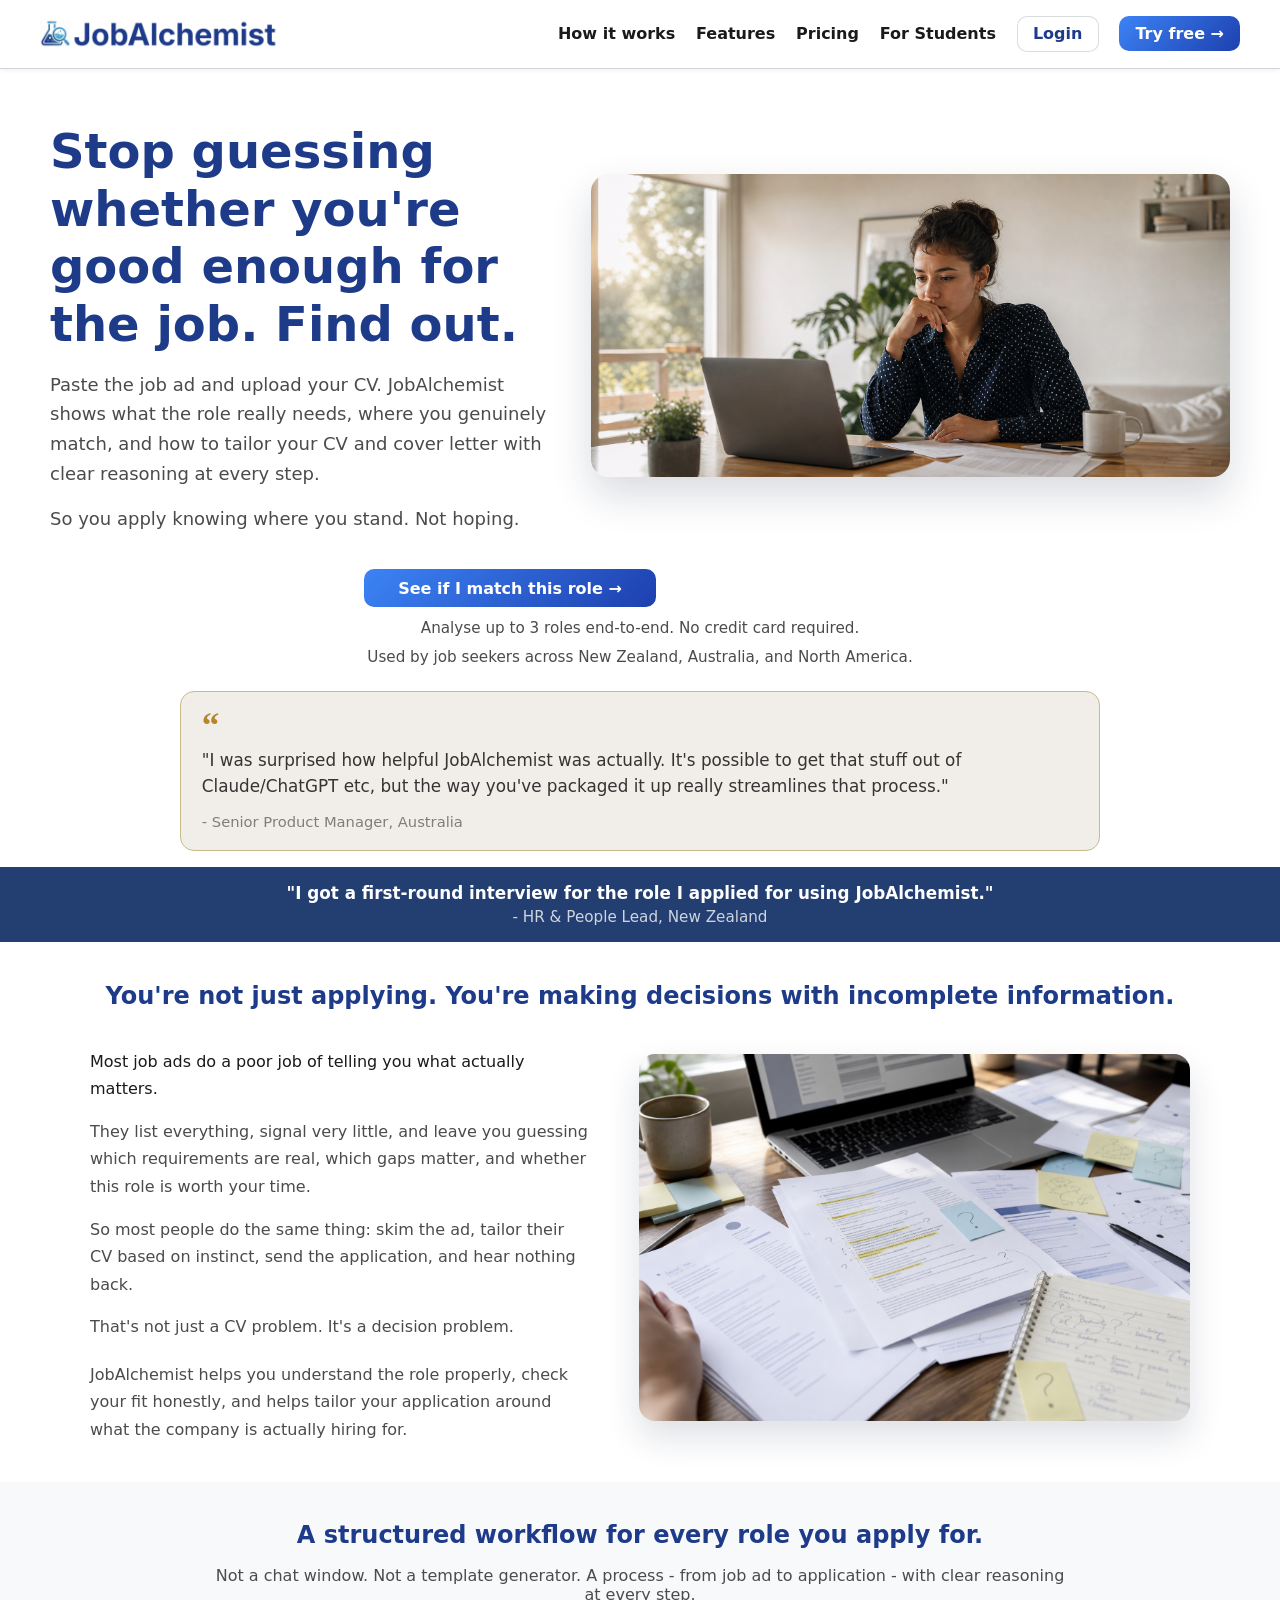
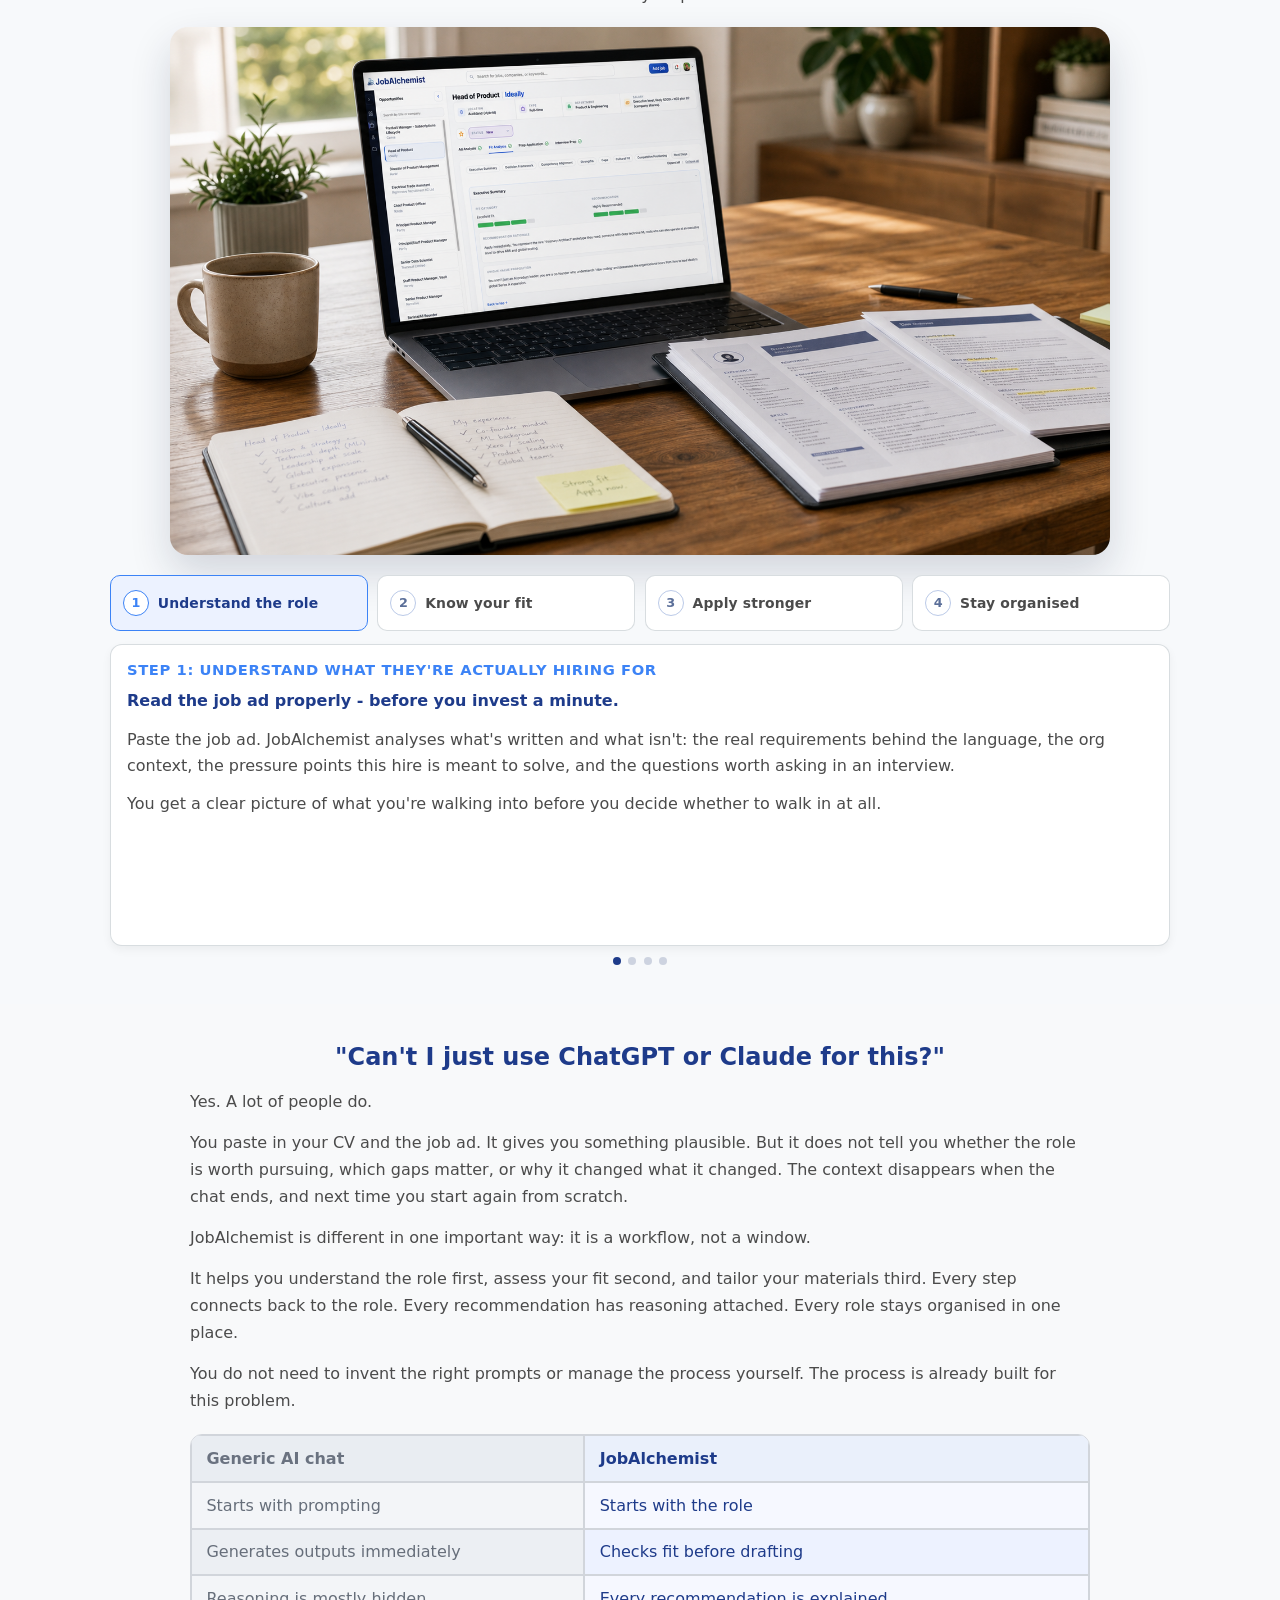
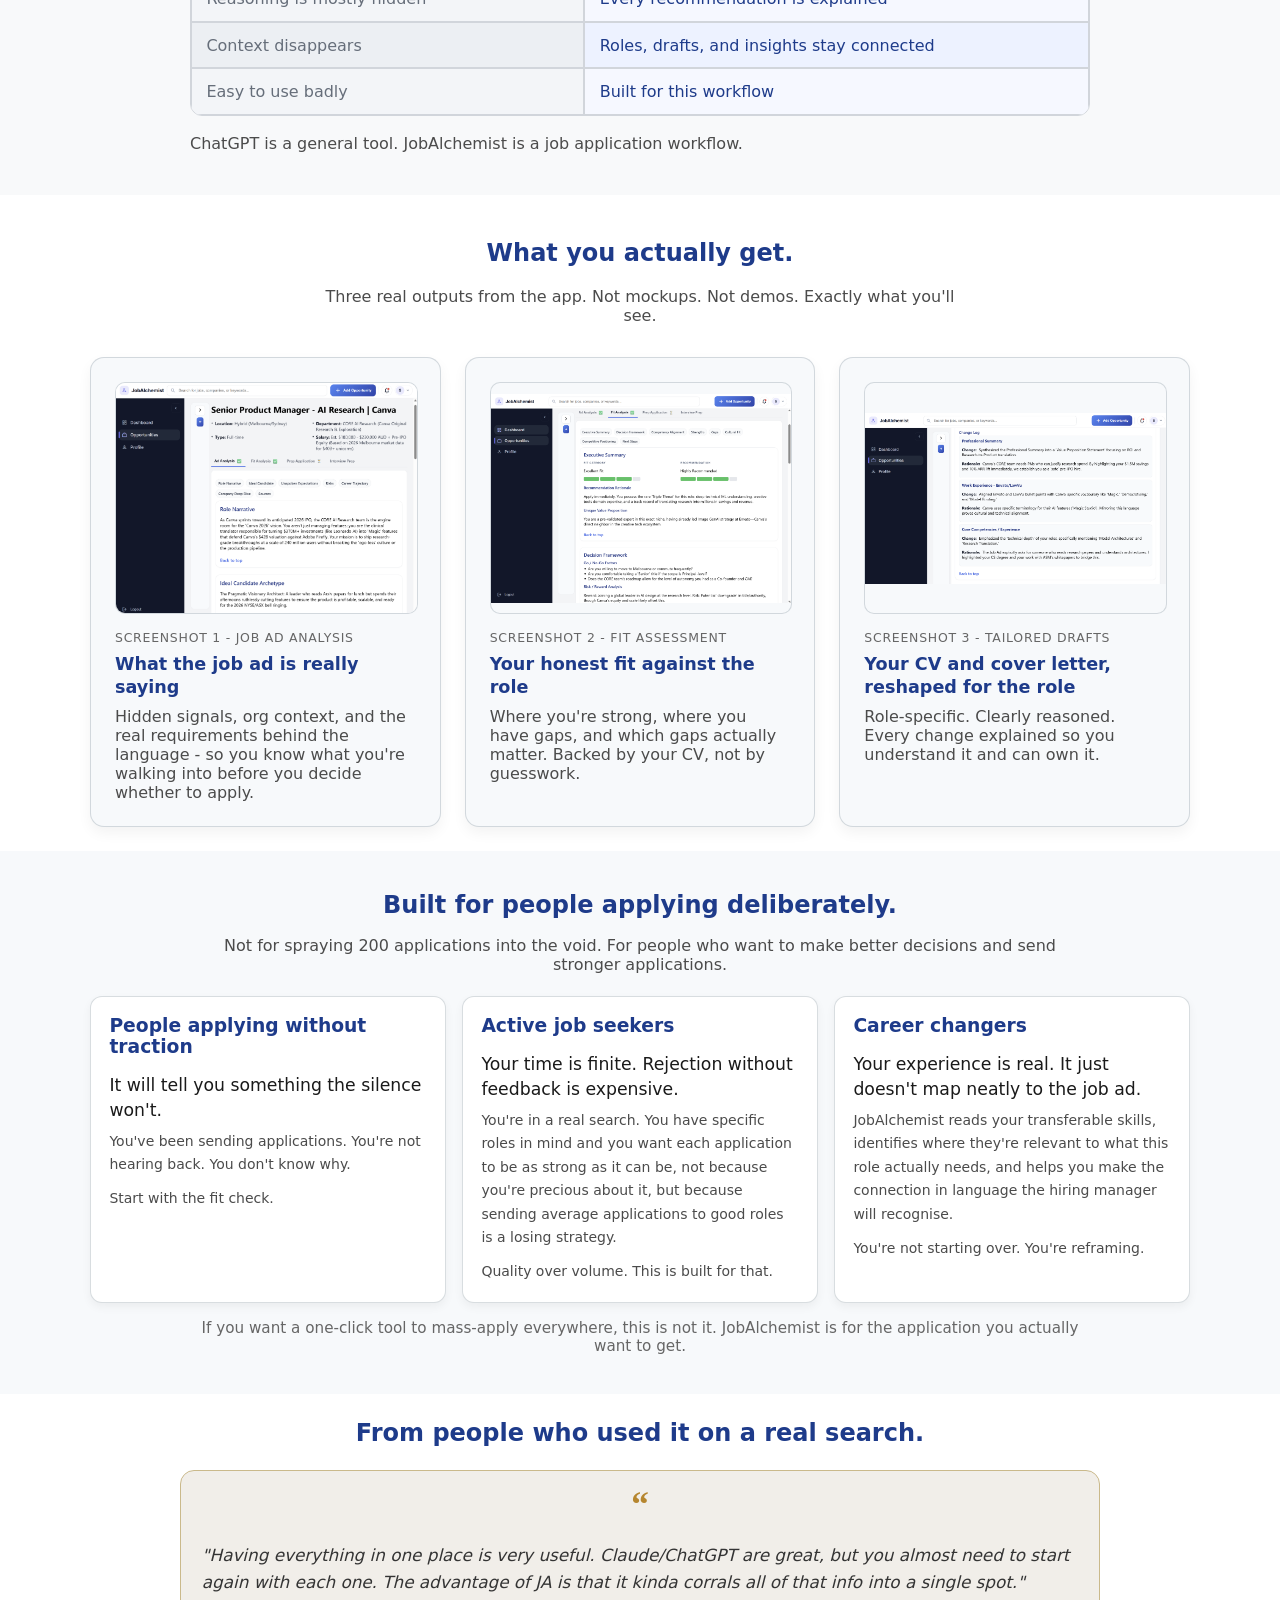
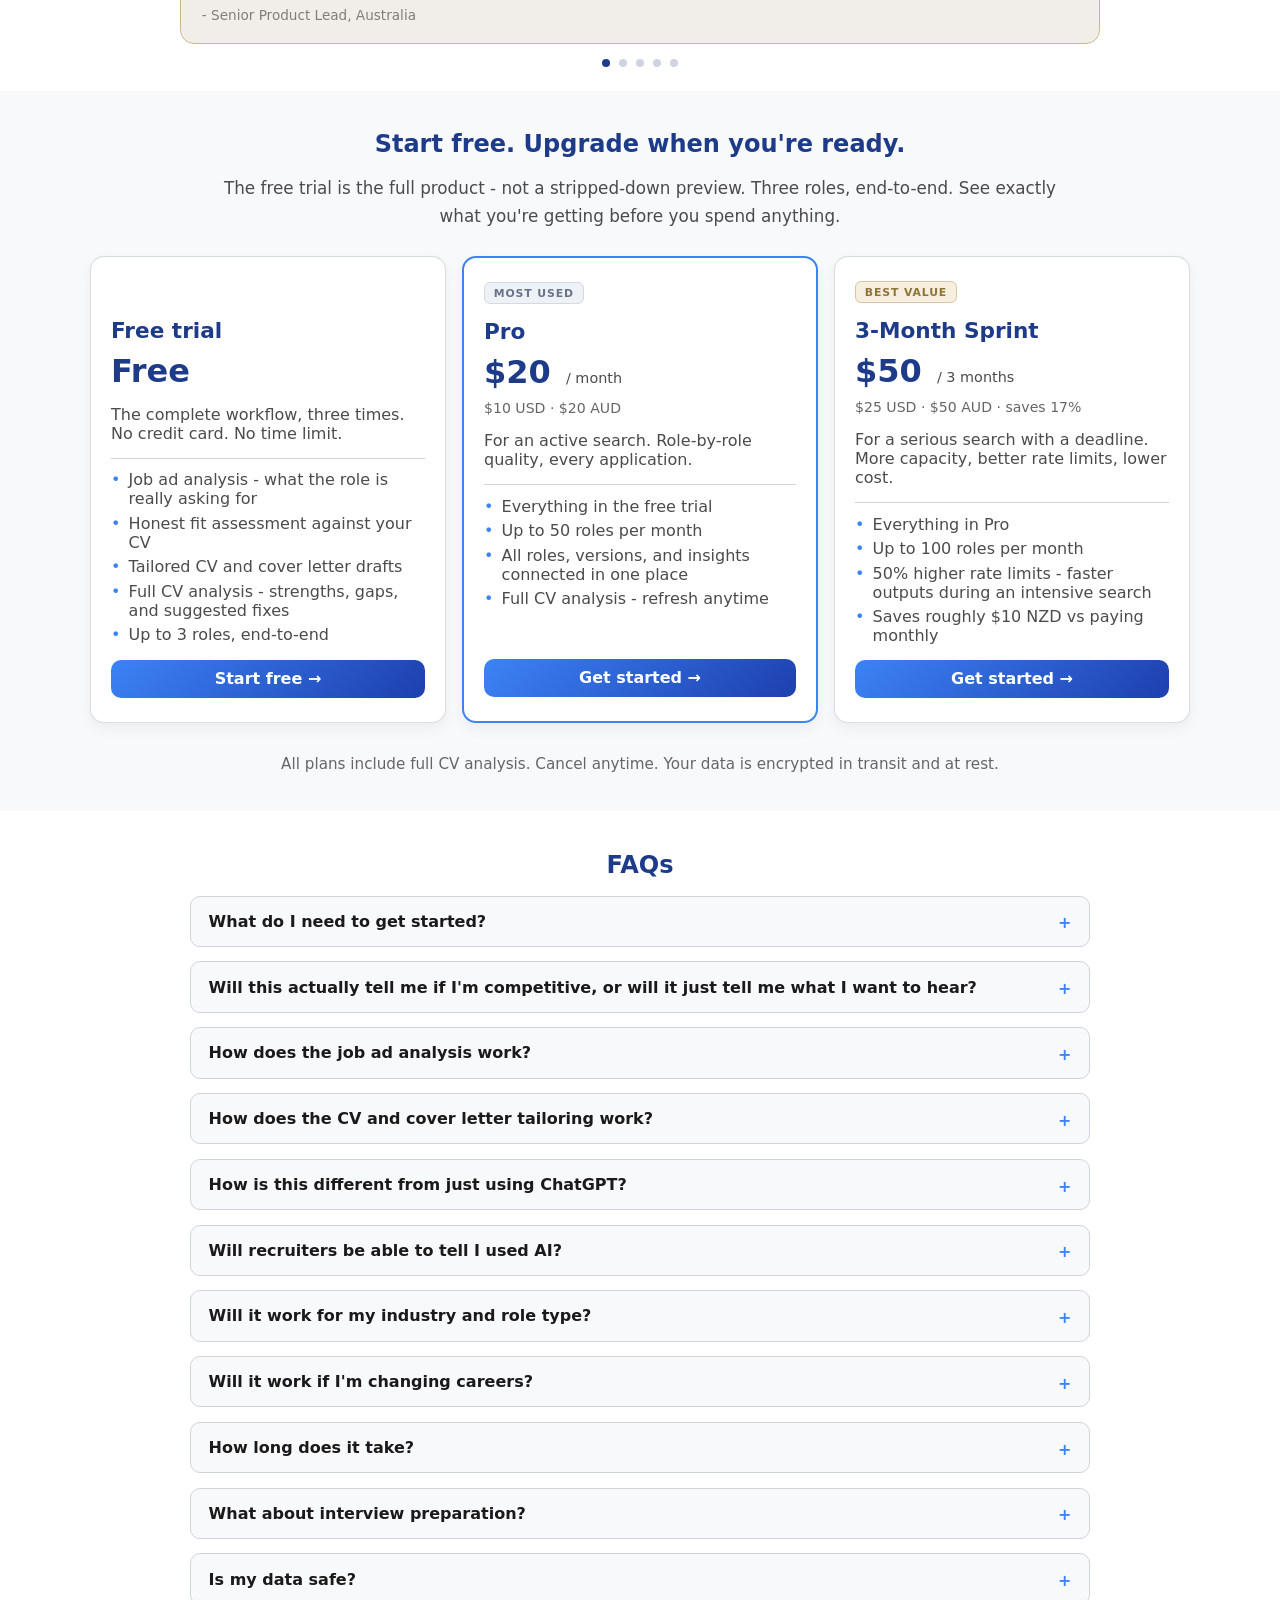
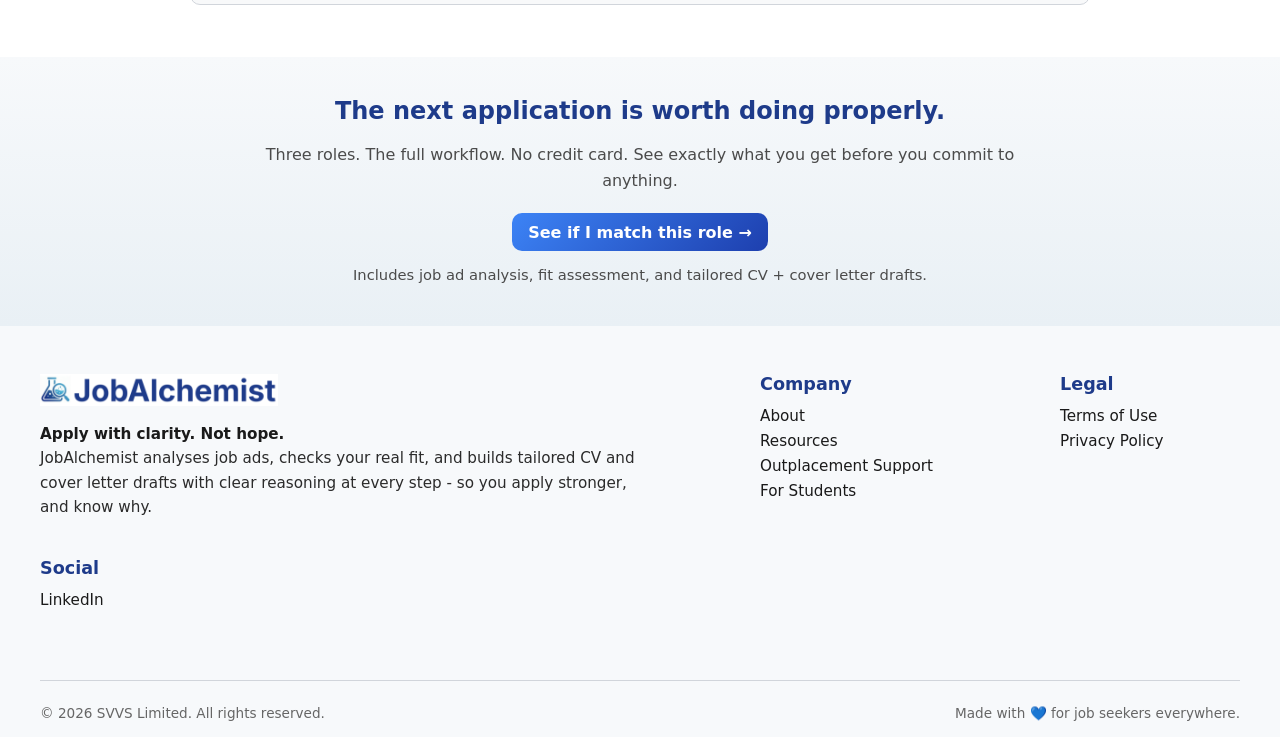
==== index.html @ abdb036c "Stack hero support text below CTA" ====
<!DOCTYPE html>
<html lang="en-NZ">
<head>
  <meta charset="UTF-8">
  <meta name="viewport" content="width=device-width, initial-scale=1.0">
  <title>JobAlchemist | Stop guessing your job fit. Find out.</title>
  <meta name="description" content="JobAlchemist reads what job ads are really asking for, checks your honest fit, and builds tailored CV and cover letter drafts with clear reasoning.">
  <meta name="author" content="Suhel Mangera">
  <meta name="robots" content="index, follow, max-image-preview:large, max-snippet:-1, max-video-preview:-1">
  <link rel="canonical" href="https://www.jobalchemist.tech/">
  <meta property="og:locale" content="en_NZ">
  <meta property="og:type" content="website">
  <meta property="og:site_name" content="JobAlchemist">
  <meta property="og:title" content="JobAlchemist | Stop guessing your job fit. Find out.">
  <meta property="og:description" content="Read job ads properly, get an honest fit assessment, and generate tailored CV and cover letter drafts with reasoning you can trust.">
  <meta property="og:url" content="https://www.jobalchemist.tech/">
  <meta property="og:updated_time" content="2026-03-24T00:00:00+13:00">
  <meta property="og:image" content="https://www.jobalchemist.tech/site-assests/JobAlchemist-unfurl-main-image.png">
  <meta property="og:image:alt" content="JobAlchemist landing page preview">
  <meta name="twitter:card" content="summary_large_image">
  <meta name="twitter:title" content="JobAlchemist | Stop guessing your job fit. Find out.">
  <meta name="twitter:description" content="Read job ads properly, check your honest fit, and apply with tailored drafts and clear rationale.">
  <meta name="twitter:image" content="https://www.jobalchemist.tech/site-assests/JobAlchemist-unfurl-main-image.png">
  <link rel="icon" type="image/png" href="site-assests/ja-favicon.png">
  <link rel="stylesheet" href="styles.css">
  <script type="application/ld+json">
{
  "@context": "https://schema.org",
  "@type": "Organization",
  "name": "JobAlchemist",
  "alternateName": "JobAlchemist AI",
  "url": "https://www.jobalchemist.tech",
  "logo": "https://www.jobalchemist.tech/site-assests/email_logo.svg",
  "foundingDate": "2026",
  "description": "JobAlchemist is an AI-powered job application workflow tool. It analyses job ads, checks your fit before you apply, and generates tailored CV and cover letter drafts with clear reasoning. Built by SVVS Limited, New Zealand.",
  "founder": [
    {
      "@type": "Person",
      "name": "Suhel Mangera"
    },
    {
      "@type": "Person",
      "name": "Vanessa Thornton"
    }
  ],
  "address": {
    "@type": "PostalAddress",
    "addressCountry": "NZ"
  },
  "legalName": "SVVS Limited",
  "sameAs": [
    "https://www.linkedin.com/company/jobalchemist-ai/",
    "https://app.jobalchemist.tech"
  ]
}
</script>
  <link href="https://cdn.jsdelivr.net/npm/bootstrap-icons@1.10.5/font/bootstrap-icons.css" rel="stylesheet">
  <script type="application/ld+json">
    {
      "@context": "https://schema.org",
      "@graph": [
        {
          "@type": "Organization",
          "@id": "https://www.jobalchemist.tech/#organization",
          "name": "JobAlchemist",
          "url": "https://www.jobalchemist.tech/",
          "logo": "https://www.jobalchemist.tech/site-assests/email_logo.svg",
          "sameAs": ["https://www.linkedin.com/company/jobalchemist-ai/"],
          "description": "JobAlchemist helps job seekers decode job ads, assess fit, and create role-specific application drafts."
        },
        {
          "@type": "WebSite",
          "@id": "https://www.jobalchemist.tech/#website",
          "url": "https://www.jobalchemist.tech/",
          "name": "JobAlchemist",
          "inLanguage": "en-NZ",
          "publisher": {
            "@id": "https://www.jobalchemist.tech/#organization"
          }
        },
        {
          "@type": "WebPage",
          "@id": "https://www.jobalchemist.tech/#webpage",
          "url": "https://www.jobalchemist.tech/",
          "name": "JobAlchemist",
          "headline": "Stop guessing whether you're good enough for the job. Find out.",
          "description": "A structured workflow from job ad analysis to fit assessment to tailored CV and cover letter drafts.",
          "inLanguage": "en-NZ",
          "dateModified": "2026-03-24",
          "isPartOf": {
            "@id": "https://www.jobalchemist.tech/#website"
          },
          "about": {
            "@id": "https://www.jobalchemist.tech/#software"
          },
          "mainEntity": {
            "@id": "https://www.jobalchemist.tech/#faq"
          }
        },
        {
          "@type": "SoftwareApplication",
          "@id": "https://www.jobalchemist.tech/#software",
          "name": "JobAlchemist",
          "applicationCategory": "BusinessApplication",
          "operatingSystem": "Web",
          "url": "https://app.jobalchemist.tech/signup",
          "description": "Read what a job ad is really asking for, check your honest fit, and build tailored CV and cover letter drafts with clear reasoning.",
          "offers": {
            "@type": "Offer",
            "price": "0",
            "priceCurrency": "NZD",
            "description": "Free trial for up to 3 roles with full workflow access."
          },
          "publisher": {
            "@id": "https://www.jobalchemist.tech/#organization"
          }
        },
        {
          "@type": "FAQPage",
          "@id": "https://www.jobalchemist.tech/#faq",
          "mainEntity": [
            {
              "@type": "Question",
              "name": "What do I need to get started?",
              "acceptedAnswer": {
                "@type": "Answer",
                "text": "Two things: your current CV, and a job ad you're considering applying for. Upload your CV once, then paste a job ad and run your first analysis."
              }
            },
            {
              "@type": "Question",
              "name": "Will this actually tell me if I'm competitive, or will it just tell me what I want to hear?",
              "acceptedAnswer": {
                "@type": "Answer",
                "text": "It tells you the truth. If you're a strong match, you'll see evidence from your CV mapped to role requirements. If you're not, you'll see what is missing and what is likely to matter most."
              }
            },
            {
              "@type": "Question",
              "name": "How does the job ad analysis work?",
              "acceptedAnswer": {
                "@type": "Answer",
                "text": "We analyse the full text of the job ad to surface real requirements, context, and pressure points, then add current public company signals so you can assess the role with better context."
              }
            },
            {
              "@type": "Question",
              "name": "How does the CV and cover letter tailoring work?",
              "acceptedAnswer": {
                "@type": "Answer",
                "text": "We use your structured CV profile and the job's real requirements to reshape your CV and cover letter with role-specific narrative and a clear change log explaining what changed and why."
              }
            },
            {
              "@type": "Question",
              "name": "How is this different from just using ChatGPT?",
              "acceptedAnswer": {
                "@type": "Answer",
                "text": "ChatGPT is a general-purpose tool. JobAlchemist is a structured workflow with sequence and memory: analyse role, assess fit, then build tailored materials with rationale attached."
              }
            },
            {
              "@type": "Question",
              "name": "Will recruiters be able to tell I used AI?",
              "acceptedAnswer": {
                "@type": "Answer",
                "text": "Output is grounded in your actual CV and voice. JobAlchemist reshapes and sharpens what is already there, and the change log lets you review and own every adjustment."
              }
            },
            {
              "@type": "Question",
              "name": "Will it work for my industry and role type?",
              "acceptedAnswer": {
                "@type": "Answer",
                "text": "Yes. Each role is analysed from the job ad up rather than generic templates, and outputs are adjusted for regional conventions and seniority expectations."
              }
            },
            {
              "@type": "Question",
              "name": "Will it work if I'm changing careers?",
              "acceptedAnswer": {
                "@type": "Answer",
                "text": "Yes. JobAlchemist identifies transferable skills, maps them to what the role needs, and helps you explain the connection in language hiring managers recognise."
              }
            },
            {
              "@type": "Question",
              "name": "How long does it take?",
              "acceptedAnswer": {
                "@type": "Answer",
                "text": "After CV upload, a full analysis typically takes a few minutes. Most people complete a full application pack in under 15 minutes."
              }
            },
            {
              "@type": "Question",
              "name": "What about interview preparation?",
              "acceptedAnswer": {
                "@type": "Answer",
                "text": "Role-specific interview preparation is coming. It will generate likely questions from the role and fit gaps, then suggest grounded answers from your experience."
              }
            },
            {
              "@type": "Question",
              "name": "Is my data safe?",
              "acceptedAnswer": {
                "@type": "Answer",
                "text": "Data is stored securely with Supabase row-level security, encrypted in transit and at rest, and protected with least-privilege internal access practices."
              }
            }
          ]
        }
      ]
    }
  </script>
  <script>
    !function(t,e){var o,n,p,r;e.__SV||(window.posthog=e,e._i=[],e.init=function(i,s,a){function g(t,e){var o=e.split(".");2==o.length&&(t=t[o[0]],e=o[1]),t[e]=function(){t.push([e].concat(Array.prototype.slice.call(arguments,0)))}}(p=t.createElement("script")).type="text/javascript",p.crossOrigin="anonymous",p.async=!0,p.src=s.api_host.replace(".i.posthog.com","-assets.i.posthog.com")+"/static/array.js",(r=t.getElementsByTagName("script")[0]).parentNode.insertBefore(p,r);var u=e;for(void 0!==a?u=e[a]=[]:a="posthog",u.people=u.people||[],u.toString=function(t){var e="posthog";return"posthog"!==a&&(e+="."+a),t||(e+=" (stub)"),e},u.people.toString=function(){return u.toString(1)+".people (stub)"},o="init capture register register_once register_for_session unregister unregister_for_session getFeatureFlag getFeatureFlagPayload isFeatureEnabled reloadFeatureFlags updateEarlyAccessFeatureEnrollment getEarlyAccessFeatures on onFeatureFlags onSurveysLoaded onSessionId getSurveys getActiveMatchingSurveys renderSurvey canRenderSurvey canRenderSurveyAsync identify setPersonProperties group resetGroups setPersonPropertiesForFlags resetPersonPropertiesForFlags setGroupPropertiesForFlags resetGroupPropertiesForFlags reset get_distinct_id getGroups get_session_id get_session_replay_url alias set_config startSessionRecording stopSessionRecording sessionRecordingStarted captureException loadToolbar get_property getSessionProperty createPersonProfile opt_in_capturing opt_out_capturing has_opted_in_capturing has_opted_out_capturing clear_opt_in_out_capturing debug getPageViewId captureTraceFeedback captureTraceMetric".split(" "),n=0;n<o.length;n++)g(u,o[n]);e._i.push([i,s,a])},e.__SV=1)}(document,window.posthog||[]);
    posthog.init('phc_poROHHbWICEfgz0AqBOLKpb3fTZqhYEPXeuxI07wHsb', {
        api_host: 'https://us.i.posthog.com',
        person_profiles: 'always',
    })
  </script>
</head>
<body id="top" class="landing-page">
  <nav class="navbar">
    <div class="container">
      <a href="#top" class="logo" aria-label="JobAlchemist home">
        <img src="site-assests/email_logo.svg" alt="JobAlchemist logo">
      </a>

      <button class="nav-toggle" aria-label="Toggle navigation" aria-expanded="false">
        <span></span>
        <span></span>
        <span></span>
      </button>

      <ul class="nav-menu">
        <li><a href="#how-it-works">How it works</a></li>
        <li><a href="#see-it-in-action">Features</a></li>
        <li><a href="#pricing">Pricing</a></li>
        <li><a href="students.html">For Students</a></li>
        <li><a class="login-button" href="https://app.jobalchemist.tech/login" target="_blank" rel="noopener noreferrer">Login</a></li>
        <li><a class="cta-button" href="https://app.jobalchemist.tech/signup" target="_blank" rel="noopener noreferrer">Try free &rarr;</a></li>
      </ul>
    </div>
  </nav>

  <header id="hero" class="hero-main">
    <div class="section-inner hero-inner">
      <div class="hero-copy">
        <h1>Stop guessing whether you're good enough for the job. Find out.</h1>
        <p>Paste the job ad and upload your CV. JobAlchemist shows what the role really needs, where you genuinely match, and how to tailor your CV and cover letter with clear reasoning at every step.</p>
        <p>So you apply knowing where you stand. Not hoping.</p>
      </div>
      <figure class="hero-visual">
        <img src="site-assests/landing-hero-uncertainty.png" width="1823" height="863" alt="Job seeker reviewing a role and CV at a laptop, feeling uncertain but focused" fetchpriority="high">
      </figure>
      <div class="hero-actions">
        <div class="hero-action-primary">
          <div class="signup">
            <a class="pricing-cta" href="https://app.jobalchemist.tech/signup" target="_blank" rel="noopener noreferrer">See if I match this role &rarr;</a>
          </div>
          <p class="hero-microcopy">Analyse up to 3 roles end-to-end. No credit card required.</p>
          <p class="hero-social-proof">Used by job seekers across New Zealand, Australia, and North America.</p>
        </div>
      </div>
    </div>
  </header>

  <section class="proof-pair-section" aria-label="Additional early proof">
    <div class="section-inner">
      <div class="proof-pair-grid">
        <article class="proof-pair-card">
          <p class="proof-pair-text">"I was surprised how helpful JobAlchemist was actually. It's possible to get that stuff out of Claude/ChatGPT etc, but the way you've packaged it up really streamlines that process."</p>
          <p class="proof-pair-attribution">- Senior Product Manager, Australia</p>
        </article>
      </div>
    </div>
  </section>

  <section class="proof-strip" aria-label="Early proof">
    <div class="section-inner">
      <p class="proof-strip-quote">"I got a first-round interview for the role I applied for using JobAlchemist."</p>
      <p class="proof-strip-attribution">- HR &amp; People Lead, New Zealand</p>
    </div>
  </section>

  <section id="problem" class="problem-section">
    <div class="section-inner">
      <h2>You're not just applying. You're making decisions with incomplete information.</h2>
      <div class="problem-grid">
        <div class="problem-copy">
          <p class="problem-intro">Most job ads do a poor job of telling you what actually matters.</p>
          <p>They list everything, signal very little, and leave you guessing which requirements are real, which gaps matter, and whether this role is worth your time.</p>
          <p>So most people do the same thing: skim the ad, tailor their CV based on instinct, send the application, and hear nothing back.</p>
          <p>That's not just a CV problem. It's a decision problem.</p>
          <p class="problem-close">JobAlchemist helps you understand the role properly, check your fit honestly, and helps tailor your application around what the company is actually hiring for.</p>
        </div>
        <figure class="problem-visual">
          <img src="site-assests/landing-problem-workspace.png" width="1536" height="1024" alt="Messy job application workspace with a laptop, CV pages, highlighted job ad, and scattered notes" loading="lazy">
        </figure>
      </div>
    </div>
  </section>

  <section id="how-it-works" class="workflow-section">
    <div class="section-inner">
      <h2>A structured workflow for every role you apply for.</h2>
      <p class="section-subheading">Not a chat window. Not a template generator. A process - from job ad to application - with clear reasoning at every step.</p>

      <figure class="workflow-visual">
        <img src="site-assests/landing-solution-fit-analysis.png" width="1673" height="940" alt="JobAlchemist fit analysis interface displayed on a laptop in an organised application workspace" loading="lazy">
      </figure>

      <div class="workflow-tabs-wrap" data-workflow-tabs>
        <div class="workflow-mobile-meta" aria-live="polite">
          <p class="workflow-mobile-step" data-workflow-step-counter>Step 1 of 4</p>
          <div class="workflow-dots workflow-dots-mobile" aria-hidden="true">
            <span class="workflow-dot is-active" data-workflow-dot="0"></span>
            <span class="workflow-dot" data-workflow-dot="1"></span>
            <span class="workflow-dot" data-workflow-dot="2"></span>
            <span class="workflow-dot" data-workflow-dot="3"></span>
          </div>
        </div>

        <div class="workflow-tabs" role="tablist" aria-label="Workflow steps">
          <button type="button" class="workflow-tab is-active" id="workflow-tab-1" role="tab" aria-selected="true" aria-controls="workflow-panel-1" data-workflow-tab="0">
            <span class="workflow-tab-number">1</span>
            <span class="workflow-tab-text">Understand the role</span>
          </button>
          <button type="button" class="workflow-tab" id="workflow-tab-2" role="tab" aria-selected="false" aria-controls="workflow-panel-2" data-workflow-tab="1" tabindex="-1">
            <span class="workflow-tab-number">2</span>
            <span class="workflow-tab-text">Know your fit</span>
          </button>
          <button type="button" class="workflow-tab" id="workflow-tab-3" role="tab" aria-selected="false" aria-controls="workflow-panel-3" data-workflow-tab="2" tabindex="-1">
            <span class="workflow-tab-number">3</span>
            <span class="workflow-tab-text">Apply stronger</span>
          </button>
          <button type="button" class="workflow-tab" id="workflow-tab-4" role="tab" aria-selected="false" aria-controls="workflow-panel-4" data-workflow-tab="3" tabindex="-1">
            <span class="workflow-tab-number">4</span>
            <span class="workflow-tab-text">Stay organised</span>
          </button>
        </div>

        <div class="workflow-panel-frame">
          <article class="workflow-panel is-active" id="workflow-panel-1" role="tabpanel" aria-labelledby="workflow-tab-1" data-workflow-panel="0">
            <h3 class="step-label">Step 1: Understand what they're actually hiring for</h3>
            <p class="step-heading">Read the job ad properly - before you invest a minute.</p>
            <p>Paste the job ad. JobAlchemist analyses what's written and what isn't: the real requirements behind the language, the org context, the pressure points this hire is meant to solve, and the questions worth asking in an interview.</p>
            <p>You get a clear picture of what you're walking into before you decide whether to walk in at all.</p>
          </article>

          <article class="workflow-panel" id="workflow-panel-2" role="tabpanel" aria-labelledby="workflow-tab-2" data-workflow-panel="1" hidden>
            <h3 class="step-label">Step 2: Know where you genuinely stand</h3>
            <p class="step-heading">An honest fit assessment. No flattery. No guessing.</p>
            <p>See where you're competitive, where you have gaps, and which gaps actually matter for this specific role.</p>
            <p>If you're not the right fit, you'll know - and you'll understand why, so you can decide whether to apply anyway or put your time somewhere it'll return more.</p>
            <p>If you are competitive, you'll know that too. With evidence.</p>
          </article>

          <article class="workflow-panel" id="workflow-panel-3" role="tabpanel" aria-labelledby="workflow-tab-3" data-workflow-panel="2" hidden>
            <h3 class="step-label">Step 3: Apply with something worth sending</h3>
            <p class="step-heading">Tailored drafts that sound like you - with a clear explanation of every change.</p>
            <p>Your CV and cover letter, reshaped around what this role actually needs. Not keyword-stuffed. Not generic.</p>
            <p>Every change comes with a rationale: what was adjusted, why, and how it connects to what they're hiring for. You can read every line and stand behind it in an interview because you understand it. It's your words, sharpened.</p>
          </article>

          <article class="workflow-panel" id="workflow-panel-4" role="tabpanel" aria-labelledby="workflow-tab-4" data-workflow-panel="3" hidden>
            <h3 class="step-label">Step 4: Stay organised across your whole search</h3>
            <p class="step-heading">Every role in its own workspace. Nothing lost. Nothing repeated.</p>
            <p>The job ad, the analysis, the fit assessment, and your tailored drafts - stored together, tied to the role they belong to.</p>
            <p>No spreadsheets tracking what you sent where. No going back to re-read the job ad because you forgot the details. No starting from scratch when a similar role comes up.</p>
            <p>Your search, organised around the work.</p>
          </article>
        </div>

        <div class="workflow-mobile-actions">
          <button type="button" class="workflow-mobile-nav is-prev" data-workflow-prev>Prev</button>
          <button type="button" class="workflow-mobile-nav is-next" data-workflow-next>Next</button>
        </div>

        <div class="workflow-dots" aria-hidden="true">
          <span class="workflow-dot is-active" data-workflow-dot="0"></span>
          <span class="workflow-dot" data-workflow-dot="1"></span>
          <span class="workflow-dot" data-workflow-dot="2"></span>
          <span class="workflow-dot" data-workflow-dot="3"></span>
        </div>
      </div>
    </div>
  </section>

  <section id="why-not-chatgpt" class="chatgpt-section">
    <div class="section-inner">
      <h2>"Can't I just use ChatGPT or Claude for this?"</h2>
      <p>Yes. A lot of people do.</p>
      <p>You paste in your CV and the job ad. It gives you something plausible. But it does not tell you whether the role is worth pursuing, which gaps matter, or why it changed what it changed. The context disappears when the chat ends, and next time you start again from scratch.</p>
      <p>JobAlchemist is different in one important way: it is a workflow, not a window.</p>
      <p>It helps you understand the role first, assess your fit second, and tailor your materials third. Every step connects back to the role. Every recommendation has reasoning attached. Every role stays organised in one place.</p>
      <p>You do not need to invent the right prompts or manage the process yourself. The process is already built for this problem.</p>

      <table class="comparison-table" aria-label="Generic AI chat versus JobAlchemist">
        <thead>
          <tr>
            <th scope="col">Generic AI chat</th>
            <th scope="col">JobAlchemist</th>
          </tr>
        </thead>
        <tbody>
          <tr>
            <td>Starts with prompting</td>
            <td>Starts with the role</td>
          </tr>
          <tr>
            <td>Generates outputs immediately</td>
            <td>Checks fit before drafting</td>
          </tr>
          <tr>
            <td>Reasoning is mostly hidden</td>
            <td>Every recommendation is explained</td>
          </tr>
          <tr>
            <td>Context disappears</td>
            <td>Roles, drafts, and insights stay connected</td>
          </tr>
          <tr>
            <td>Easy to use badly</td>
            <td>Built for this workflow</td>
          </tr>
        </tbody>
      </table>

      <p class="chatgpt-close">ChatGPT is a general tool. JobAlchemist is a job application workflow.</p>
    </div>
  </section>

  <section id="see-it-in-action" class="proof-section">
    <div class="proof-inner section-inner">
      <h2>What you actually get.</h2>
      <p class="proof-intro">Three real outputs from the app. Not mockups. Not demos. Exactly what you'll see.</p>

      <div class="proof-grid">
        <article class="proof-card">
          <a class="proof-image-link" href="site-assests/proof-job-ad-analysis.png" data-image-modal="site-assests/proof-job-ad-analysis.png" data-image-alt="Job ad analysis output screenshot" data-image-title="What the job ad is really saying" data-image-caption="Hidden signals, org context, and the real requirements behind the language.">
            <img src="site-assests/proof-job-ad-analysis.png" alt="Job ad analysis output screenshot">
          </a>
          <p class="proof-kicker">Screenshot 1 - Job ad analysis</p>
          <h3>What the job ad is really saying</h3>
          <p>Hidden signals, org context, and the real requirements behind the language - so you know what you're walking into before you decide whether to apply.</p>
        </article>

        <article class="proof-card">
          <a class="proof-image-link" href="site-assests/proof-fit.png" data-image-modal="site-assests/proof-fit.png" data-image-alt="Fit assessment output screenshot" data-image-title="Your honest fit against the role" data-image-caption="Where you're strong, where you have gaps, and which gaps actually matter.">
            <img src="site-assests/proof-fit.png" alt="Fit assessment output screenshot">
          </a>
          <p class="proof-kicker">Screenshot 2 - Fit assessment</p>
          <h3>Your honest fit against the role</h3>
          <p>Where you're strong, where you have gaps, and which gaps actually matter. Backed by your CV, not by guesswork.</p>
        </article>

        <article class="proof-card">
          <a class="proof-image-link" href="site-assests/proof-tailor.png" data-image-modal="site-assests/proof-tailor.png" data-image-alt="Tailored draft output screenshot" data-image-title="Your CV and cover letter, reshaped for the role" data-image-caption="Role-specific and clearly reasoned, with every change explained.">
            <img src="site-assests/proof-tailor.png" alt="Tailored draft output screenshot">
          </a>
          <p class="proof-kicker">Screenshot 3 - Tailored drafts</p>
          <h3>Your CV and cover letter, reshaped for the role</h3>
          <p>Role-specific. Clearly reasoned. Every change explained so you understand it and can own it.</p>
        </article>
      </div>
    </div>
  </section>

  <section id="who-this-is-for" class="audience-section">
    <div class="section-inner">
      <h2>Built for people applying deliberately.</h2>
      <p class="section-subheading audience-subheading">Not for spraying 200 applications into the void. For people who want to make better decisions and send stronger applications.</p>
      <div class="audience-grid">
        <article class="audience-card">
          <h3>People applying without traction</h3>
          <p class="audience-hook">It will tell you something the silence won't.</p>
          <p>You've been sending applications. You're not hearing back. You don't know why.</p>
          <p>Start with the fit check.</p>
        </article>

        <article class="audience-card">
          <h3>Active job seekers</h3>
          <p class="audience-hook">Your time is finite. Rejection without feedback is expensive.</p>
          <p>You're in a real search. You have specific roles in mind and you want each application to be as strong as it can be, not because you're precious about it, but because sending average applications to good roles is a losing strategy.</p>
          <p>Quality over volume. This is built for that.</p>
        </article>

        <article class="audience-card">
          <h3>Career changers</h3>
          <p class="audience-hook">Your experience is real. It just doesn't map neatly to the job ad.</p>
          <p>JobAlchemist reads your transferable skills, identifies where they're relevant to what this role actually needs, and helps you make the connection in language the hiring manager will recognise.</p>
          <p>You're not starting over. You're reframing.</p>
        </article>
      </div>
      <p class="disqualifier-line">If you want a one-click tool to mass-apply everywhere, this is not it. JobAlchemist is for the application you actually want to get.</p>
    </div>
  </section>

  <section id="testimonials" class="testimonials-section">
    <div class="section-inner">
      <h2>From people who used it on a real search.</h2>
      <div class="quotes testimonials-carousel" aria-live="polite">
        <article class="quote is-active" data-testimonial-index="0" aria-hidden="false">
          <i class="bi bi-quote"></i>
          <p class="quote-text">"Having everything in one place is very useful. Claude/ChatGPT are great, but you almost need to start again with each one. The advantage of JA is that it kinda corrals all of that info into a single spot."</p>
          <p class="quote-footer">- Senior Product Lead, Australia</p>
        </article>

        <article class="quote" data-testimonial-index="1" aria-hidden="true">
          <i class="bi bi-quote"></i>
          <p class="quote-text">"I got a first-round interview for the role I applied for using JobAlchemist."</p>
          <p class="quote-footer">- HR &amp; People Lead, New Zealand</p>
        </article>

        <article class="quote" data-testimonial-index="2" aria-hidden="true">
          <i class="bi bi-quote"></i>
          <p class="quote-text">"The thing I liked most was the company deep-dive. I didn't know the exec was leaving until I read it there."</p>
          <p class="quote-footer">- Operations Manager, New Zealand</p>
        </article>

        <article class="quote" data-testimonial-index="3" aria-hidden="true">
          <i class="bi bi-quote"></i>
          <p class="quote-text">"The analysis is better than anything else I've seen."</p>
          <p class="quote-footer">- Entertainment &amp; Operations Lead, New York</p>
        </article>

        <article class="quote" data-testimonial-index="4" aria-hidden="true">
          <i class="bi bi-quote"></i>
          <p class="quote-text">"Super impressed with JA, I'm finding the CV and role match feedback to be really insightful."</p>
          <p class="quote-footer">- Engineering Lead, New Zealand</p>
        </article>
      </div>
      <div class="testimonial-dots" aria-label="Testimonial navigation">
        <button type="button" class="testimonial-dot is-active" data-testimonial-dot="0" aria-label="Show testimonial 1" aria-current="true"></button>
        <button type="button" class="testimonial-dot" data-testimonial-dot="1" aria-label="Show testimonial 2" aria-current="false"></button>
        <button type="button" class="testimonial-dot" data-testimonial-dot="2" aria-label="Show testimonial 3" aria-current="false"></button>
        <button type="button" class="testimonial-dot" data-testimonial-dot="3" aria-label="Show testimonial 4" aria-current="false"></button>
        <button type="button" class="testimonial-dot" data-testimonial-dot="4" aria-label="Show testimonial 5" aria-current="false"></button>
      </div>
    </div>
  </section>

  <section id="pricing" class="pricing-section">
    <div class="pricing-inner section-inner">
      <h2>Start free. Upgrade when you're ready.</h2>
      <p class="pricing-intro">The free trial is the full product - not a stripped-down preview. Three roles, end-to-end. See exactly what you're getting before you spend anything.</p>

      <div class="pricing-grid">
        <article class="pricing-card">
          <div class="pricing-badge pricing-badge-placeholder" aria-hidden="true">&nbsp;</div>
          <h3>Free trial</h3>
          <p class="pricing-amount">Free</p>
          <p class="pricing-tagline">The complete workflow, three times. No credit card. No time limit.</p>
          <div class="pricing-features">
            <ul class="pricing-list">
              <li>Job ad analysis - what the role is really asking for</li>
              <li>Honest fit assessment against your CV</li>
              <li>Tailored CV and cover letter drafts</li>
              <li>Full CV analysis - strengths, gaps, and suggested fixes</li>
              <li>Up to 3 roles, end-to-end</li>
            </ul>
          </div>
          <a class="pricing-cta" href="https://app.jobalchemist.tech/signup" target="_blank" rel="noopener noreferrer">Start free &rarr;</a>
        </article>

        <article class="pricing-card featured">
          <div class="pricing-badge">Most used</div>
          <h3>Pro</h3>
          <p class="pricing-amount">$20 <span>/ month</span></p>
          <p class="pricing-currency-note">$10 USD &middot; $20 AUD</p>
          <!-- CONFIRM before publishing: conversion rates are current. -->
          <p class="pricing-tagline">For an active search. Role-by-role quality, every application.</p>
          <div class="pricing-features">
            <ul class="pricing-list">
              <li>Everything in the free trial</li>
              <li>Up to 50 roles per month</li>
              <li>All roles, versions, and insights connected in one place</li>
              <li>Full CV analysis - refresh anytime</li>
            </ul>
          </div>
          <a class="pricing-cta" href="https://app.jobalchemist.tech/signup" target="_blank" rel="noopener noreferrer">Get started &rarr;</a>
        </article>

        <article class="pricing-card">
          <div class="pricing-badge alt">Best Value</div>
          <h3>3-Month Sprint</h3>
          <p class="pricing-amount">$50 <span>/ 3 months</span></p>
          <p class="pricing-currency-note">$25 USD &middot; $50 AUD &middot; saves 17%</p>
          <!-- CONFIRM before publishing: conversion rates are current. -->
          <p class="pricing-tagline">For a serious search with a deadline. More capacity, better rate limits, lower cost.</p>
          <div class="pricing-features">
            <ul class="pricing-list">
              <li>Everything in Pro</li>
              <li>Up to 100 roles per month</li>
              <li>50% higher rate limits - faster outputs during an intensive search</li>
              <li>Saves roughly $10 NZD vs paying monthly</li>
            </ul>
          </div>
          <a class="pricing-cta" href="https://app.jobalchemist.tech/signup" target="_blank" rel="noopener noreferrer">Get started &rarr;</a>
        </article>
      </div>

      <p class="pricing-note">All plans include full CV analysis. Cancel anytime. Your data is encrypted in transit and at rest.</p>
    </div>
  </section>

  <section id="faq" class="faq-section">
    <div class="section-inner">
      <h2>FAQs</h2>
      <div class="faq-items">
        <details>
          <summary><h3>What do I need to get started?</h3></summary>
          <p>Two things: your current CV, and a job ad you're considering applying for.</p>
          <p>Upload your CV once - JobAlchemist builds a structured profile from it that carries through every role you analyse. Then paste a job ad and you're running. Most people have their first analysis done within ten minutes of signing up.</p>
        </details>

        <details>
          <summary><h3>Will this actually tell me if I'm competitive, or will it just tell me what I want to hear?</h3></summary>
          <p>It will tell you the truth.</p>
          <p>If you're a strong match, you'll know - with specific evidence from your CV mapped to what the role requires. If you're not, you'll know that too, along with a clear explanation of what's missing so you can decide whether to apply anyway or focus elsewhere.</p>
          <p>This isn't keyword-matching dressed up as a fit assessment. We compare your actual experience to what the role genuinely needs - including seniority alignment, transferable skills, and the gaps most likely to matter to a hiring manager.</p>
        </details>

        <details>
          <summary><h3>How does the job ad analysis work?</h3></summary>
          <p>We analyse the full text of the job ad to surface what's really being asked for - the requirements behind the language, the org context, the pressure points this hire is meant to solve, and the signals about priorities and culture that most people miss on a skim-read.</p>
          <p>We also pull in current public information about the company - recent news, leadership changes, strategic context - so you're not working from the job ad alone.</p>
          <p>You get a clear picture of what you'd be walking into.</p>
        </details>

        <details>
          <summary><h3>How does the CV and cover letter tailoring work?</h3></summary>
          <p>We use your structured CV profile and the job ad's real requirements to reshape your CV and cover letter around this specific role.</p>
          <p>Not keyword-stuffing. Not generic templates. Role-specific narrative, targeted language, and a clear change log explaining exactly what was adjusted and why - so the output sounds like you, and you can stand behind every line of it in an interview.</p>
        </details>

        <details>
          <summary><h3>How is this different from just using ChatGPT?</h3></summary>
          <p>ChatGPT is a general-purpose tool you point at a problem. JobAlchemist is a process built specifically for this one.</p>
          <p>The difference is sequence and memory. ChatGPT gives you output - one exchange, no context carried forward, no reasoning attached. JobAlchemist runs a structured workflow: analyse the role first, assess fit with evidence, then build tailored materials with a rationale for every recommendation.</p>
          <p>Your roles, drafts, and insights are stored and connected. Next role you analyse, your CV profile is already there. The context doesn't disappear.</p>
          <p>One other thing: the fit check comes before the drafting. Most AI tools will write you a cover letter for a role you're not competitive for without mentioning it. We tell you where you stand first.</p>
        </details>

        <details>
          <summary><h3>Will recruiters be able to tell I used AI?</h3></summary>
          <p>The output is built around your actual CV - your experience, your language, your achievements. JobAlchemist reshapes and sharpens what's already there. It doesn't invent qualifications or write in a voice that isn't yours.</p>
          <p>The change log means you understand every adjustment. You're not handing over your application to an AI and hoping it sounds right - you're reviewing specific, reasoned suggestions and deciding what to keep.</p>
          <p>Most recruiters are looking for relevance and clarity. JobAlchemist helps you deliver both, in your own voice.</p>
        </details>

        <details>
          <summary><h3>Will it work for my industry and role type?</h3></summary>
          <p>Yes. JobAlchemist analyses each role from the job ad up - it's not working from industry templates or generic role profiles.</p>
          <p>It also adjusts for regional expectations: CV versus resume format, local conventions, seniority norms. Whether you're applying in Auckland, Sydney, Toronto, or New York, the output is calibrated to where you're applying.</p>
          <p>If you have a specific role or industry you're unsure about, the free trial covers three full analyses. Try it on a real role and see what you get.</p>
        </details>

        <details>
          <summary><h3>Will it work if I'm changing careers?</h3></summary>
          <p>Yes - and this is one of the cases where it's most useful.</p>
          <p>Career changers often undersell themselves because the connection between what they've done and what the new role needs isn't obvious from a standard CV read. JobAlchemist identifies where your transferable skills are relevant, explains the connection in language the hiring manager will recognise, and helps you lead with the parts of your experience that matter most for this specific role.</p>
          <p>You're not starting over. You're reframing.</p>
        </details>

        <details>
          <summary><h3>How long does it take?</h3></summary>
          <p>Once your CV is uploaded, a full analysis - job ad intelligence, fit assessment, and tailored CV and cover letter drafts - typically takes a few minutes.</p>
          <p>The first time takes slightly longer as you're uploading your CV and building your profile. After that, it's paste the job ad, run the analysis, review the output. Most people complete a full application pack in under 15 minutes.</p>
        </details>

        <details>
          <summary><h3>What about interview preparation?</h3></summary>
          <p>Role-specific interview preparation is coming.</p>
          <p>It will generate likely interview questions based on the job ad and your fit gaps, and suggest answers grounded in your actual experience - so you're preparing for the specific conversation this role is likely to require, not generic interview questions from a blog post.</p>
          <p>If you want early access when it launches, let us know from inside the app.</p>
        </details>

        <details>
          <summary><h3>Is my data safe?</h3></summary>
          <p>Yes, and we're specific about what that means.</p>
          <p>Your CV and job data are stored securely using Supabase with row-level security - meaning your data is only ever accessible to your account, never shared with other users or used to train models.</p>
          <p>All data is encrypted in transit and at rest. We follow least-privilege access practices internally, which means we access only what we need to keep the product running.</p>
          <p>Your CV is yours. We're custodians of it, not owners.</p>
        </details>
      </div>
    </div>
  </section>

  <section id="cta-close" class="cta-close-section">
    <div class="section-inner">
      <h2>The next application is worth doing properly.</h2>
      <p>Three roles. The full workflow. No credit card. See exactly what you get before you commit to anything.</p>
      <a class="pricing-cta" href="https://app.jobalchemist.tech/signup" target="_blank" rel="noopener noreferrer">See if I match this role &rarr;</a>
      <p class="cta-microcopy">Includes job ad analysis, fit assessment, and tailored CV + cover letter drafts.</p>
    </div>
  </section>

  <div id="image-modal" class="modal-overlay" style="display: none;" role="dialog" aria-modal="true" aria-label="Expanded proof image">
    <div class="modal-content image-modal-content">
      <button id="image-modal-close" class="modal-close" aria-label="Close image">&times;</button>
      <img id="image-modal-img" class="image-modal-img" alt="">
      <div class="image-modal-meta">
        <h3 id="image-modal-title" class="image-modal-title"></h3>
        <p id="image-modal-caption" class="image-modal-caption"></p>
      </div>
    </div>
  </div>

  <footer>
    <div class="footer-top">
      <div class="footer-about">
        <div class="footer-logo">
          <img src="site-assests/email_logo.svg" alt="JobAlchemist logo">
        </div>
        <p><span class="footer-tagline">Apply with clarity. Not hope.</span><br>
        JobAlchemist analyses job ads, checks your real fit, and builds tailored CV and cover letter drafts with clear reasoning at every step - so you apply stronger, and know why.</p>
      </div>

      <div class="footer-links-group">
        <h4>Company</h4>
        <a href="about.html">About</a>
        <a href="resources/index.html">Resources</a>
        <a href="outplacement-support.html">Outplacement Support</a>
        <a href="students.html">For Students</a>
      </div>

      <div class="footer-links-group">
        <h4>Legal</h4>
        <a href="terms.html">Terms of Use</a>
        <a href="privacy.html">Privacy Policy</a>
      </div>

      <div class="footer-links-group">
        <h4>Social</h4>
        <a href="https://www.linkedin.com/company/jobalchemist-ai/" target="_blank" rel="noreferrer">LinkedIn</a>
      </div>
    </div>

    <div class="footer-bottom">
      <span>&copy; 2026 SVVS Limited. All rights reserved.</span>
      <span>Made with <span class="heart">&#128153;</span> for job seekers everywhere.</span>
    </div>
  </footer>

  <script src="script.js"></script>
</body>
</html>
---- styles.css ----
:root {
  --primary: hsl(217, 91%, 60%);
  --primary-light: hsl(212, 96%, 78%);
  --primary-dark: hsl(226, 71%, 40%);
  --cta-gradient: linear-gradient(135deg, var(--primary), var(--primary-dark));
  --cta-gradient-hover: linear-gradient(135deg, var(--primary-dark), var(--primary));
  --cta-radius: 10px;
  --secondary: hsl(224, 64%, 33%);
  --text: #2b2b2b;
  --text-strong: #1a1a1a;
  --text-muted: #4b4b4b;
  --text-subtle: #666;
  --text-faint: #9ca3af;
  --bg: #ffffff;
  --surface: #f7f9fb;
  --surface-alt: #e9f0f5;
  --surface-soft: #f8f9fa;
  --border: rgba(61, 84, 103, 0.2);
  --border-light: #d1d5db;
  --shadow: rgba(0, 0, 0, 0.05);
  --shadow-strong: rgba(0, 0, 0, 0.1);
  --overlay: rgba(0, 0, 0, 0.75);
  --video-bg: #000;
  --on-primary: #fff;
  --section-pad: 1.5rem;
}

html {
  scroll-behavior: smooth;
  scroll-padding-top: 80px;
  width: 100%;
  overflow-x: hidden;
}

body {
  margin: 0;
  font-family: -apple-system, BlinkMacSystemFont, 'Segoe UI', system-ui, sans-serif;
  background-color: var(--bg);
  color: var(--text);
  width: 100%;
  overflow-x: hidden;
}

h1, h2, h3, h4 {
  color: var(--secondary);
}

header {
  text-align: center;
  padding: 3.25rem 1rem 0.75rem;
  max-width: 720px;
  margin: 0 auto;
}

header h1 {
  font-size: 2.5rem; /* slightly smaller to allow wrapping */
  line-height: 1.3;
}

header p {
  font-size: 1.125rem;
  line-height: 1.6;
  max-width: 600px;
  margin-left: auto;
  margin-right: auto;
  color: var(--text-muted);
}

.hero-section {
  padding: 6rem 1rem 3rem;
  text-align: center;
}

.hero-content {
  display: flex;
  flex-direction: column;
  align-items: center;
  max-width: 800px;
  margin: 0 auto;
}

.eyebrow-pill {
  display: inline-block;
  background-color: #f0f4f8;
  color: #3b82f6;
  padding: 0.35rem 1rem;
  border-radius: 50px;
  font-size: 0.85rem;
  font-weight: 600;
  text-transform: uppercase;
  letter-spacing: 0.05em;
  margin-bottom: 1rem;
}

.students-page .eyebrow-pill {
  background-color: #e7eff8;
  color: #1e293b;
  border-radius: 9999px;
  font-weight: 600;
  text-transform: uppercase;
  letter-spacing: 0.05em;
}

.hero-content h1 {
  margin-top: 0;
  margin-bottom: 1.5rem;
}

.hero-content .subheadline {
  margin-top: 0;
  margin-bottom: 2rem;
}

.hero-section .signup {
  margin: 0;
}

.proof-section {
  padding: var(--section-pad) 1rem;
  background-color: var(--surface);
}

.proof-inner {
  max-width: 1100px;
  margin: 0 auto;
  text-align: center;
}

.proof-eyebrow {
  text-transform: uppercase;
  letter-spacing: 0.12em;
  font-size: 0.8rem;
  color: var(--text-subtle);
  margin-bottom: 0.5rem;
}

.proof-intro {
  color: var(--text-muted);
  margin: 0.75rem auto 2rem;
  max-width: 640px;
}

.proof-grid {
  display: grid;
  grid-template-columns: repeat(3, minmax(0, 1fr));
  gap: 1.5rem;
}

.proof-card {
  background: var(--surface);
  border-radius: 14px;
  padding: 1.5rem;
  text-align: left;
  border: 1px solid var(--border);
  box-shadow: 0 6px 14px var(--shadow);
}

.proof-card img {
  width: 100%;
  height: clamp(170px, 18vw, 240px);
  object-fit: contain;
  object-position: center;
  display: block;
  background: var(--surface);
  border-radius: 10px;
  border: 1px solid var(--border);
  margin-bottom: 1rem;
}

.proof-image-link {
  display: block;
  cursor: zoom-in;
}

.proof-image-link:focus-visible {
  outline: 2px solid var(--primary);
  outline-offset: 3px;
  border-radius: 10px;
}

.proof-card h3 {
  margin: 0 0 0.5rem;
  font-size: 1.1rem;
  line-height: 1.3;
  min-height: 2.6em;
  color: var(--secondary);
}

.proof-card p {
  margin: 0;
  color: var(--text-muted);
}

.image-modal-content {
  max-width: 1320px;
  width: min(96vw, 1320px);
  padding: 14px 16px 16px;
}

.image-modal-img {
  display: block;
  width: 100%;
  max-height: 85vh;
  object-fit: contain;
  border-radius: 8px;
}

.image-modal-meta {
  padding: 0.75rem 0.25rem 0.25rem;
}

.image-modal-title {
  margin: 0 0 0.35rem;
  font-size: 1.1rem;
  color: var(--secondary);
}

.image-modal-caption {
  margin: 0;
  color: var(--text-muted);
  font-size: 0.95rem;
  text-align: left;
}

.image-modal-content .modal-close {
  font-size: 1.4rem;
  font-weight: 300;
  color: var(--text-strong);
  top: 10px;
  right: 10px;
  line-height: 1;
}

.image-modal-content .modal-close:hover {
  color: var(--text-subtle);
}

.navbar {
  background-color: var(--bg);
  box-shadow: 0 2px 4px var(--shadow);
  position: fixed;
  top: 0;
  z-index: 1000;
  width: 100%;
  border-bottom: 1px solid var(--border-light);
}

.navbar .container {
  display: flex;
  justify-content: space-between;
  align-items: center;
  padding: 1rem 2rem;
  max-width: 1200px;
  margin: 0 auto;
  flex-wrap: wrap;
}

.navbar .logo {
  font-weight: 700;
  font-size: 1.25rem;
  color: var(--primary);
  margin-right: auto;
  text-decoration: none;
  display: inline-flex;
  align-items: center;
}

.navbar .logo img {
  height: 32px;
  width: auto;
  display: block;
}

.footer-logo img {
  height: 32px;
  width: auto;
  display: block;
  margin-bottom: 1rem;
}

.nav-toggle {
  display: none;
  flex-direction: column;
  gap: 4px;
  background: none;
  border: none;
  cursor: pointer;
  padding: 0.5rem;
  margin-left: 1rem;
}

.nav-toggle span {
  width: 22px;
  height: 2px;
  background-color: var(--text-strong);
  display: block;
  transition: transform 0.3s ease, opacity 0.3s ease;
}

.nav-menu {
  list-style: none;
  display: flex;
  gap: 1.5rem;
  margin: 0;
  padding: 0;
  align-items: center;
  margin-left: auto;
  flex-wrap: wrap;
}

.nav-menu li a {
  text-decoration: none;
  color: var(--text-strong);
  font-weight: 500;
  transition: color 0.3s;
}

.nav-menu li .nav-disabled {
  color: var(--text-subtle);
  font-weight: 500;
  cursor: default;
}

.nav-menu li a.nav-disabled {
  pointer-events: none;
}

.nav-menu li a.cta-button {
  color: var(--on-primary);
  transition: background 0.2s ease;
}

.nav-menu li a.login-button {
  color: var(--secondary);
}

.nav-menu li a:hover {
  color: var(--primary);
}

.nav-menu li a.cta-button:hover {
  color: var(--on-primary);
}

.nav-menu li a.login-button:hover {
  color: var(--secondary);
}

.navbar .cta-button,
.signup button,
.pricing-cta {
  background: var(--cta-gradient);
  color: var(--on-primary);
  border: none;
  border-radius: var(--cta-radius);
  font-weight: 600;
  transition: background 0.2s ease;
}

.navbar .cta-button:hover,
.signup button:hover,
.pricing-cta:hover {
  background: var(--cta-gradient-hover);
}

.navbar .cta-button:focus-visible,
.signup button:focus-visible,
.pricing-cta:focus-visible {
  outline: 2px solid var(--primary-light);
  outline-offset: 2px;
}

.navbar .cta-button {
  padding: 0.5rem 1rem;
  text-decoration: none;
  white-space: nowrap;
}

.navbar .login-button {
  display: inline-block;
  padding: 0.46rem 0.95rem;
  border: 1px solid var(--border);
  border-radius: var(--cta-radius);
  background-color: var(--bg);
  color: var(--secondary);
  font-weight: 600;
  text-decoration: none;
  white-space: nowrap;
  transition: border-color 0.2s ease, background-color 0.2s ease, color 0.2s ease;
}

.navbar .login-button:hover {
  border-color: var(--primary);
  background-color: var(--surface-alt);
}

.navbar .login-button:focus-visible {
  outline: 2px solid var(--primary-light);
  outline-offset: 2px;
}

.signup {
  display: flex;
  justify-content: center;
  flex-wrap: wrap;
  gap: 0.5rem;
  margin-bottom: 2rem;
  margin-top: 1.5rem;
}

.signup input {
  padding: 0.75rem;
  width: 280px;
  border: 1px solid var(--border-light);
  border-radius: 6px;
  font-size: 1rem;
}

.signup button {
  padding: 0.75rem 1.5rem;
  font-size: 1rem;
  cursor: pointer;
}

.sub-heading-section-bg {
  background-color: var(--surface);
  width: 100%;
}

.sub-heading-section {
  display: flex;
  align-items: center;
  justify-content: center;
  gap: 2rem;
  margin: 0 auto 1.5rem;
  max-width: 1200px;
  flex-wrap: wrap;
  padding: 1.25rem 1.5rem 1.75rem;

}
.sub-heading {
  flex: 1 1 50%;
  min-width: 300px;
}
.sub-heading p {
  font-size: 1.125rem;
  flex: 1 1 50%;
  min-width: 300px;
  line-height: 1.7;
  color: var(--text-muted);
  margin: 0.5rem 0;
}

.sub-heading-image {
  flex: 1 1 45%;
  text-align: center;
}
.sub-heading-image img {
  width: 100%;
  max-height: 450px;
  display: block;
  object-fit: contain;
}

#features {
  display: flex;
  flex-wrap: wrap;
  justify-content: center;
  gap: 1rem;
  padding: var(--section-pad) 1rem;
  background-color: var(--bg);
}

.features-heading {
  width: 100%;
  text-align: center;
  margin-bottom: 1.5rem;
}

.features-heading h2 {
  margin: 0;
}

.feature-eyebrow {
  margin: 0.25rem 0 0.5rem;
  font-size: 0.8rem;
  text-transform: uppercase;
  letter-spacing: 0.12em;
  color: var(--text-subtle);
}

.feature-box {
  background: var(--bg);
  border-radius: 12px;
  padding: 1.5rem;
  width: 220px;
  text-align: center;
  box-shadow: 0 4px 8px var(--shadow);
  border: 1px solid var(--border);
}

.feature-box i {
  font-size: 2rem;
  color: var(--primary);
}

.feature-box h3 {
  margin-top: 1rem;
  font-size: 1.15rem;
  line-height: 1.3;
  min-height: 3.9em;
  color: var(--secondary);
}

.feature-headline {
  margin: 0.5rem 0 0.75rem;
  font-weight: 700;
  line-height: 1.35;
  min-height: 2.7em;
  color: var(--primary);
}

.feature-box p {
  font-size: 0.95rem;
  color: var(--text-muted);
}

.pricing-section {
  background-color: var(--surface);
  padding: var(--section-pad) 1rem;
}

.pricing-inner {
  max-width: 1100px;
  margin: 0 auto;
  text-align: center;
}

.pricing-intro {
  font-size: 1.05rem;
  color: var(--text-muted);
  margin-bottom: 2.5rem;
}

.pricing-grid {
  display: flex;
  flex-wrap: wrap;
  gap: 1.5rem;
  justify-content: center;
  align-items: stretch;
}

.pricing-card {
  background: var(--bg);
  border-radius: 14px;
  padding: 2rem 1.5rem;
  width: 280px;
  text-align: left;
  box-shadow: 0 6px 14px var(--shadow);
  border: 1px solid var(--border);
  display: flex;
  flex-direction: column;
  gap: 0.75rem;
  position: relative;
}

.pricing-card h3 {
  margin-top: 0.5rem;
  font-size: 1.35rem;
  color: var(--secondary);
}

.pricing-card.featured {
  border: 2px solid var(--primary);
  transform: translateY(-6px);
}

.pricing-badge {
  position: absolute;
  top: -12px;
  left: 50%;
  transform: translateX(-50%);
  background: var(--primary);
  color: var(--on-primary);
  padding: 0.25rem 0.75rem;
  border-radius: 999px;
  font-size: 0.8rem;
  font-weight: 600;
}

.pricing-amount {
  font-size: 2rem;
  font-weight: 700;
  margin: 0.25rem 0 0.5rem;
  color: var(--secondary);
}

.pricing-amount span {
  font-size: 0.9rem;
  font-weight: 500;
  color: var(--text-muted);
  margin-left: 0.25rem;
}

.pricing-tagline {
  margin: 0.25rem 0 0.5rem;
  color: var(--text-muted);
}

.pricing-list {
  list-style: none;
  padding: 0;
  margin: 0.5rem 0 0;
}

.pricing-list li {
  margin-bottom: 0.5rem;
  padding-left: 1.1rem;
  position: relative;
  color: var(--text-muted);
}

.pricing-list li::before {
  content: "•";
  position: absolute;
  left: 0;
  color: var(--primary);
}

.pricing-cta {
  margin-top: 1rem;
  text-align: center;
  padding: 0.6rem 1rem;
  text-decoration: none;
  min-width: 220px;
}

.pricing-cta-row {
  margin-top: 1.75rem;
  display: flex;
  justify-content: center;
}

.pricing-note {
  margin-top: 2rem;
  color: var(--text-subtle);
  font-size: 0.95rem;
}

@media (max-width: 980px) {
  .proof-grid {
    grid-template-columns: repeat(2, minmax(0, 1fr));
  }
}

@media (max-width: 768px) {
  .pricing-card {
    width: 100%;
    max-width: 360px;
  }

  .pricing-card.featured {
    transform: none;
  }
}

@media (max-width: 640px) {
  .proof-grid {
    grid-template-columns: 1fr;
  }
}

#testimonials {
  text-align: center;
  padding: var(--section-pad) 1rem;
  background-color: var(--bg);
}

.testimonials-intro {
  margin: 0.75rem auto 0;
  max-width: 640px;
  color: var(--text-muted);
}

.quotes {
  display: flex;
  flex-wrap: wrap;
  justify-content: center;
  gap: 1.5rem;
  margin-top: 2rem;
  max-width: 1200px;
  margin-left: auto;
  margin-right: auto;
}

.quote {
  background: var(--surface-alt);
  border-radius: 12px;
  padding: 1rem;
  width: calc(25% - 1.5rem);
  min-width: 250px;
  box-shadow: 0 4px 8px var(--shadow);
  border: 1px solid var(--border);
  display: flex;
  flex-direction: column;
  justify-content: space-between;
  box-sizing: border-box;
}

.quote i {
  font-size: 1.5rem;
  color: var(--primary);
  margin-bottom: 0.5rem;
}

.quote-text {
  font-style: italic;
  color: var(--text-muted);
  margin-bottom: 1rem;
}

.quote-footer {
  display: flex;
  align-items: center;
  gap: 0.5rem;
  font-size: 0.85rem;
  color: var(--text-muted);
}

.quote-footer .avatar {
  width: 36px;
  height: 36px;
  border-radius: 50%;
  object-fit: cover;
  display: inline-block;
  margin-right: 0.5rem;
}

.quote-footer .text {
  font-style: italic;
  font-weight: bold;
}

#full-faq-bg {
  background-color: var(--surface);
  width: 100%;
}

.signup-faq-section {
  display: flex;
  flex-wrap: wrap;
  justify-content: center;
  gap: 2rem;
  padding: 1rem 1.5rem;
  max-width: 1200px;
  margin: 3rem auto;
}

.call-to-action {
  flex: 1 1 500px;
  border-radius: 12px;
  padding: 2rem;
  margin-top: 8em;
}
 .signup-faq {
  flex: 1 1 500px;
  border-radius: 12px;
  padding: 2rem;
}
.signup-message h2,
.signup-faq h2 {
  font-size: 1.75rem;
  font-weight: 700;
  margin-bottom: 1.5rem;
  color: var(--secondary);
  text-align: center;
}

.signup-faq .faq-block {
  margin-bottom: 1.75rem;
  text-align: left;
}

.signup-faq .faq-block h3 {
  font-size: 1.125rem;
  font-weight: 600;
  color: var(--secondary);
  margin-bottom: 0.5rem;
}

.signup-faq .faq-block p {
  font-size: 1rem;
  line-height: 1.7;
  color: var(--text-muted);
  margin: 0;
}

@media (max-width: 768px) {
  .signup-message, .signup-faq {
    flex: 1 1 100%;
  }
}


#expanded-faq {
  max-width: 800px;
  margin: 0 auto;
  padding: var(--section-pad) 1rem;
  text-align: center;
}

#expanded-faq h2 {
  font-size: 2rem;
  font-weight: 700;
  margin-bottom: 0.5rem;
}

#expanded-faq .faq-intro {
  font-size: 1rem;
  color: var(--text-subtle);
  margin-bottom: 2.5rem;
}

#expanded-faq details {
  background: var(--surface-soft);
  border-radius: 8px;
  padding: 1rem 1.25rem;
  margin-bottom: 1rem;
  border: 1px solid var(--border-light);
  transition: all 0.3s ease;
  cursor: pointer;
  text-align: left;
}

#expanded-faq summary {
  font-weight: 600;
  font-size: 1.05rem;
  list-style: none;
  position: relative;
  padding-right: 20px;
}

#expanded-faq summary::-webkit-details-marker {
  display: none;
}

#expanded-faq summary::after {
  content: '▾';
  position: absolute;
  right: 0;
  transition: transform 0.3s ease;
}

#expanded-faq details[open] summary::after {
  transform: rotate(180deg);
}

#expanded-faq details p {
  margin-top: 0.75rem;
  font-size: 0.95rem;
  line-height: 1.6;
  color: var(--text-muted);
}

footer {
  background-color: var(--surface);
  padding: 3rem 1.5rem 1rem;
  font-size: 0.95rem;
  color: var(--text);
}

.footer-top {
  display: flex;
  flex-wrap: wrap;
  justify-content: space-between;
  gap: 2rem;
  max-width: 1200px;
  margin: 0 auto 2rem;
  align-items: flex-start;
  padding-bottom: 2rem;
}

.footer-top .footer-about {
  flex: 1 1 55%;
  max-width: 600px;
}

.footer-top .footer-links {
  flex: 0 1 180px;
  min-width: 160px;
  text-align: left;
}

.footer-top h4 {
  font-size: 1.1rem;
  margin: 0 0 1rem;
}

.footer-top p, .footer-links a {
  color: var(--text);
  line-height: 1.6;
  text-decoration: none;
}

.footer-tagline {
  font-weight: 700;
  color: var(--text-strong);
}

.footer-links a {
  display: block;
  margin-bottom: 0.5rem;
  color: var(--text-strong);
  transition: color 0.3s ease;
}

.footer-bottom {
  border-top: 1px solid var(--border-light);
  display: flex;
  justify-content: space-between;
  flex-wrap: wrap;
  align-items: center;
  padding-top: 1rem;
  max-width: 1200px;
  margin: 0 auto;
  font-size: 0.85rem;
  color: var(--text-subtle);
  padding-top: 1.5rem;
}

.footer-bottom span.heart {
  color: inherit;
}

/* Responsive tweak for footer */
@media (max-width: 768px) {
  .navbar .container {
    flex-direction: row;
    align-items: center;
    text-align: left;
    gap: 0.5rem;
  }
  .nav-toggle {
    display: inline-flex;
    margin-left: auto;
  }
  .nav-menu {
    position: absolute;
    top: 100%;
    left: 0;
    width: 100%;
    background: var(--bg);
    box-shadow: 0 4px 10px var(--shadow-strong);
    padding: 1rem 0;
    flex-direction: column;
    align-items: center;
    gap: 1rem;
    text-align: center;
    margin-left: 0;
    display: none;
  }
  .nav-menu.active {
    display: flex;
  }
  .navbar .cta-button {
    display: inline-block;
    margin-top: 0.5rem;
  }

  .navbar .login-button {
    display: inline-block;
  }

  .footer-top,
  .footer-bottom {
    text-align: left;
    align-items: flex-start;
  }
  .footer-links {
    text-align: left;
  }
}

/* Basic Modal Styles */
.modal-overlay {
  position: fixed; /* Stay in place */
  left: 0;
  top: 0;
  width: 100%;
  height: 100%;
  background-color: var(--overlay); /* Slightly darker overlay */
  z-index: 1000; /* Sit on top */
  display: flex; /* Use flexbox for centering */
  justify-content: center;
  align-items: center;
  opacity: 0; /* Start hidden */
  visibility: hidden;
  transition: opacity 0.3s ease, visibility 0.3s ease;
}

.modal-overlay.active {
    opacity: 1;
    visibility: visible;
}

.modal-content {
  background-color: var(--bg);
  padding: 20px; /* Add some padding */
  border-radius: 8px; /* Slightly more rounded corners */
  position: relative;
  width: 90%; /* Responsive width */
  max-width: 800px; /* Max width for the video container */
  box-shadow: 0 5px 15px var(--shadow-strong);
  /* Optional: Add animation */
  transform: scale(0.9);
  transition: transform 0.3s ease;
}

.modal-content.image-modal-content {
  width: min(96vw, 1320px);
  max-width: 1320px;
  padding: 14px 16px 16px;
}

.modal-overlay.active .modal-content {
    transform: scale(1); /* Scale up when active */
}

.modal-close {
  position: absolute;
  top: 10px;
  right: 15px;
  font-size: 2.2em; /* Make close button slightly larger */
  font-weight: bold;
  color: var(--text-faint);
  background: none;
  border: none;
  cursor: pointer;
  line-height: 1;
  padding: 0; /* Remove default padding */
  transition: color 0.2s ease;
}
.modal-close:hover {
    color: var(--text-strong); /* Darker on hover */
}

/* Target the signup container specifically within the header */
header .signup {
  /* display: flex; */ /* Already set by general .signup, but explicit is fine */
  /* flex-wrap: wrap; */ /* Already set by general .signup, but explicit is fine */
  justify-content: center; /* Already set, can omit if desired */
  align-items: center; /* New: Good for vertical alignment */
  gap: 10px; /* Adjusts gap, overrides 0.5rem */
  max-width: 500px; /* New: Constrains width */
  margin-left: auto; /* New: Helps center if max-width is set */
  margin-right: auto; /* New: Helps center if max-width is set */
  /* margin-bottom/top are inherited from .signup */
}

/* Optional: Style input and button if needed within flex */
header .signup input[type="email"] {
 flex-grow: 1; /* New: Allows input to stretch */
}

header .signup button {
  flex-shrink: 0; /* New: Prevents button shrinking */
}

/* Ensure the message paragraph also takes full width and comes last */
header .signup p#signup-message1 {
  flex-basis: 100%; /* Make it take full width */
  order: 4; /* Ensure it's the last item */
  text-align: center; /* Center the message */
  margin-top: 5px; /* Adjust spacing */
  /* display: block; is default for <p>, but explicit doesn't hurt */
}

/* Legal pages */
.legal-page {
  padding-top: 84px;
  background-color: var(--bg);
}

.legal-page .nav-toggle {
  display: none !important;
}

.legal-content {
  max-width: 920px;
  margin: 0 auto;
  padding: 2rem 1rem 3.5rem;
  color: var(--text);
}

.legal-content article {
  background: var(--bg);
}

.legal-header {
  background: transparent;
  border: 0;
  border-radius: 0;
  padding: 0;
  margin: 0 0 1.75rem;
  width: 100%;
  max-width: none;
  text-align: left;
}

.legal-header h1 {
  margin: 0 0 0.75rem;
  font-size: clamp(1.45rem, 2.6vw, 2rem);
  line-height: 1.3;
  font-weight: 650;
  color: var(--secondary);
}

.legal-header p {
  max-width: none;
  margin: 0.35rem 0;
  font-size: 1rem;
  line-height: 1.7;
  color: var(--text-muted);
}

.legal-content section {
  margin-bottom: 1.5rem;
}

.legal-content h2 {
  margin: 0 0 0.6rem;
  font-size: 1.35rem;
  line-height: 1.35;
  color: var(--secondary);
}

.legal-content h3 {
  margin: 1rem 0 0.45rem;
  font-size: 1.05rem;
  color: var(--secondary);
}

.legal-content p {
  margin: 0.5rem 0;
  line-height: 1.7;
  color: var(--text-muted);
}

.legal-content ul {
  margin: 0.5rem 0 0.8rem 1.2rem;
  padding: 0;
}

.legal-content li {
  margin-bottom: 0.45rem;
  color: var(--text-muted);
}

.legal-content a {
  color: var(--primary-dark);
  text-decoration: underline;
  text-underline-offset: 2px;
}

.legal-content a:hover {
  color: var(--primary);
}

/* Resource pages */
.resource-page .legal-header h1 {
  color: #0f172a;
}

.resource-page .legal-header p,
.resource-page .legal-content p {
  color: #475569;
  line-height: 1.75;
}

.resource-page .legal-content li {
  color: #475569;
  line-height: 1.75;
}

.resource-page .legal-content h2.numbered-subheader {
  color: #1e3a8a;
  font-weight: 700;
}

.resource-page .resource-nav-button {
  display: inline-block;
  padding: 0.5rem 1rem;
  border: 1px solid #1e3a8a;
  border-radius: var(--cta-radius);
  background: transparent;
  color: #1e3a8a;
  font-weight: 600;
  text-decoration: none;
  transition: background-color 0.2s ease, color 0.2s ease;
}

.resource-page .resource-nav-button:hover,
.resource-page .resource-nav-button:focus-visible {
  background-color: #1e3a8a;
  color: #fff;
}

.resource-page .related-resources-wrap {
  background: #f8fafc;
  padding: 1.5rem;
  border-radius: 0.75rem;
}

.resource-page .related-resources-wrap h2 {
  color: #334155;
}

.resource-page .related-resources-wrap li {
  color: #64748b;
}

.resource-page .related-resources-wrap a {
  color: #1e3a8a;
}

@media (max-width: 768px) {
  .legal-page {
    padding-top: 76px;
  }

  .legal-page .navbar .container {
    padding: 0.75rem 1rem;
  }

  .legal-page .nav-menu {
    position: static;
    display: flex;
    flex-direction: row;
    width: auto;
    box-shadow: none;
    padding: 0;
    margin-left: auto;
    gap: 0.75rem;
  }

  .legal-page .nav-menu li a {
    font-size: 0.92rem;
  }

  .legal-content {
    padding: 1.5rem 1rem 2.5rem;
  }

  .legal-header {
    padding: 0;
  }
}

/* Outplacement support page */
.outplacement-page {
  padding-top: 0;
  background-color: var(--bg);
}

.outplacement-content {
  max-width: 1100px;
  margin: 0 auto;
  padding: 0.25rem 1.5rem 3.5rem;
}

.outplacement-hero {
  border-bottom: 1px solid var(--border-light);
  padding-bottom: 1.75rem;
  margin-bottom: 2rem;
}

.outplacement-hero h1 {
  margin: 0.6rem 0 0.6rem;
  font-size: clamp(1.9rem, 3vw, 2.6rem);
  line-height: 1.25;
  color: var(--secondary);
}

.outplacement-hero .subtitle {
  margin: 0;
  font-size: 1.05rem;
  line-height: 1.7;
  color: var(--text-muted);
  max-width: 720px;
}

.outplacement-hero-solution {
  max-width: 800px;
  margin-left: auto;
  margin-right: auto;
  text-align: center;
  padding-bottom: 0;
}

.outplacement-hero-solution .eyebrow-pill {
  background-color: #e7eff8;
  color: #1e293b;
  border-radius: 9999px;
  font-weight: 600;
  text-transform: uppercase;
  letter-spacing: 0.05em;
  margin-bottom: 1rem;
}

.outplacement-hero-solution h1 {
  margin: 0 0 1.5rem;
}

.outplacement-hero-solution .subtitle {
  margin: 0 0 2rem;
  max-width: 800px;
  margin-left: auto;
  margin-right: auto;
}

.outplacement-grid {
  display: grid;
  grid-template-columns: repeat(2, minmax(0, 1fr));
  gap: 2rem;
  align-items: start;
}

.outplacement-panel h2 {
  margin: 0 0 1rem;
  font-size: 1.35rem;
  color: var(--secondary);
}

.employee-block {
  border: 1px solid var(--border);
  border-radius: 12px;
  padding: 1rem 1.15rem;
  background: var(--bg);
}

.employee-block + .employee-block {
  margin-top: 1rem;
}

.block-header {
  display: flex;
  align-items: center;
  gap: 0.75rem;
  margin-bottom: 0.75rem;
}

.block-number {
  width: 28px;
  height: 28px;
  border-radius: 50%;
  background: var(--primary);
  color: var(--on-primary);
  display: inline-flex;
  align-items: center;
  justify-content: center;
  font-weight: 700;
  font-size: 0.95rem;
  flex-shrink: 0;
}

.block-title {
  margin: 0;
  font-size: 1.05rem;
  font-weight: 700;
  color: var(--text-strong);
}

.block-icon {
  margin-left: auto;
  width: 24px;
  height: 24px;
  color: var(--primary);
}

.employee-block ul {
  margin: 0;
  padding-left: 1.1rem;
  color: var(--text-muted);
}

.employee-block li {
  margin-bottom: 0.35rem;
}

.hr-bullet {
  border: 1px solid var(--border-light);
  border-radius: 10px;
  padding: 0.9rem 1rem;
  background: var(--bg);
}

.outplacement-panel + .hr-bullet {
  margin-top: 1rem;
}

.hr-bullet + .hr-bullet {
  margin-top: 0.75rem;
}

.hr-bullet h3 {
  margin: 0 0 0.35rem;
  font-size: 1.05rem;
  font-weight: 700;
  color: var(--text-strong);
}

.hr-bullet p {
  margin: 0;
  color: var(--text-muted);
  line-height: 1.6;
}

.privacy-callout {
  margin-top: 1.5rem;
  padding: 1.1rem 1.25rem;
  border: 1px solid var(--primary-light);
  border-left: 5px solid var(--primary);
  background: var(--surface-alt);
  border-radius: 12px;
  box-shadow: 0 10px 18px var(--shadow);
}

.privacy-callout h3 {
  margin: 0 0 0.5rem;
  color: var(--secondary);
}

.privacy-callout p {
  margin: 0;
  color: var(--text-muted);
  line-height: 1.6;
}

.call-cta {
  margin-top: 1.5rem;
  padding-top: 1rem;
  border-top: 1px solid var(--border-light);
}

.call-cta p {
  margin: 0 0 0.75rem;
  color: var(--text-muted);
}

.call-cta-centered {
  text-align: center;
}

.call-cta .footer-note {
  margin-top: 0.75rem;
  font-size: 0.85rem;
  color: var(--text-subtle);
}

.call-cta .pricing-cta {
  display: inline-flex;
  align-items: center;
  justify-content: center;
  margin: 0.75rem 0 1rem;
}

.outplacement-cta,
.print-cta {
  display: inline-flex;
  align-items: center;
  justify-content: center;
  padding: 0.65rem 1.2rem;
  border-radius: var(--cta-radius);
  background: var(--cta-gradient);
  color: var(--on-primary);
  font-weight: 600;
  border: none;
  cursor: pointer;
  box-shadow: 0 8px 16px var(--shadow);
}

.outplacement-cta:focus-visible {
  outline: 2px solid var(--primary-light);
  outline-offset: 2px;
}

.outplacement-cta[aria-disabled="true"] {
  cursor: default;
}

.outplacement-footer {
  border-top: 1px solid var(--border-light);
  margin-top: 2.5rem;
  padding-top: 1.2rem;
  display: flex;
  flex-direction: column;
  gap: 0.35rem;
  font-size: 0.95rem;
  color: var(--text-muted);
}

.outplacement-footer a {
  color: var(--primary-dark);
  text-decoration: underline;
  text-underline-offset: 2px;
}

.outplacement-footer .footer-note {
  font-size: 0.85rem;
  color: var(--text-subtle);
}

.outplacement-print {
  padding-top: 0;
  background: var(--surface);
}

.outplacement-print .outplacement-content {
  max-width: none;
  padding: 0;
}

.outplacement-print .a4-sheet {
  width: 210mm;
  min-height: 297mm;
  margin: 1rem auto 2rem;
  background: var(--bg);
  box-shadow: 0 12px 28px var(--shadow-strong);
  padding: 1mm 14mm 20mm;
  box-sizing: border-box;
  position: relative;
}

.print-logo {
  position: static;
}

.print-logo img {
  height: 26px;
  width: auto;
  display: block;
}

.outplacement-print-content .outplacement-hero {
  display: flex;
  flex-direction: column;
  gap: 0.25rem;
  margin-top: 0;
}

.outplacement-print .outplacement-hero {
  padding-right: 0;
  position: static;
}


.print-contact {
  margin-top: 1.25rem;
}

.print-contact-link {
  margin-top: 0.35rem;
  font-weight: 600;
  color: var(--secondary);
  text-decoration: none;
}

.print-contact-link[href] {
  text-decoration: underline;
  text-underline-offset: 2px;
}

.print-contact-line {
  margin-top: 0.35rem;
  font-weight: 600;
  color: var(--secondary);
}

.print-contact-line a {
  color: var(--secondary);
  text-decoration: underline;
  text-underline-offset: 2px;
}

.outplacement-print .outplacement-hero {
  margin-bottom: 1.5rem;
}

.outplacement-print .outplacement-hero h1 {
  font-size: 1.8rem;
  margin-top: 0;
}

.outplacement-print .outplacement-panel h2 {
  font-size: 1.15rem;
}

.outplacement-print .block-title {
  font-size: 1rem;
}

@media (max-width: 900px) {
  .outplacement-grid {
    grid-template-columns: 1fr;
  }
}

@media (max-width: 640px) {
  .outplacement-hero {
    text-align: center;
  }

  .outplacement-hero .subtitle {
    margin-left: auto;
    margin-right: auto;
  }

  .outplacement-hero h1 {
    font-size: 1.9rem;
  }
}

@media print {
  body.outplacement-print {
    background: #fff;
    font-size: 0.95rem;
  }

  body.outplacement-print .a4-sheet {
    margin: 0;
    box-shadow: none;
    width: auto;
    min-height: auto;
    padding: 2mm 12mm 14mm;
  }

  body.outplacement-print .print-cta {
    box-shadow: none;
  }

  body.outplacement-print .outplacement-grid {
    grid-template-columns: repeat(2, minmax(0, 1fr));
    gap: 1.25rem;
  }

  body.outplacement-print .outplacement-hero {
    padding-right: 0;
    margin-bottom: 1rem;
  }

  body.outplacement-print .outplacement-hero h1 {
    font-size: 1.65rem;
  }

  body.outplacement-print .outplacement-panel h2 {
    margin-bottom: 0.6rem;
    font-size: 1.05rem;
  }

  body.outplacement-print .employee-block {
    padding: 0.75rem 0.9rem;
  }

  body.outplacement-print .employee-block + .employee-block {
    margin-top: 0.75rem;
  }

  body.outplacement-print .hr-bullet {
    padding: 0.75rem 0.9rem;
  }

  body.outplacement-print .hr-bullet + .hr-bullet {
    margin-top: 0.6rem;
  }

  body.outplacement-print .privacy-callout {
    margin-top: 1rem;
    padding: 0.9rem 1rem;
  }

  body.outplacement-print .difference-section {
    margin-top: 0.9rem;
  }

  body.outplacement-print .call-cta {
    margin-top: 0.9rem;
    padding-top: 0.6rem;
  }

  body.outplacement-print .print-contact-link {
    font-size: 0.95rem;
  }

  @page {
    size: A4;
    margin: 12mm;
  }
}

.outplacement-page .nav-menu {
  flex-wrap: wrap;
}

@media (max-width: 768px) {
  .outplacement-page .nav-menu {
    position: static;
    display: flex;
    flex-direction: row;
    width: auto;
    box-shadow: none;
    padding: 0;
    margin-left: auto;
    gap: 0.75rem;
  }
}
.cta-name {
  margin-top: 0.75rem;
  font-weight: 600;
  color: var(--text-strong);
}

.cta-name span {
  display: block;
  font-weight: 500;
  color: var(--text-muted);
}

.cta-contact {
  margin-top: 0.35rem;
  font-weight: 600;
  color: var(--secondary);
}

.cta-contact a {
  color: var(--secondary);
  text-decoration: underline;
  text-underline-offset: 2px;
}
.difference-section {
  margin-top: 1.25rem;
}

.difference-section h3 {
  margin: 0 0 0.5rem;
  color: var(--secondary);
}

.difference-section p {
  margin: 0;
  color: var(--text-muted);
  line-height: 1.6;
}
.outplacement-hero-print {
  text-align: left;
}

.outplacement-hero-print .eyebrow-pill {
  background-color: #e7eff8;
  color: #1e293b;
  border-radius: 9999px;
  font-weight: 600;
  text-transform: uppercase;
  letter-spacing: 0.05em;
  margin-bottom: 1rem;
}

.print-hero-row {
  display: grid;
  grid-template-columns: minmax(0, 1fr) auto;
  align-items: start;
  column-gap: 1.25rem;
  width: 100%;
}

.print-hero-title {
  margin: 0;
  text-align: left;
}

.print-hero-subtitle {
  margin-top: 0.4rem;
  max-width: none;
  width: 100%;
  text-align: left;
}

.print-logo {
  justify-self: end;
}
.outplacement-page:not(.outplacement-print) .outplacement-content {
  padding-top: 0;
}

.outplacement-page:not(.outplacement-print) .outplacement-hero {
  padding-top: 6rem;
}

/* Outplacement print flyer (v2) */
.outplacement-print .a4-sheet.print-flyer {
  width: 210mm;
  min-height: 297mm;
  padding: 2mm 12mm 12mm;
  box-sizing: border-box;
  background: #ffffff;
  display: flex;
  flex-direction: column;
  gap: 3mm;
  color: var(--text-muted);
  font-family: -apple-system, BlinkMacSystemFont, "Segoe UI", system-ui, sans-serif;
  margin: 0.25rem auto 1rem;
}

.print-flyer-header {
  display: flex;
  justify-content: space-between;
  align-items: center;
  gap: 1rem;
  border-bottom: 1px solid #E5E7EB;
  padding-bottom: 1rem;
}

.print-flyer-pill {
  display: inline-flex;
  align-items: center;
  padding: 0.35rem 0.9rem;
  border-radius: 9999px;
  background: #dbeafe;
  color: var(--secondary);
  font-size: 0.68rem;
  font-weight: 700;
  letter-spacing: 0.08em;
  text-transform: uppercase;
  line-height: 1.2;
}

.print-flyer-logo {
  height: 2rem;
  width: auto;
  object-fit: contain;
  display: block;
}

.print-flyer-hero {
  margin-top: 0.2rem;
}

.print-flyer-hero h1 {
  margin: 0;
  color: var(--secondary);
  font-size: 2rem;
  line-height: 1.18;
  font-weight: 700;
}

.print-flyer-hero p {
  margin: 2rem 0 0;
  color: var(--text-muted);
  font-size: 1.08rem;
  line-height: 1.55;
}

.print-flyer-grid {
  display: grid;
  grid-template-columns: repeat(2, minmax(0, 1fr));
  gap: 1.4rem;
  margin-top: 1.2rem;
}

.print-flyer-column h2 {
  margin: 0;
  color: var(--secondary);
  font-size: 1.25rem;
  font-weight: 800;
  border-bottom: 2px solid #EFF6FF;
  padding-bottom: 0.45rem;
}

.print-flyer-kicker {
  margin: 0.9rem 0 2.3rem;
  color: #64748b;
  text-transform: uppercase;
  letter-spacing: 0.08em;
  font-weight: 600;
  font-size: 0.72rem;
}

.print-flyer-card {
  background: #f8fafc;
  border: 1px solid #e2e8f0;
  border-radius: 12px;
  padding: 1.25rem;
  box-shadow: 0 1px 2px rgba(15, 23, 42, 0.08);
}

.print-flyer-card + .print-flyer-card {
  margin-top: 1.7rem;
}

.print-flyer-card-head {
  display: flex;
  align-items: center;
  gap: 0.5rem;
}

.print-flyer-card-icon svg {
  width: 19px;
  height: 19px;
  flex-shrink: 0;
  stroke: var(--primary);
  fill: none;
  stroke-width: 1.8;
  stroke-linecap: round;
  stroke-linejoin: round;
}

.print-flyer-card h3 {
  margin: 0;
  color: var(--text-strong);
  font-size: 0.98rem;
  font-weight: 700;
  line-height: 1.3;
}

.print-flyer-card p {
  margin: 0.42rem 0 0;
  color: var(--text-muted);
  font-size: 0.9rem;
  line-height: 1.45;
}

.print-flyer-footer {
  margin-top: 0.7rem;
  padding-top: 0.2rem;
}

.print-flyer-trust {
  background: #f8fafc;
  border: 1px solid #e2e8f0;
  border-left: 4px solid var(--secondary);
  border-radius: 10px;
  padding: 0.95rem 1rem;
}

.print-flyer-trust h3 {
  margin: 0 0 0.45rem;
  color: var(--secondary);
  font-weight: 700;
  font-size: 1.02rem;
}

.print-flyer-trust p {
  margin: 0;
  color: var(--text-muted);
  font-size: 0.9rem;
  line-height: 1.45;
}

.print-flyer-contact {
  margin-top: 0.8rem;
  text-align: center;
}

.print-flyer-contact p {
  margin: 0.35rem 0 0;
  color: var(--text-muted);
  font-size: 0.92rem;
  line-height: 1.4;
}

.print-flyer-contact p:first-child {
  margin-top: 0;
  color: var(--secondary);
  font-weight: 600;
}

.print-flyer-contact .print-flyer-signoff {
  margin-top: 0.65rem;
}

.print-flyer-contact .print-flyer-signoff-role {
  display: block;
  margin-top: 0.14rem;
}

.print-flyer-contact a {
  color: var(--secondary);
  text-decoration: none;
}

.print-flyer-note {
  margin: 0.6rem 0 0;
  text-align: center;
  color: #64748b;
  font-size: 0.78rem;
  line-height: 1.4;
  font-style: italic;
}

@media (max-width: 900px) {
  .print-flyer-grid {
    grid-template-columns: 1fr;
  }
}

@media print {
  body.outplacement-print .a4-sheet.print-flyer {
    margin: 0;
    box-shadow: none;
    width: 210mm;
    min-height: 297mm;
    padding: 1mm 10mm 10mm;
    gap: 2.8mm;
  }

  body.outplacement-print .print-flyer-pill {
    font-size: 0.62rem;
    padding: 0.27rem 0.72rem;
  }

  body.outplacement-print .print-flyer-logo {
    height: 1.65rem;
  }

  body.outplacement-print .print-flyer-hero h1 {
    font-size: 1.6rem;
    line-height: 1.2;
  }

  body.outplacement-print .print-flyer-hero p {
    font-size: 0.94rem;
    margin-top: 1.16rem;
    line-height: 1.4;
  }

  body.outplacement-print .print-flyer-grid {
    grid-template-columns: repeat(2, minmax(0, 1fr));
    gap: 0.85rem;
    margin-top: 0.9rem;
  }

  body.outplacement-print .print-flyer-kicker {
    margin-bottom: 1.2rem;
    font-size: 0.66rem;
  }

  body.outplacement-print .print-flyer-column h2 {
    font-size: 1.02rem;
  }

  body.outplacement-print .print-flyer-card {
    padding: 0.64rem 0.74rem;
    border-radius: 9px;
  }

  body.outplacement-print .print-flyer-card + .print-flyer-card {
    margin-top: 1.1rem;
  }

  body.outplacement-print .print-flyer-card h3 {
    font-size: 0.83rem;
    line-height: 1.25;
  }

  body.outplacement-print .print-flyer-card p {
    margin-top: 0.28rem;
    font-size: 0.73rem;
    line-height: 1.3;
  }

  body.outplacement-print .print-flyer-card-icon svg {
    width: 14px;
    height: 14px;
  }

  body.outplacement-print .print-flyer-trust {
    padding: 0.6rem 0.72rem;
  }

  body.outplacement-print .print-flyer-trust h3 {
    font-size: 0.84rem;
    margin-bottom: 0.24rem;
  }

  body.outplacement-print .print-flyer-trust p {
    font-size: 0.71rem;
    line-height: 1.28;
  }

  body.outplacement-print .print-flyer-contact {
    margin-top: 0.52rem;
  }

  body.outplacement-print .print-flyer-contact p {
    margin-top: 0.2rem;
    font-size: 0.71rem;
    line-height: 1.25;
  }

  body.outplacement-print .print-flyer-contact .print-flyer-signoff {
    margin-top: 0.42rem;
  }

  body.outplacement-print .print-flyer-contact .print-flyer-signoff-role {
    margin-top: 0.1rem;
  }

  body.outplacement-print .print-flyer-note {
    margin-top: 0.34rem;
    font-size: 0.62rem;
    line-height: 1.24;
  }

  body.outplacement-print .print-flyer-footer {
    margin-top: 0.5rem;
    padding-top: 0.12rem;
  }
}

/* -----------------------------------------------------------
   March 2026 Landing Page Refresh (scoped to index.html only)
   ----------------------------------------------------------- */
.landing-page {
  padding-top: 80px;
}

.landing-page .section-inner {
  width: min(1100px, calc(100% - 2rem));
  margin: 0 auto;
}

.landing-page .navbar .container {
  max-width: 1200px;
  display: flex;
  align-items: center;
  gap: 1rem;
  flex-wrap: nowrap;
}

.landing-page .nav-menu {
  justify-content: flex-end;
  margin: 0;
  margin-left: auto;
  padding: 0;
  display: flex;
  align-items: center;
  gap: 1.3rem;
  list-style: none;
  position: static;
  width: auto;
  background: transparent;
  box-shadow: none;
  text-align: left;
  flex-wrap: wrap;
}

.landing-page .nav-menu li a {
  font-weight: 600;
}

.landing-page .hero-main {
  background: var(--bg);
  width: 100%;
  max-width: none;
  margin: 0;
  padding: 2.7rem 0 1.2rem;
}

.landing-page .hero-main .hero-inner {
  width: min(1180px, calc(100% - 2rem));
  margin: 0 auto;
  display: grid;
  grid-template-columns: minmax(0, 0.88fr) minmax(360px, 1.12fr);
  grid-template-areas:
    "copy visual"
    "actions actions";
  align-items: start;
  column-gap: clamp(1.4rem, 3vw, 3rem);
  row-gap: 1.2rem;
}

.landing-page .hero-copy {
  grid-area: copy;
  min-width: 0;
  text-align: left;
}

.landing-page .hero-main h1 {
  margin: 0;
  font-size: clamp(2rem, 4.4vw, 3rem);
  line-height: 1.2;
  color: var(--secondary);
}

.landing-page .hero-main p {
  margin: 1rem 0 0;
  max-width: 760px;
  line-height: 1.65;
  color: var(--text-muted);
}

.landing-page .hero-main .signup {
  margin: 0;
  text-align: center;
}

.landing-page .hero-main .pricing-cta {
  min-width: 260px;
}

.landing-page .hero-main .hero-microcopy {
  margin: 0.6rem 0 0;
  font-size: 0.95rem;
  line-height: 1.45;
  text-align: center;
}

.landing-page .hero-main .hero-social-proof {
  margin: 0.45rem 0 0;
  font-size: 0.95rem;
  line-height: 1.45;
  font-weight: 400;
  color: var(--text-muted);
  text-align: center;
}

.landing-page .hero-actions {
  grid-area: actions;
  display: block;
  width: min(980px, 100%);
  margin: 0 auto;
}

.landing-page .hero-action-primary {
  width: min(760px, 100%);
  margin: 0 auto;
}

.landing-page .hero-visual,
.landing-page .problem-visual,
.landing-page .workflow-visual {
  margin: 0;
}

.landing-page .hero-visual {
  grid-area: visual;
  position: relative;
  overflow: hidden;
  border-radius: 18px;
  box-shadow: 0 18px 40px rgba(20, 34, 61, 0.16);
  margin-top: clamp(1.7rem, 4vw, 4rem);
}

.landing-page .hero-visual img,
.landing-page .problem-visual img,
.landing-page .workflow-visual img {
  display: block;
  width: 100%;
  height: auto;
}

.landing-page .hero-visual img {
  aspect-ratio: 1823 / 863;
  object-fit: cover;
}

.landing-page .proof-strip {
  background: #233f71;
  border-top: 0;
  border-bottom: 0;
  padding: 1rem 0;
}

.landing-page .proof-pair-section {
  background: var(--bg);
  padding: 0.25rem 0 1rem;
}

.landing-page .proof-pair-grid {
  display: grid;
  grid-template-columns: 1fr;
  gap: 1rem;
  max-width: 920px;
  margin: 0 auto;
  width: 100%;
}

.landing-page .proof-pair-card {
  background: #f1eee9;
  border: 1px solid #cab98b;
  border-radius: 14px;
  padding: 1.25rem 1.3rem;
  position: relative;
}

.landing-page .proof-pair-card::before {
  content: "\201C";
  display: block;
  margin-bottom: 0.4rem;
  color: #b6862f;
  font-size: 2.2rem;
  line-height: 0.8;
  font-weight: 700;
  font-family: Georgia, "Times New Roman", serif;
}

.landing-page .proof-pair-text {
  margin: 0;
  color: #343434;
  line-height: 1.58;
  font-size: 1.05rem;
}

.landing-page .proof-pair-attribution {
  margin: 0.8rem 0 0;
  color: #7f7e79;
  font-size: 0.92rem;
  font-weight: 500;
}

.landing-page .proof-strip-quote {
  margin: 0;
  text-align: center;
  font-size: 1.05rem;
  font-weight: 650;
  color: #ffffff;
}

.landing-page .proof-strip-attribution {
  margin: 0.35rem 0 0;
  text-align: center;
  color: rgba(255, 255, 255, 0.78);
  font-size: 0.95rem;
}

.landing-page .problem-section,
.landing-page .workflow-section,
.landing-page .chatgpt-section,
.landing-page .audience-section,
.landing-page .testimonials-section,
.landing-page .faq-section,
.landing-page .cta-close-section {
  padding: 2.4rem 0;
  scroll-margin-top: 92px;
}

.landing-page .problem-section h2,
.landing-page .workflow-section h2,
.landing-page .chatgpt-section h2,
.landing-page .audience-section h2,
.landing-page .testimonials-section h2,
.landing-page .pricing-section h2,
.landing-page .faq-section h2,
.landing-page .cta-close-section h2 {
  margin-top: 0;
  margin-bottom: 1rem;
  text-align: center;
  line-height: 1.25;
}

.landing-page .problem-section p {
  max-width: 860px;
  margin: 0.8rem auto 0;
  line-height: 1.72;
  color: var(--text-muted);
}

.landing-page .problem-section .section-inner {
  max-width: 1100px;
}

.landing-page .problem-grid {
  display: grid;
  grid-template-columns: minmax(0, 0.95fr) minmax(340px, 1.05fr);
  align-items: center;
  gap: clamp(1.4rem, 4vw, 3.2rem);
  margin-top: 1.35rem;
}

.landing-page .problem-copy {
  min-width: 0;
}

.landing-page .problem-section p {
  max-width: none;
  margin: 0.95rem 0 0;
  text-align: left;
}

.landing-page .problem-section .problem-intro {
  font-weight: 400;
  color: var(--text-strong);
}

.landing-page .problem-section .problem-pivot {
  margin: 1.35rem 0 0;
  padding: 0.65rem 0 0.65rem 1rem;
  border-left: 4px solid var(--primary-dark);
  font-size: 1rem;
  line-height: 1.72;
  font-weight: 400;
  color: var(--text-muted);
}

.landing-page .problem-section .problem-close {
  margin-top: 1.25rem;
  font-size: 1rem;
  font-weight: 400;
  color: var(--text-muted);
}

.landing-page .problem-visual {
  overflow: hidden;
  border-radius: 16px;
  box-shadow: 0 16px 34px rgba(20, 34, 61, 0.14);
}

.landing-page .problem-visual img {
  aspect-ratio: 3 / 2;
  object-fit: cover;
}

/* About page */
.about-page .about-content {
  background: var(--bg);
  padding: 2.4rem 0 3.4rem;
}

.about-page .about-header {
  margin-bottom: 0.6rem;
}

.about-page .about-header h1 {
  margin: 0;
  font-size: clamp(2rem, 4vw, 2.8rem);
  line-height: 1.2;
  color: var(--secondary);
}

.about-page .about-block h2 {
  margin: 0;
  font-size: clamp(1.35rem, 2.3vw, 1.8rem);
  line-height: 1.3;
  color: var(--secondary);
}

.about-page .about-block p,
.about-page .about-signoff p {
  margin: 0.95rem 0 0;
  line-height: 1.75;
  color: var(--text-muted);
}

.about-page .about-divider {
  border: 0;
  border-top: 1px solid var(--border-light);
  margin: 2rem 0;
}

.about-page .about-signoff p:last-child {
  color: var(--secondary);
}

.landing-page .workflow-section {
  background: var(--surface);
}

.landing-page .workflow-section .section-inner {
  max-width: 1060px;
}

.landing-page .section-subheading {
  text-align: center;
  color: var(--text-muted);
  max-width: 850px;
  margin: 0 auto 1.4rem;
}

.landing-page .workflow-tabs-wrap {
  margin-top: 1.25rem;
  width: 100%;
  max-width: 100%;
}

.landing-page .workflow-visual {
  width: min(940px, 100%);
  margin: 1.45rem auto 0;
  overflow: hidden;
  border-radius: 18px;
  box-shadow: 0 18px 40px rgba(20, 34, 61, 0.16);
}

.landing-page .workflow-visual img {
  aspect-ratio: 1673 / 940;
  object-fit: cover;
}

.landing-page .workflow-mobile-meta,
.landing-page .workflow-mobile-actions,
.landing-page .workflow-dots-mobile {
  display: none;
}

.landing-page .workflow-tabs {
  display: grid;
  grid-template-columns: repeat(4, minmax(0, 1fr));
  gap: 0.6rem;
}

.landing-page .workflow-tab {
  border: 1px solid var(--border);
  background: var(--bg);
  color: var(--text-muted);
  border-radius: 10px;
  padding: 0.65rem 0.75rem;
  text-align: left;
  display: flex;
  align-items: center;
  gap: 0.55rem;
  font: inherit;
  font-weight: 600;
  cursor: pointer;
  min-height: 56px;
  transition: border-color 0.2s ease, background-color 0.2s ease, color 0.2s ease;
}

.landing-page .workflow-tab:hover {
  border-color: #9bb2e4;
}

.landing-page .workflow-tab:focus-visible {
  outline: 2px solid var(--primary);
  outline-offset: 2px;
}

.landing-page .workflow-tab.is-active {
  border-color: var(--primary);
  background: #ecf2ff;
  color: var(--secondary);
}

.landing-page .workflow-tab-number {
  width: 1.5rem;
  height: 1.5rem;
  border-radius: 999px;
  border: 1px solid #bbcae8;
  color: #5b6f99;
  display: inline-flex;
  align-items: center;
  justify-content: center;
  font-size: 0.8rem;
  font-weight: 700;
  line-height: 1;
  flex-shrink: 0;
}

.landing-page .workflow-tab.is-active .workflow-tab-number {
  border-color: var(--primary);
  color: var(--primary);
  background: #ffffff;
}

.landing-page .workflow-tab-text {
  font-size: 0.87rem;
  letter-spacing: 0.01em;
  line-height: 1.25;
}

.landing-page .workflow-panel-frame {
  margin-top: 0.8rem;
  background: var(--bg);
  border: 1px solid var(--border);
  border-radius: 12px;
  box-shadow: 0 4px 10px var(--shadow);
  height: 300px;
  overflow: hidden;
}

.landing-page .workflow-panel {
  display: none;
  height: 100%;
  overflow-y: auto;
  padding: 1rem;
}

.landing-page .workflow-panel.is-active {
  display: block;
}

.landing-page .workflow-panel .step-label {
  margin: 0;
  color: var(--primary);
  font-size: 0.92rem;
  text-transform: uppercase;
  letter-spacing: 0.04em;
}

.landing-page .workflow-panel .step-heading {
  margin: 0.6rem 0 0.8rem;
  color: var(--secondary);
  font-weight: 700;
}

.landing-page .workflow-panel p {
  margin: 0.72rem 0 0;
  line-height: 1.65;
  color: var(--text-muted);
}

.landing-page .workflow-dots {
  margin-top: 0.7rem;
  display: flex;
  justify-content: center;
  gap: 0.45rem;
}

.landing-page .workflow-dot,
.landing-page .testimonial-dot {
  width: 8px;
  height: 8px;
  border-radius: 999px;
  background: #c5ccda;
  opacity: 0.85;
}

.landing-page .workflow-dot {
  display: inline-block;
}

.landing-page .workflow-dot.is-active,
.landing-page .testimonial-dot.is-active {
  background: var(--secondary);
  opacity: 1;
}

.landing-page .chatgpt-section {
  background: var(--surface-soft);
}

.landing-page .chatgpt-section > .section-inner > p {
  max-width: 900px;
  margin: 0.85rem auto 0;
  line-height: 1.7;
  color: var(--text-muted);
  text-align: left;
}

.landing-page .comparison-table {
  width: 100%;
  max-width: 900px;
  border-collapse: separate;
  border-spacing: 0;
  margin: 1.25rem auto 0;
  border: 1px solid var(--border-light);
  border-radius: 12px;
  overflow: hidden;
}

.landing-page .comparison-table th,
.landing-page .comparison-table td {
  border: 1px solid var(--border-light);
  padding: 0.8rem 0.9rem;
  text-align: left;
  vertical-align: top;
}

.landing-page .comparison-table th:first-child {
  background: #e9edf2;
  color: #6a7280;
  font-weight: 600;
}

.landing-page .comparison-table th:last-child {
  background: #eaf0fb;
  color: var(--secondary);
  font-weight: 700;
}

.landing-page .comparison-table td:first-child {
  color: #666e7a;
}

.landing-page .comparison-table td:last-child {
  color: var(--secondary);
}

.landing-page .comparison-table tbody tr:nth-child(odd) td:first-child {
  background: #f3f5f8;
}

.landing-page .comparison-table tbody tr:nth-child(even) td:first-child {
  background: #eceff3;
}

.landing-page .comparison-table tbody tr:nth-child(odd) td:last-child {
  background: #f6f8ff;
}

.landing-page .comparison-table tbody tr:nth-child(even) td:last-child {
  background: #edf2ff;
}

.landing-page .chatgpt-close {
  margin-top: 1rem;
  font-weight: 500;
  color: var(--text-muted);
  text-align: left;
}

.landing-page .chatgpt-close .chatgpt-close-emphasis {
  color: var(--secondary);
}

.landing-page #see-it-in-action {
  background: var(--bg);
}

.landing-page .proof-kicker {
  margin: 0 0 0.5rem;
  text-transform: uppercase;
  font-size: 0.78rem;
  letter-spacing: 0.06em;
  color: var(--text-subtle);
}

.landing-page .audience-section {
  background: var(--surface);
}

.landing-page .audience-grid {
  display: grid;
  grid-template-columns: repeat(3, minmax(0, 1fr));
  gap: 1rem;
  margin-top: 1.4rem;
}

.landing-page .audience-card {
  background: var(--bg);
  border: 1px solid var(--border);
  border-radius: 12px;
  padding: 1.15rem;
  box-shadow: 0 4px 10px var(--shadow);
}

.landing-page .audience-card h3 {
  margin: 0;
  color: var(--secondary);
}

.landing-page .audience-card p {
  margin: 0.65rem 0 0;
  color: var(--text-muted);
  line-height: 1.68;
  font-size: 0.875rem;
}

.landing-page .audience-card .audience-hook {
  margin: 0.95rem 0 0.45rem;
  font-size: 1.08rem;
  line-height: 1.45;
  font-weight: 450;
  color: var(--text-strong);
}

.landing-page .audience-card .audience-hook + p {
  margin-top: 0;
}

.landing-page .disqualifier-line {
  margin: 1rem auto 0;
  color: var(--text-subtle);
  max-width: 880px;
  text-align: center;
  font-size: 0.95rem;
}

.landing-page .testimonials-section {
  background: var(--bg);
}

.landing-page .quotes.testimonials-carousel {
  position: relative;
  margin-top: 1.4rem;
  max-width: 920px;
  min-height: 160px;
  margin-left: auto;
  margin-right: auto;
}

.landing-page .quotes.testimonials-carousel .quote {
  display: none;
  width: 100%;
  min-width: 0;
  background: #f1eee9;
  border: 1px solid #cab98b;
  border-radius: 14px;
  box-shadow: none;
  padding: 1.25rem 1.3rem;
  position: relative;
}

.landing-page .quotes.testimonials-carousel .quote::before {
  content: "\201C";
  display: block;
  margin-bottom: 0.4rem;
  color: #b6862f;
  font-size: 2.2rem;
  line-height: 0.8;
  font-weight: 700;
  font-family: Georgia, "Times New Roman", serif;
}

.landing-page .quotes.testimonials-carousel .quote.is-active {
  display: flex;
  flex-direction: column;
  animation: testimonial-fade 260ms ease;
}

.landing-page .quotes.testimonials-carousel .quote i {
  display: none;
}

.landing-page .quotes.testimonials-carousel .quote .quote-text {
  margin-bottom: 0.75rem;
  text-align: left;
  line-height: 1.58;
  color: #343434;
  font-size: 1.05rem;
}

.landing-page .quote-footer {
  margin: 0;
  display: block;
  width: 100%;
  font-style: normal;
  font-weight: 500;
  color: #7f7e79;
  text-align: left;
}

.landing-page .testimonial-dots {
  display: flex;
  justify-content: center;
  gap: 0.55rem;
  margin-top: 0.9rem;
}

.landing-page .testimonial-dot {
  border: 0;
  cursor: pointer;
  transition: background-color 0.2s ease, opacity 0.2s ease;
  padding: 0;
}

.landing-page .testimonial-dot:hover {
  opacity: 1;
}

.landing-page .testimonial-dot.is-active {
  background: var(--secondary);
}

@keyframes testimonial-fade {
  from {
    opacity: 0;
    transform: translateY(6px);
  }
  to {
    opacity: 1;
    transform: translateY(0);
  }
}

.landing-page .pricing-section {
  background: var(--surface);
  padding: 2.4rem 0;
}

.landing-page .pricing-intro {
  max-width: 860px;
  margin: 0 auto 1.6rem;
  line-height: 1.65;
}

.landing-page .pricing-grid {
  display: grid;
  grid-template-columns: repeat(3, minmax(0, 1fr));
  gap: 1rem;
  align-items: stretch;
}

.landing-page .pricing-card {
  width: auto;
  min-width: 0;
  padding: 1.5rem 1.25rem;
  gap: 0.55rem;
}

.landing-page .pricing-card.featured {
  transform: none;
}

.landing-page .pricing-currency-note {
  margin: -0.2rem 0 0.25rem;
  color: var(--text-subtle);
  font-size: 0.88rem;
}

.landing-page .pricing-card .pricing-cta {
  margin-top: auto;
}

.landing-page .pricing-card h3 {
  margin: 0.2rem 0 0;
}

.landing-page .pricing-card .pricing-amount {
  margin: 0 0 0.2rem;
}

.landing-page .pricing-card .pricing-tagline {
  margin: 0.15rem 0 0.2rem;
}

.landing-page .pricing-card .pricing-badge {
  position: static;
  top: auto;
  left: auto;
  transform: none;
  align-self: flex-start;
  margin: 0 0 0.2rem;
  padding: 0.22rem 0.55rem;
  border-radius: 6px;
  border: 1px solid #d2d9e3;
  background: #eef2f7;
  color: #687487;
  font-size: 0.68rem;
  font-weight: 650;
  letter-spacing: 0.08em;
  line-height: 1.2;
  text-transform: uppercase;
  max-width: 100%;
  white-space: nowrap;
}

.landing-page .pricing-card .pricing-features {
  margin-top: 0.2rem;
  padding-top: 0.7rem;
  border-top: 1px solid var(--border-light);
}

.landing-page .pricing-card .pricing-features .pricing-list {
  margin: 0;
}

.landing-page .pricing-card .pricing-list li {
  margin-bottom: 0.35rem;
}

.landing-page .pricing-badge.alt {
  background: #f6efe0;
  color: #8f7338;
  border-color: #d8c6a1;
}

.landing-page .pricing-badge-placeholder {
  visibility: hidden;
}

.landing-page .pricing-note {
  text-align: center;
  max-width: 780px;
  margin: 2rem auto 0;
}

.landing-page .faq-section {
  background: var(--bg);
}

.landing-page #faq .faq-items {
  max-width: 900px;
  margin: 0 auto;
}

.landing-page #faq details {
  background: var(--surface-soft);
  border-radius: 10px;
  border: 1px solid var(--border-light);
  padding: 0.95rem 1.1rem;
  margin-bottom: 0.9rem;
}

.landing-page #faq summary {
  list-style: none;
  cursor: pointer;
  position: relative;
  padding-right: 1.25rem;
  font-weight: 600;
  color: var(--text-strong);
}

.landing-page #faq summary::-webkit-details-marker {
  display: none;
}

.landing-page #faq summary::after {
  content: '+';
  position: absolute;
  right: 0;
  top: 0.1rem;
  font-weight: 700;
  color: var(--primary);
}

.landing-page #faq details[open] summary::after {
  content: '-';
}

.landing-page #faq summary h3 {
  margin: 0;
  display: inline;
  font-size: 1rem;
  color: inherit;
  font-weight: inherit;
}

.landing-page #faq details p {
  margin: 0.72rem 0 0;
  color: var(--text-muted);
  line-height: 1.65;
}

.landing-page .cta-close-section {
  background: linear-gradient(180deg, var(--surface), var(--surface-alt));
  text-align: center;
}

.landing-page .cta-close-section p {
  color: var(--text-muted);
  max-width: 760px;
  margin: 0.85rem auto 0;
  line-height: 1.65;
}

.landing-page .cta-close-section .pricing-cta {
  display: inline-block;
  margin-top: 1.15rem;
}

.landing-page .cta-close-section .cta-microcopy {
  margin-top: 0.75rem;
  font-size: 0.92rem;
}

.landing-page .footer-top {
  gap: 1.5rem;
}

.landing-page .footer-links-group {
  flex: 0 1 180px;
  min-width: 150px;
}

.landing-page .footer-links-group h4 {
  margin: 0 0 0.8rem;
}

.landing-page .footer-links-group a {
  display: block;
  margin-bottom: 0.45rem;
  color: var(--text-strong);
  text-decoration: none;
}

@media (max-width: 1024px) {
  .landing-page .hero-main .hero-inner {
    grid-template-columns: 1fr;
    grid-template-areas:
      "copy"
      "actions"
      "visual";
  }

  .landing-page .problem-grid {
    grid-template-columns: 1fr;
  }

  .landing-page .hero-copy {
    text-align: center;
  }

  .landing-page .hero-main p {
    margin-left: auto;
    margin-right: auto;
  }

  .landing-page .hero-visual {
    width: min(780px, 100%);
    margin: 0 auto;
  }

  .landing-page .hero-actions {
    grid-template-columns: 1fr;
    width: min(760px, 100%);
    margin-top: 0.15rem;
  }

  .landing-page .problem-visual {
    width: min(760px, 100%);
    margin: 0 auto;
  }

  .landing-page .audience-grid {
    grid-template-columns: 1fr;
  }

  .landing-page .workflow-tabs {
    display: flex;
    gap: 0.55rem;
    overflow-x: auto;
    padding-bottom: 0.2rem;
    scrollbar-width: thin;
  }

  .landing-page .workflow-tab {
    flex: 0 0 220px;
  }

  .landing-page .quotes {
    grid-template-columns: 1fr;
  }

  .landing-page .pricing-grid {
    grid-template-columns: repeat(2, minmax(0, 1fr));
  }

  .landing-page .proof-pair-grid {
    grid-template-columns: 1fr;
  }
}

@media (max-width: 768px) {
  .landing-page {
    padding-top: 72px;
  }

  .landing-page .navbar .container {
    flex-direction: row;
    align-items: center;
    text-align: left;
    gap: 0.5rem;
  }

  .landing-page .nav-toggle {
    display: inline-flex;
    margin-left: auto;
  }

  .landing-page .nav-menu {
    display: none;
    position: absolute;
    top: 100%;
    left: 0;
    width: 100%;
    background: var(--bg);
    box-shadow: 0 4px 10px var(--shadow-strong);
    padding: 1rem 0;
    flex-direction: column;
    align-items: center;
    gap: 1rem;
    text-align: center;
    margin-left: 0;
    z-index: 1001;
  }

  .landing-page .nav-menu.active {
    display: flex;
  }

  .landing-page .hero-main {
    padding-top: 2rem;
  }

  .landing-page .hero-main .hero-inner {
    gap: 1.25rem;
  }

  .landing-page .hero-visual,
  .landing-page .problem-visual,
  .landing-page .workflow-visual {
    border-radius: 14px;
    box-shadow: 0 10px 24px rgba(20, 34, 61, 0.13);
  }

  .landing-page .hero-visual img {
    aspect-ratio: 4 / 3;
    object-position: 58% center;
  }

  .landing-page .problem-grid {
    margin-top: 1rem;
    gap: 1.1rem;
  }

  .landing-page .workflow-tab {
    flex: 0 0 190px;
    min-height: 52px;
  }

  .landing-page .workflow-tab-text {
    font-size: 0.84rem;
  }

  .landing-page .comparison-table {
    min-width: 0;
    border: 0;
    border-radius: 0;
    background: transparent;
  }

  .landing-page .comparison-table thead {
    display: none;
  }

  .landing-page .comparison-table,
  .landing-page .comparison-table tbody,
  .landing-page .comparison-table tr,
  .landing-page .comparison-table td {
    display: block;
    width: 100%;
    box-sizing: border-box;
  }

  .landing-page .comparison-table tbody tr {
    margin-bottom: 0.8rem;
    border: 1px solid var(--border-light);
    border-radius: 12px;
    overflow: hidden;
    background: #ffffff;
  }

  .landing-page .comparison-table tbody tr:last-child {
    margin-bottom: 0;
  }

  .landing-page .comparison-table td {
    border: 0;
    padding: 0.85rem 1rem;
  }

  .landing-page .comparison-table td:first-child,
  .landing-page .comparison-table td:last-child {
    position: relative;
    padding-top: 2.1rem;
  }

  .landing-page .comparison-table td:first-child::before,
  .landing-page .comparison-table td:last-child::before {
    position: absolute;
    top: 0.65rem;
    left: 1rem;
    font-size: 0.75rem;
    font-weight: 700;
    letter-spacing: 0.08em;
    text-transform: uppercase;
  }

  .landing-page .comparison-table td:first-child::before {
    content: "Generic AI chat";
    color: #5f708a;
  }

  .landing-page .comparison-table td:last-child::before {
    content: "JobAlchemist";
    color: var(--secondary);
  }

  .landing-page .comparison-table td:first-child {
    background: #f6f7fa;
    color: var(--text);
  }

  .landing-page .comparison-table td:last-child {
    background: #f6f8ff;
    color: var(--secondary);
    border-top: 1px solid var(--border-light);
    font-weight: 700;
  }

  .landing-page .pricing-card {
    width: 100%;
    max-width: 380px;
  }

  .landing-page .pricing-grid {
    grid-template-columns: 1fr;
    justify-items: center;
  }

  .landing-page .footer-top,
  .landing-page .footer-bottom {
    text-align: left;
    align-items: flex-start;
  }
}

@media (max-width: 600px) {
  .landing-page .workflow-tabs-wrap {
    border: 1px solid var(--border);
    border-radius: 18px;
    padding: 0.8rem;
    background: var(--bg);
    box-sizing: border-box;
    overflow: hidden;
  }

  .landing-page .workflow-mobile-meta {
    display: flex;
    align-items: center;
    justify-content: space-between;
    margin-bottom: 0.6rem;
    padding: 0 0.1rem;
    box-sizing: border-box;
  }

  .landing-page .workflow-mobile-step {
    margin: 0;
    font-size: 0.94rem;
    color: var(--text-subtle);
    font-weight: 600;
  }

  .landing-page .workflow-dots-mobile {
    display: flex;
    margin-top: 0;
  }

  .landing-page .workflow-tabs {
    display: none;
  }

  .landing-page .workflow-panel-frame {
    margin-top: 0;
    border: 0;
    box-shadow: none;
    background: transparent;
    height: auto;
    overflow: visible;
  }

  .landing-page .workflow-panel {
    border: 1px solid var(--border);
    border-radius: 14px;
    padding: 1rem;
    background: var(--bg);
    overflow: visible;
    height: auto;
    box-sizing: border-box;
  }

  .landing-page .workflow-mobile-actions {
    display: grid;
    grid-template-columns: repeat(2, minmax(0, 1fr));
    gap: 0.7rem;
    margin-top: 0.7rem;
    padding: 0 0.1rem;
    box-sizing: border-box;
  }

  .landing-page .workflow-mobile-nav {
    border: 1px solid var(--border);
    border-radius: 10px;
    background: var(--bg);
    color: var(--secondary);
    font: inherit;
    font-weight: 600;
    padding: 0.58rem 0.8rem;
    text-align: center;
    cursor: pointer;
  }

  .landing-page .workflow-mobile-nav[disabled] {
    opacity: 0.45;
    cursor: not-allowed;
  }

  .landing-page .workflow-mobile-nav.is-prev::before {
    content: "\2190\00A0";
  }

  .landing-page .workflow-mobile-nav.is-next::after {
    content: "\00A0\2192";
  }

  .landing-page .workflow-tabs-wrap > .workflow-dots:not(.workflow-dots-mobile) {
    display: none;
  }
}

/* -----------------------------------------------------------
   Outplacement Support Page Refresh (March 2026, web-only)
   Scoped to outplacement-support.html via .outplacement-page-v2
   ----------------------------------------------------------- */
.outplacement-page-v2 {
  --op-navy: var(--secondary);
  --op-navy-light: var(--primary-dark);
  --op-proof-bg: #233f71;
  --op-amber-bg: #fffbf5;
  --op-amber-border: #e8d9b8;
  --op-text: var(--text-strong);
  --op-text-muted: var(--text-muted);
  --op-border: var(--border-light);
  --op-surface: var(--surface);
  --op-max-width: 1100px;
  --op-prose-width: 700px;
  padding-top: 0;
  background: var(--bg);
}

.outplacement-page-v2 .outplacement-content {
  max-width: none;
  margin: 0;
  padding: 0;
}

.outplacement-page-v2 .op-shell {
  width: min(var(--op-max-width), calc(100% - 3rem));
  margin: 0 auto;
}

.outplacement-page-v2 .op-prose {
  max-width: var(--op-prose-width);
}

.outplacement-page-v2 .op-section {
  padding: 2.4rem 0;
}

.outplacement-page-v2 .op-section-white {
  background: #ffffff;
}

.outplacement-page-v2 .op-section-surface {
  background: var(--op-surface);
}

.outplacement-page-v2 .op-nav {
  position: sticky;
  top: 0;
  z-index: 1200;
  background: var(--bg);
  border-bottom: 1px solid var(--op-border);
  box-shadow: none;
}

.outplacement-page-v2 .op-nav .container {
  max-width: var(--op-max-width);
  height: 64px;
  margin: 0 auto;
  padding: 0 1.5rem;
  display: flex;
  align-items: center;
  justify-content: space-between;
  gap: 1rem;
  flex-wrap: nowrap;
}

.outplacement-page-v2 .op-nav .logo {
  margin-right: 0;
}

.outplacement-page-v2 .op-nav .logo img {
  height: 32px;
  width: auto;
}

.outplacement-page-v2 .label {
  display: inline-block;
  font-size: 0.75rem;
  font-weight: 700;
  letter-spacing: 0.12em;
  text-transform: uppercase;
  color: var(--op-navy);
  margin-bottom: 1rem;
}

.outplacement-page-v2 .op-hero {
  padding: 3rem 0 2.75rem;
  text-align: center;
}

.outplacement-page-v2 .op-hero h1 {
  margin: 0;
  max-width: 760px;
  font-size: clamp(2rem, 4vw, 3rem);
  line-height: 1.2;
  color: var(--op-navy);
  margin-left: auto;
  margin-right: auto;
}

.outplacement-page-v2 .op-hero .op-prose {
  max-width: var(--op-prose-width);
  margin-top: 1.3rem;
  margin-left: auto;
  margin-right: auto;
}

.outplacement-page-v2 .op-hero .op-hero-trust-wrap {
  margin-top: 1rem;
}

.outplacement-page-v2 .op-hero p {
  margin: 0;
  color: var(--op-text-muted);
  font-size: 1.1rem;
  line-height: 1.7;
}

.outplacement-page-v2 .op-hero p + p {
  margin-top: 1rem;
}

.outplacement-page-v2 .op-hero .pricing-cta {
  margin: 1.35rem auto 0;
  display: flex;
  width: max-content;
  align-items: center;
  justify-content: center;
}

.outplacement-page-v2 .op-trust-line {
  margin: 0;
  width: 100%;
  box-sizing: border-box;
  display: flex;
  align-items: flex-start;
  justify-content: flex-start;
  gap: 0.75rem;
  padding: 0.95rem 1rem;
  border: 1px solid var(--op-amber-border);
  border-radius: 12px;
  background: var(--op-amber-bg);
  color: var(--op-text-muted);
  font-size: 0.96rem;
  line-height: 1.55;
  text-align: left;
}

.outplacement-page-v2 .op-trust-line span[aria-hidden="true"] {
  flex-shrink: 0;
  line-height: 1;
  margin-top: 0.1rem;
}

.outplacement-page-v2 .op-trust-copy {
  flex: 1;
  min-width: 0;
}

.outplacement-page-v2 h2 {
  margin: 0;
  color: var(--op-navy);
  line-height: 1.3;
}

.outplacement-page-v2 .op-prose p {
  margin: 1rem 0 0;
  line-height: 1.7;
  color: var(--op-text-muted);
}

.outplacement-page-v2 .op-section .op-prose {
  margin-left: auto;
  margin-right: auto;
}

.outplacement-page-v2 .op-section .label {
  display: block;
  text-align: center;
}

.outplacement-page-v2 .op-section h2 {
  text-align: center;
  margin-left: auto;
  margin-right: auto;
}

.outplacement-page-v2 .op-steps-grid {
  margin-top: 1.5rem;
  display: grid;
  grid-template-columns: repeat(auto-fit, minmax(200px, 1fr));
  gap: 1.5rem;
}

.outplacement-page-v2 .op-step-card {
  background: var(--op-surface);
  border: 1px solid var(--op-border);
  border-radius: 10px;
  padding: 1.5rem;
}

.outplacement-page-v2 .op-step-header {
  display: flex;
  align-items: center;
  gap: 0.7rem;
  margin-bottom: 0.7rem;
}

.outplacement-page-v2 .op-step-number {
  width: 1.75rem;
  height: 1.75rem;
  border-radius: 999px;
  background: var(--op-navy);
  color: #ffffff;
  display: inline-flex;
  align-items: center;
  justify-content: center;
  font-size: 0.9rem;
  font-weight: 700;
  flex-shrink: 0;
}

.outplacement-page-v2 .op-step-card h3 {
  margin: 0;
  color: var(--op-text);
  font-size: 1.05rem;
  line-height: 1.35;
}

.outplacement-page-v2 .op-step-card p {
  margin: 0;
  color: var(--op-text-muted);
  line-height: 1.65;
}

.outplacement-page-v2 .privacy-callout {
  background: var(--op-amber-bg);
  border: 1px solid var(--op-amber-border);
  border-radius: 10px;
  padding: 1.25rem 1.5rem;
  max-width: none;
  width: 100%;
  box-sizing: border-box;
  margin-top: 2rem;
  font-size: 0.92rem;
  line-height: 1.6;
  box-shadow: none;
}

.outplacement-page-v2 .privacy-callout p {
  margin: 0;
  color: var(--op-text-muted);
}

.outplacement-page-v2 .op-benefit-list {
  max-width: 900px;
  margin: 1.75rem auto 0;
  padding-left: 1.3rem;
  color: var(--op-text-muted);
}

.outplacement-page-v2 .op-benefit-list li {
  line-height: 1.85;
}

.outplacement-page-v2 .op-benefit-list li + li {
  margin-top: 1rem;
}

.outplacement-page-v2 .op-benefit-list strong {
  color: var(--op-text);
}

.outplacement-page-v2 .op-comparison-wrap {
  max-width: var(--op-prose-width);
  margin-left: auto;
  margin-right: auto;
  margin-top: 1.4rem;
  overflow-x: auto;
}

.outplacement-page-v2 .proof-grid {
  margin-top: 1.8rem;
}

.outplacement-page-v2 .proof-kicker {
  margin: 0;
  font-size: 0.82rem;
  font-weight: 700;
  letter-spacing: 0.08em;
  text-transform: uppercase;
  color: var(--op-navy);
}

.outplacement-page-v2 .op-package-card {
  width: 100%;
  max-width: var(--op-prose-width);
  box-sizing: border-box;
  margin: 1.6rem auto 0;
  background: #ffffff;
  border: 1px solid var(--op-border);
  border-radius: 16px;
  padding: 1.5rem;
}

.outplacement-page-v2 .op-package-list {
  margin: 0;
  padding-left: 1.2rem;
  color: var(--op-text);
}

.outplacement-page-v2 .op-package-list li {
  line-height: 1.7;
}

.outplacement-page-v2 .op-package-list li + li {
  margin-top: 0.65rem;
}

.outplacement-page-v2 .op-package-close {
  margin: 1.1rem 0 0;
  color: var(--op-text-muted);
  line-height: 1.7;
}

.outplacement-page-v2 .op-privacy-panel {
  max-width: 960px;
  margin: 1.7rem auto 0;
  padding: 1.25rem;
  border: 1px solid var(--op-border);
  border-radius: 16px;
  background: linear-gradient(180deg, #ffffff 0%, #f8fbff 100%);
  display: grid;
  grid-template-columns: repeat(3, minmax(0, 1fr));
  gap: 1rem;
}

.outplacement-page-v2 .op-privacy-item {
  padding: 0.35rem;
}

.outplacement-page-v2 .op-privacy-item h3 {
  margin: 0;
  color: var(--op-text);
  font-size: 1rem;
  line-height: 1.35;
}

.outplacement-page-v2 .op-privacy-item p {
  margin: 0.55rem 0 0;
  color: var(--op-text-muted);
  line-height: 1.7;
}

.outplacement-page-v2 .op-privacy-item a {
  color: var(--op-navy);
  text-decoration: underline;
  text-underline-offset: 2px;
}

.outplacement-page-v2 .op-comparison-table {
  width: 100%;
  min-width: 640px;
  table-layout: fixed;
  border-collapse: separate;
  border-spacing: 0;
  border: 1px solid var(--op-border);
  border-radius: 12px;
  overflow: hidden;
}

.outplacement-page-v2 .op-comparison-table th,
.outplacement-page-v2 .op-comparison-table td {
  border: 1px solid var(--op-border);
  padding: 0.8rem 0.9rem;
  text-align: left;
  vertical-align: top;
}

.outplacement-page-v2 .op-comparison-table th:first-child,
.outplacement-page-v2 .op-comparison-table td:first-child {
  width: 22%;
}

.outplacement-page-v2 .op-comparison-table th:nth-child(2),
.outplacement-page-v2 .op-comparison-table td:nth-child(2),
.outplacement-page-v2 .op-comparison-table th:nth-child(3),
.outplacement-page-v2 .op-comparison-table td:nth-child(3) {
  width: 39%;
}

.outplacement-page-v2 .op-comparison-table th:first-child {
  background: #e9edf2;
  color: #6a7280;
  font-weight: 600;
}

.outplacement-page-v2 .op-comparison-table th:nth-child(2) {
  background: #edf1f6;
  color: #5f708a;
  font-weight: 600;
}

.outplacement-page-v2 .op-comparison-table th:last-child {
  background: #eaf0fb;
  color: var(--op-navy);
  font-weight: 700;
}

.outplacement-page-v2 .op-comparison-table td:first-child {
  color: #606b78;
  font-weight: 600;
}

.outplacement-page-v2 .op-comparison-table tbody tr:nth-child(odd) td:first-child,
.outplacement-page-v2 .op-comparison-table tbody tr:nth-child(odd) td:nth-child(2) {
  background: #f3f5f8;
}

.outplacement-page-v2 .op-comparison-table tbody tr:nth-child(even) td:first-child,
.outplacement-page-v2 .op-comparison-table tbody tr:nth-child(even) td:nth-child(2) {
  background: #eceff3;
}

.outplacement-page-v2 .op-comparison-table tbody tr:nth-child(odd) td:last-child {
  background: #f6f8ff;
  color: var(--op-navy);
}

.outplacement-page-v2 .op-comparison-table tbody tr:nth-child(even) td:last-child {
  background: #edf2ff;
  color: var(--op-navy);
}

.outplacement-page-v2 .op-founder-note {
  max-width: var(--op-prose-width);
  margin-left: auto;
  margin-right: auto;
  border-top: 1px solid var(--op-border);
  padding-top: 1.25rem;
  font-family: Georgia, "Times New Roman", serif;
}

.outplacement-page-v2 .op-founder-note p {
  margin: 0;
  line-height: 1.78;
  color: var(--op-text-muted);
  font-size: 1.02rem;
}

.outplacement-page-v2 .op-founder-note p + p {
  margin-top: 1.2rem;
}

.outplacement-page-v2 .op-founder-note .op-founder-attribution {
  margin-top: 1.4rem;
  font-size: 0.9rem;
  color: var(--text-subtle);
}

.outplacement-page-v2 .op-founder-note a {
  color: var(--op-navy);
  text-decoration: underline;
  text-underline-offset: 2px;
}

.outplacement-page-v2 .op-consultant-card {
  width: 100%;
  max-width: var(--op-prose-width);
  box-sizing: border-box;
  margin: 0 auto;
  padding: 1.5rem;
  border: 1px solid rgba(20, 33, 61, 0.12);
  border-radius: 16px;
  background: #f7f4ec;
  text-align: left;
}

.outplacement-page-v2 .op-consultant-card .label {
  display: inline-block;
  margin-bottom: 0.8rem;
  text-align: left;
}

.outplacement-page-v2 .op-consultant-card h2 {
  text-align: left;
  margin: 0;
}

.outplacement-page-v2 .op-consultant-card p {
  margin: 1rem 0 0;
  color: var(--op-text-muted);
  line-height: 1.7;
}

.outplacement-page-v2 .op-consultant-card .pricing-cta {
  display: inline-flex;
  align-items: center;
  justify-content: center;
  position: static;
  clear: both;
  margin-top: 1.2rem;
}

.outplacement-page-v2 .op-final-cta {
  background: #14213d;
  color: #dfe8ff;
  padding: 3rem 0;
}

.outplacement-page-v2 .op-final-cta-wrap {
  max-width: var(--op-prose-width);
}

.outplacement-page-v2 .op-final-cta-card {
  border-radius: 14px;
  border: 1px solid rgba(255, 255, 255, 0.2);
  background: rgba(255, 255, 255, 0.08);
  padding: 1.25rem;
}

.outplacement-page-v2 .op-final-cta h2 {
  margin: 0.6rem 0;
  color: #ffffff;
  font-size: clamp(1.45rem, 2.4vw, 2rem);
  line-height: 1.35;
}

.outplacement-page-v2 .op-final-cta .op-final-cta-body {
  margin: 0;
  color: rgba(255, 255, 255, 0.88);
  line-height: 1.7;
}

.outplacement-page-v2 .op-final-cta .op-final-cta-link {
  display: inline-block;
  margin-top: 1rem;
  text-decoration: none;
  font-weight: 600;
  border-radius: var(--cta-radius);
  padding: 0.62rem 1rem;
  background: transparent;
  color: #ffffff;
  border: 1px solid rgba(255, 255, 255, 0.75);
}

.outplacement-page-v2 .op-final-cta .op-final-cta-link:hover {
  background: rgba(255, 255, 255, 0.1);
  color: #ffffff;
}

.outplacement-page-v2 .op-final-cta .op-final-cta-link:focus-visible {
  outline: 2px solid rgba(255, 255, 255, 0.75);
  outline-offset: 2px;
}

.outplacement-page-v2 .op-final-cta-contact {
  margin: 1rem 0 0;
}

.outplacement-page-v2 .op-final-cta-contact a {
  color: #ffffff;
  text-decoration: underline;
  text-underline-offset: 2px;
}

.outplacement-page-v2 .op-prose .pricing-cta {
  display: inline-flex;
  align-items: center;
  justify-content: center;
  margin-top: 1.25rem;
}

.outplacement-page-v2 .op-prose .pricing-cta.op-centered-cta {
  display: flex;
  width: max-content;
  margin-left: auto;
  margin-right: auto;
}

.outplacement-page-v2 footer {
  background-color: var(--surface);
}

@media (max-width: 900px) {
  .outplacement-page-v2 .op-steps-grid {
    grid-template-columns: 1fr;
  }

  .outplacement-page-v2 .op-privacy-panel {
    grid-template-columns: 1fr;
  }
}

@media (max-width: 768px) {
  .outplacement-page-v2 .op-shell {
    width: calc(100% - 2rem);
  }

  .outplacement-page-v2 .op-nav .container {
    padding: 0 1rem;
  }

  .outplacement-page-v2 .op-hero {
    padding-top: 2.35rem;
  }

  .outplacement-page-v2 .op-section {
    padding: 2rem 0;
  }

  .outplacement-page-v2 .op-comparison-wrap {
    margin-top: 1rem;
    overflow: visible;
  }

  .outplacement-page-v2 .op-comparison-table {
    min-width: 0;
    border: 0;
    border-radius: 0;
    background: transparent;
  }

  .outplacement-page-v2 .op-comparison-table thead {
    display: none;
  }

  .outplacement-page-v2 .op-comparison-table,
  .outplacement-page-v2 .op-comparison-table tbody,
  .outplacement-page-v2 .op-comparison-table tr,
  .outplacement-page-v2 .op-comparison-table td {
    display: block;
    width: 100%;
    box-sizing: border-box;
  }

  .outplacement-page-v2 .op-comparison-table tbody tr {
    margin-bottom: 0.85rem;
    border: 1px solid var(--op-border);
    border-radius: 12px;
    overflow: hidden;
    background: #ffffff;
  }

  .outplacement-page-v2 .op-comparison-table tbody tr:last-child {
    margin-bottom: 0;
  }

  .outplacement-page-v2 .op-comparison-table td {
    border: 0;
    padding: 0.85rem 1rem;
  }

  .outplacement-page-v2 .op-comparison-table td:first-child,
  .outplacement-page-v2 .op-comparison-table td:nth-child(2),
  .outplacement-page-v2 .op-comparison-table td:nth-child(3) {
    width: 100%;
  }

  .outplacement-page-v2 .op-comparison-table td:first-child {
    background: #eceff3;
    color: #5f708a;
    font-weight: 700;
  }

  .outplacement-page-v2 .op-comparison-table td:nth-child(2),
  .outplacement-page-v2 .op-comparison-table td:nth-child(3) {
    position: relative;
    padding-top: 2.1rem;
  }

  .outplacement-page-v2 .op-comparison-table td:nth-child(2)::before,
  .outplacement-page-v2 .op-comparison-table td:nth-child(3)::before {
    position: absolute;
    top: 0.65rem;
    left: 1rem;
    font-size: 0.75rem;
    font-weight: 700;
    letter-spacing: 0.08em;
    text-transform: uppercase;
  }

  .outplacement-page-v2 .op-comparison-table td:nth-child(2)::before {
    content: "Traditional Outplacement";
    color: #5f708a;
  }

  .outplacement-page-v2 .op-comparison-table td:nth-child(3)::before {
    content: "JobAlchemist";
    color: var(--op-navy);
  }

  .outplacement-page-v2 .op-comparison-table td:nth-child(2) {
    background: #f6f7fa;
    color: var(--op-text);
    border-top: 1px solid var(--op-border);
  }

  .outplacement-page-v2 .op-comparison-table td:nth-child(3) {
    background: #f6f8ff;
    color: var(--op-navy);
    border-top: 1px solid var(--op-border);
    font-weight: 600;
  }

  .outplacement-page-v2 .op-trust-line {
    padding: 0.85rem 0.9rem;
    gap: 0.65rem;
  }

  .outplacement-page-v2 .op-package-card,
  .outplacement-page-v2 .op-consultant-card,
  .outplacement-page-v2 .op-privacy-panel {
    padding: 1rem;
  }
}

@media (max-width: 768px) {
  .outplacement-page-v2 .op-benefit-list {
    padding-left: 1.1rem;
  }
}
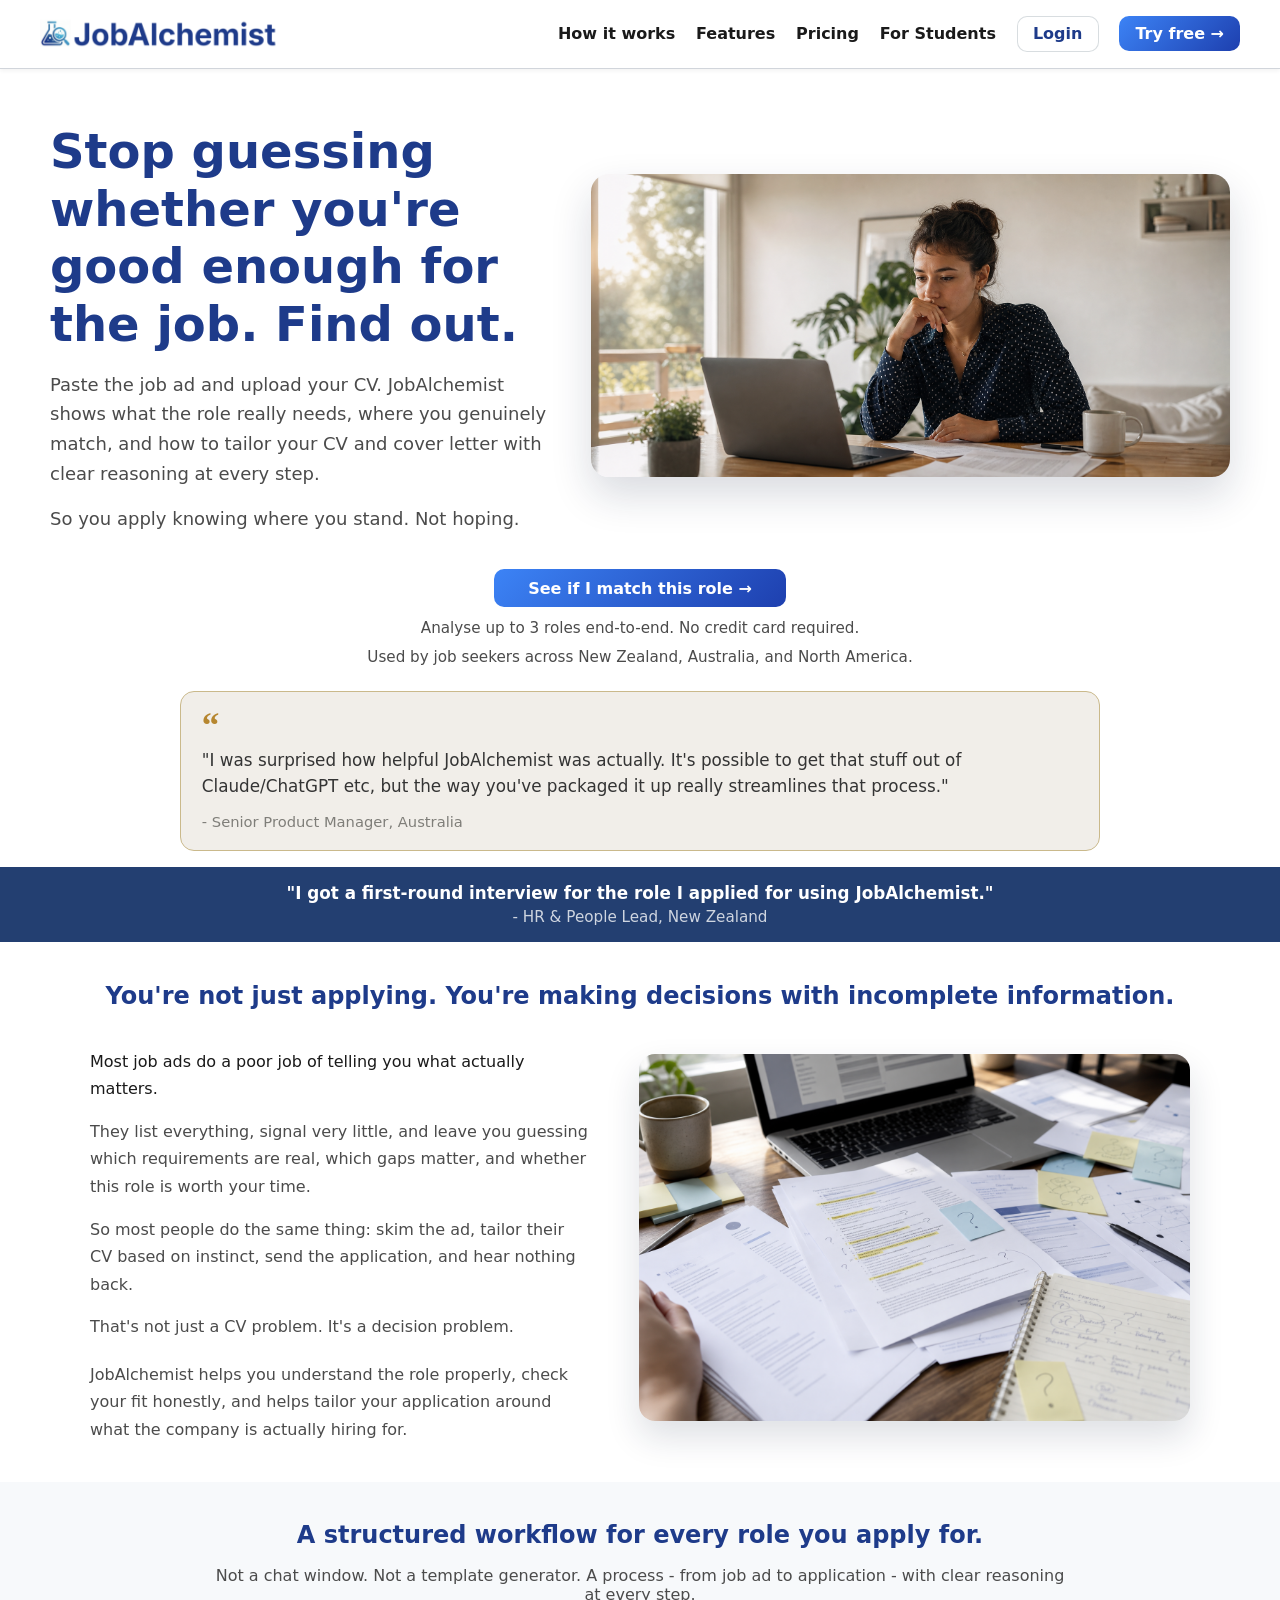
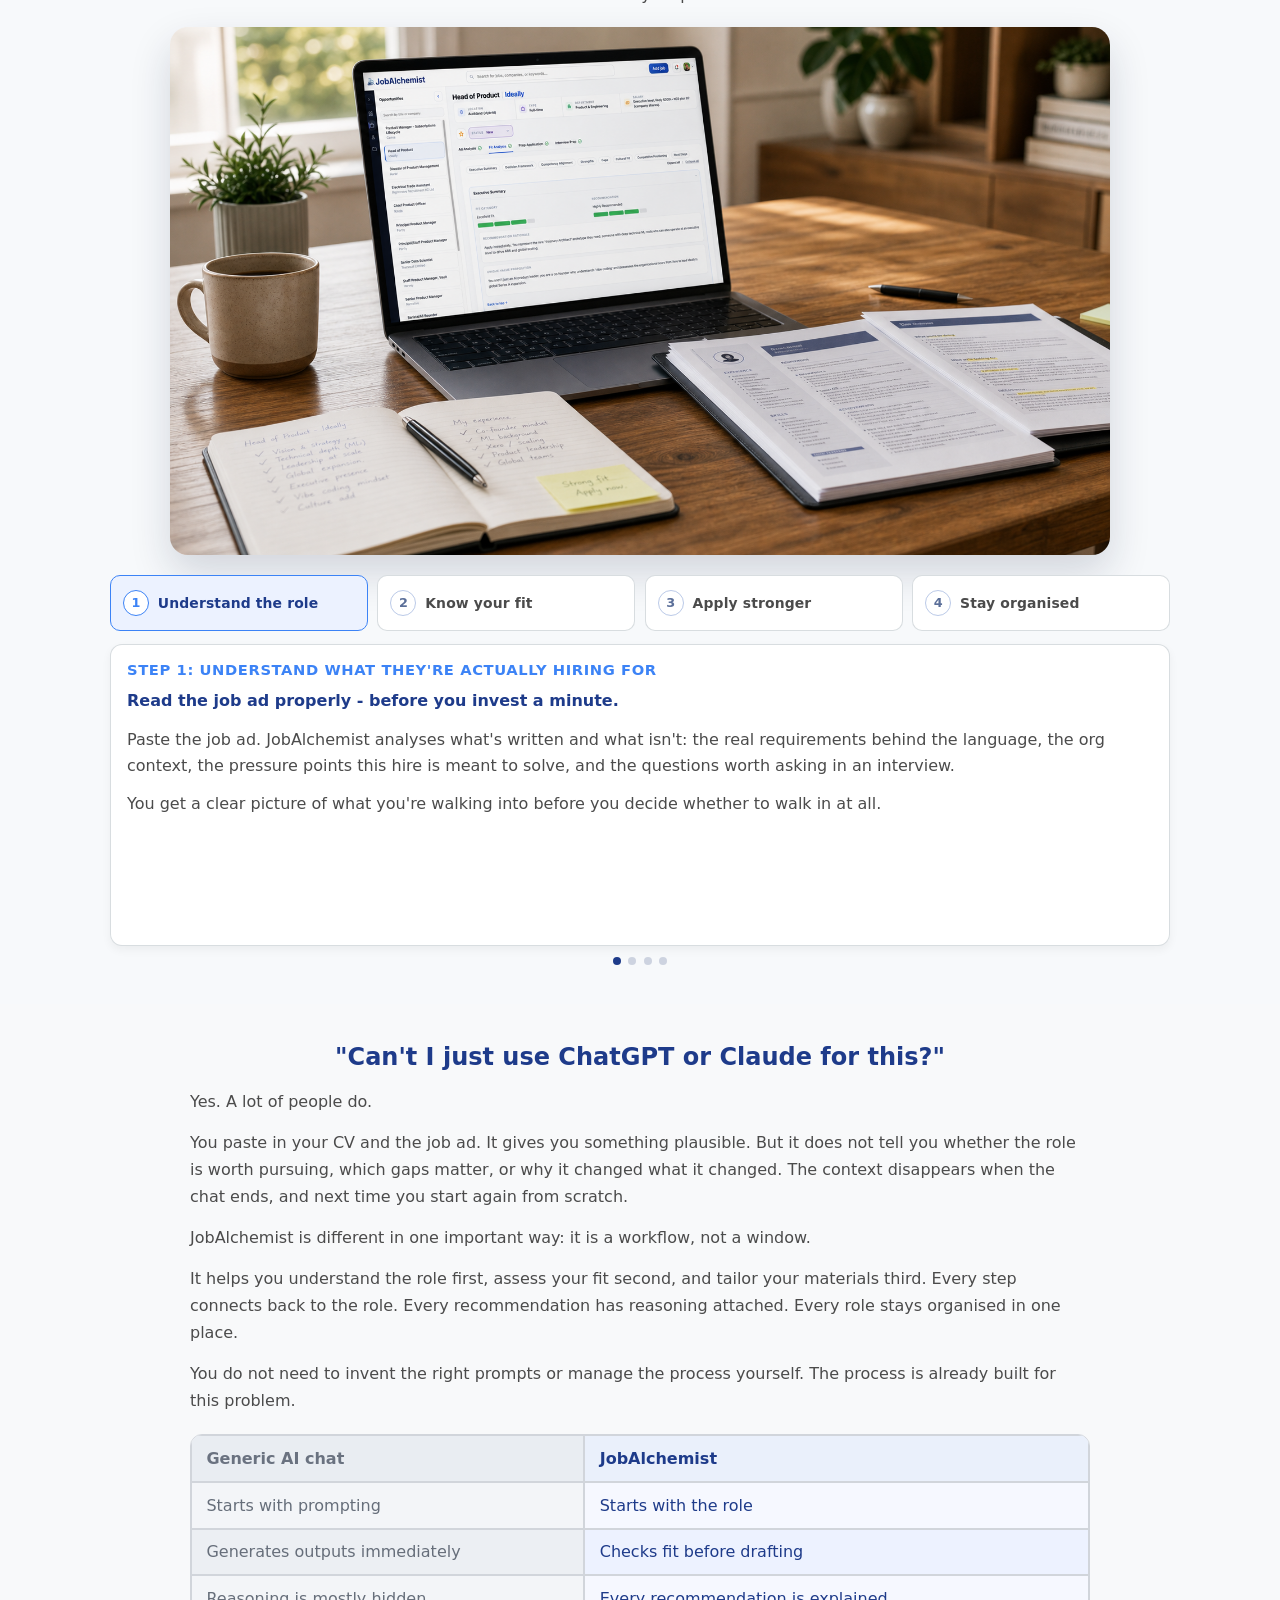
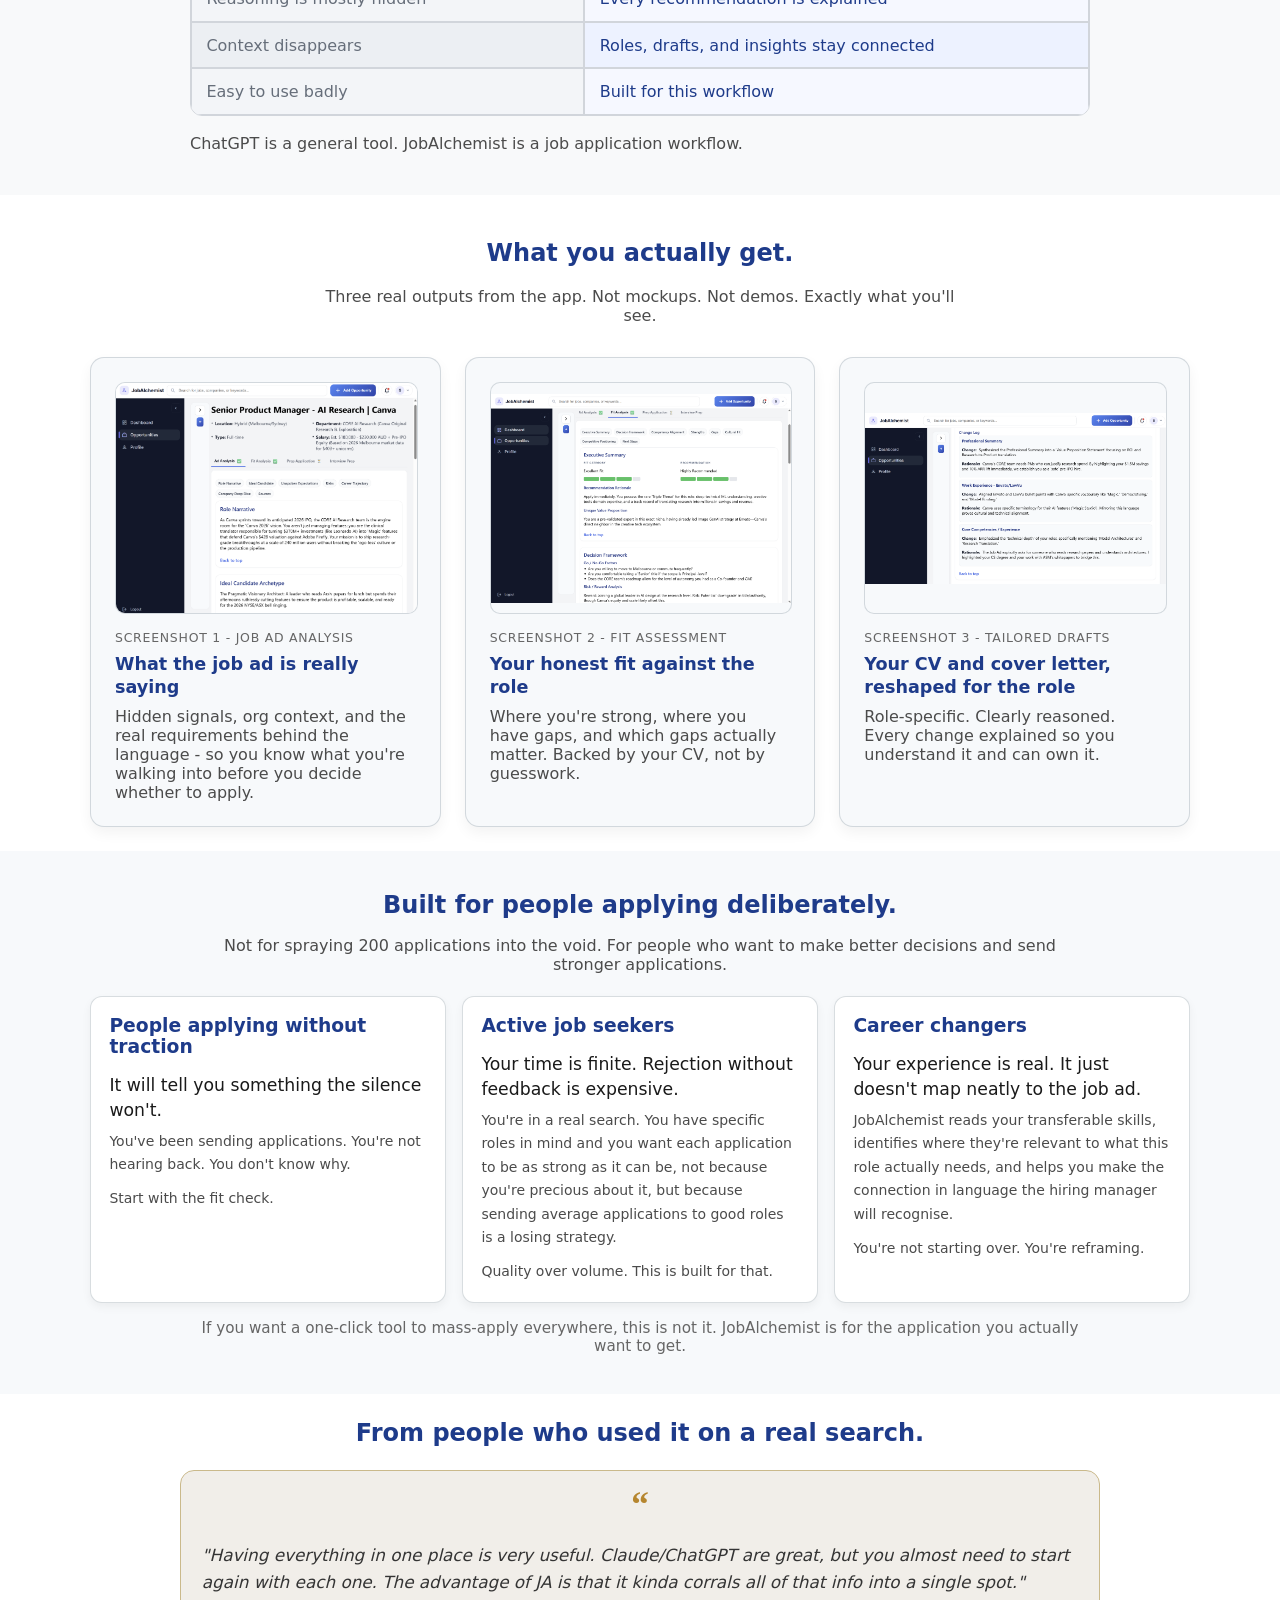
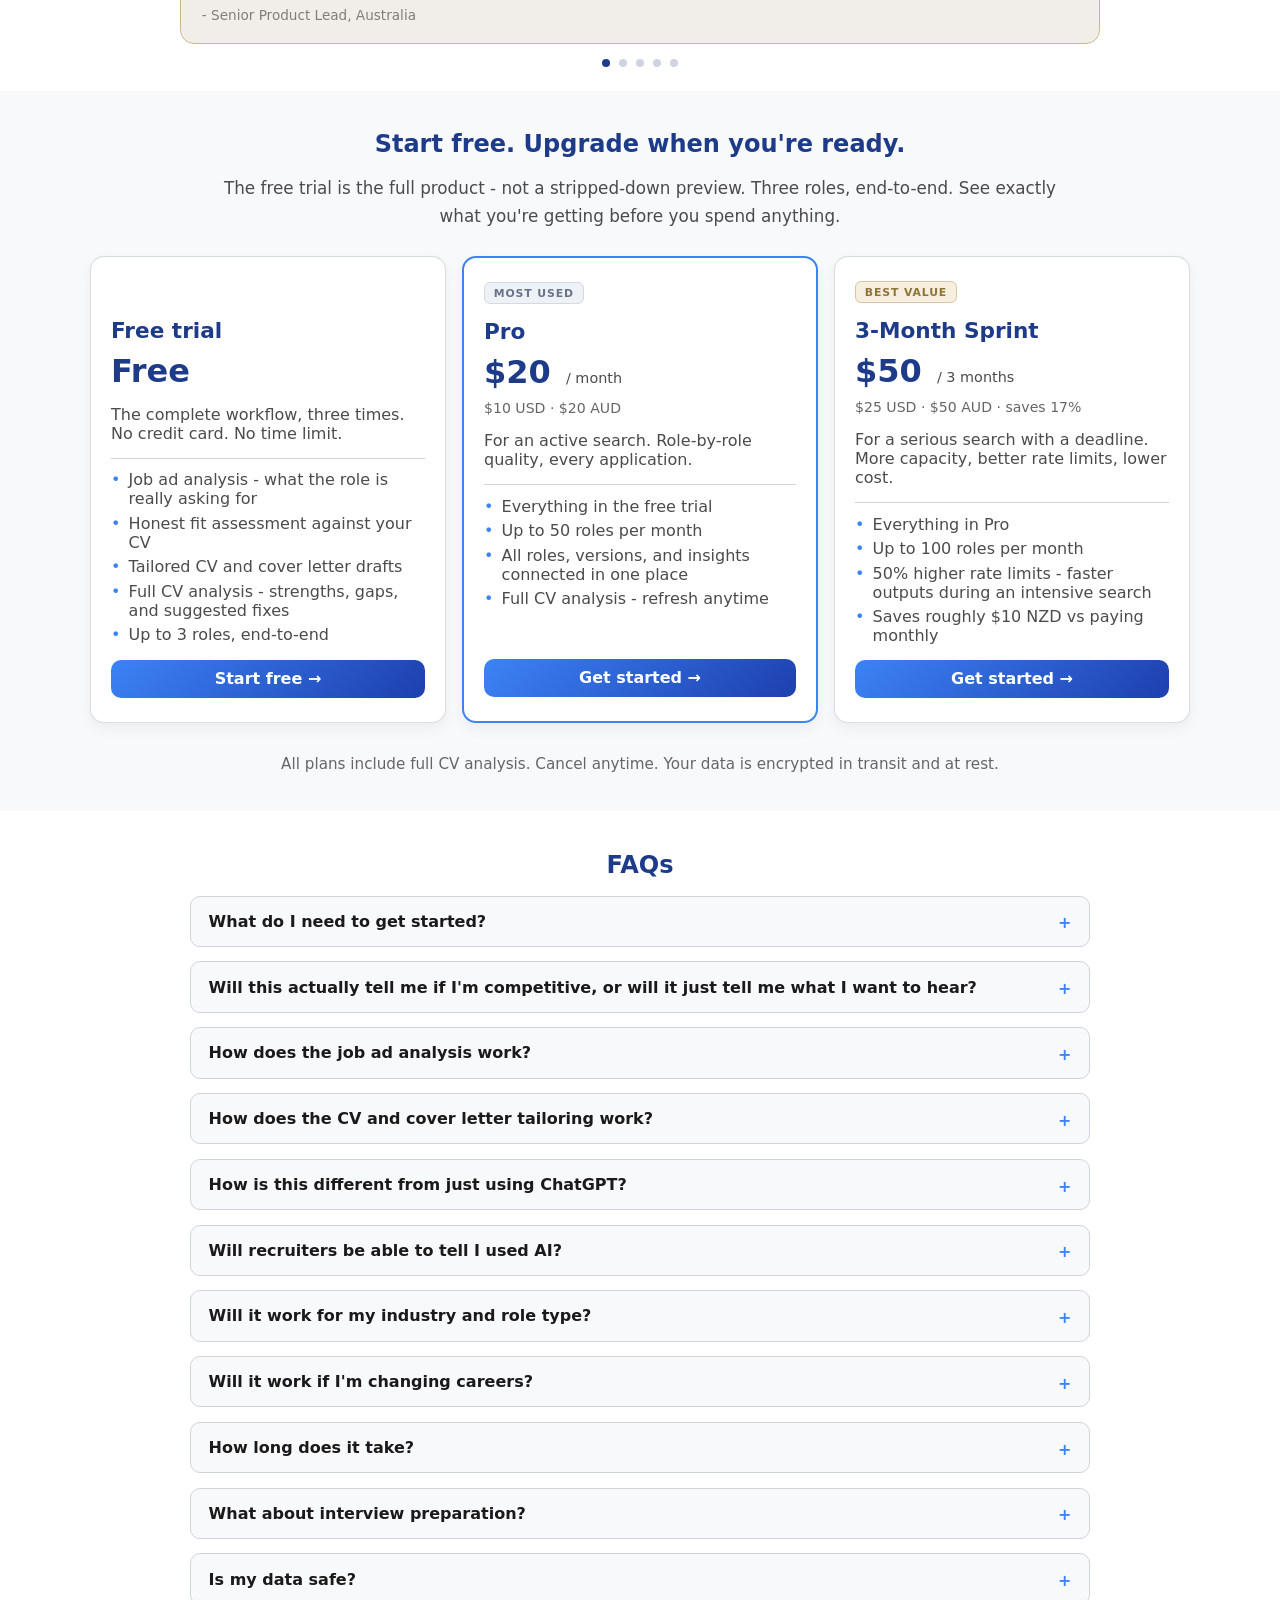
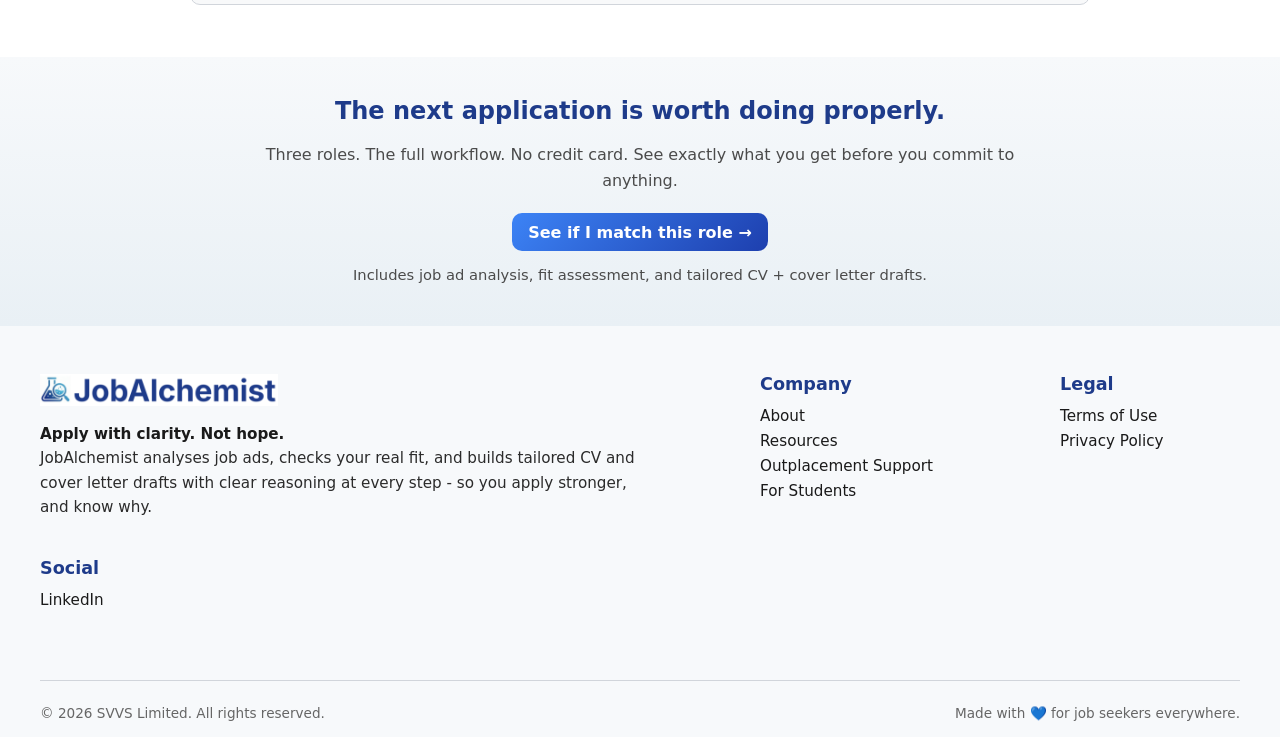
==== commit 72c49aa8: "Sync homepage publish metadata" ====
--- a/index.html
+++ b/index.html
@@ -14,7 +14,7 @@
   <meta property="og:title" content="JobAlchemist | Stop guessing your job fit. Find out.">
   <meta property="og:description" content="Read job ads properly, get an honest fit assessment, and generate tailored CV and cover letter drafts with reasoning you can trust.">
   <meta property="og:url" content="https://www.jobalchemist.tech/">
-  <meta property="og:updated_time" content="2026-03-24T00:00:00+13:00">
+  <meta property="og:updated_time" content="2026-06-30T00:00:00+12:00">
   <meta property="og:image" content="https://www.jobalchemist.tech/site-assests/JobAlchemist-unfurl-main-image.png">
   <meta property="og:image:alt" content="JobAlchemist landing page preview">
   <meta name="twitter:card" content="summary_large_image">
@@ -86,7 +86,7 @@
           "headline": "Stop guessing whether you're good enough for the job. Find out.",
           "description": "A structured workflow from job ad analysis to fit assessment to tailored CV and cover letter drafts.",
           "inLanguage": "en-NZ",
-          "dateModified": "2026-03-24",
+          "dateModified": "2026-06-30",
           "isPartOf": {
             "@id": "https://www.jobalchemist.tech/#website"
           },
--- a/styles.css
+++ b/styles.css
@@ -2200,7 +2200,11 @@
 
 .landing-page .hero-main .signup {
   margin: 0;
+  display: flex;
+  justify-content: center;
   text-align: center;
+  width: 100%;
+  max-width: none;
 }
 
 .landing-page .hero-main .pricing-cta {
@@ -2231,8 +2235,15 @@
 }
 
 .landing-page .hero-action-primary {
-  width: min(760px, 100%);
+  width: 100%;
   margin: 0 auto;
+}
+
+.landing-page .hero-action-primary .hero-microcopy,
+.landing-page .hero-action-primary .hero-social-proof {
+  max-width: 760px;
+  margin-left: auto;
+  margin-right: auto;
 }
 
 .landing-page .hero-visual,
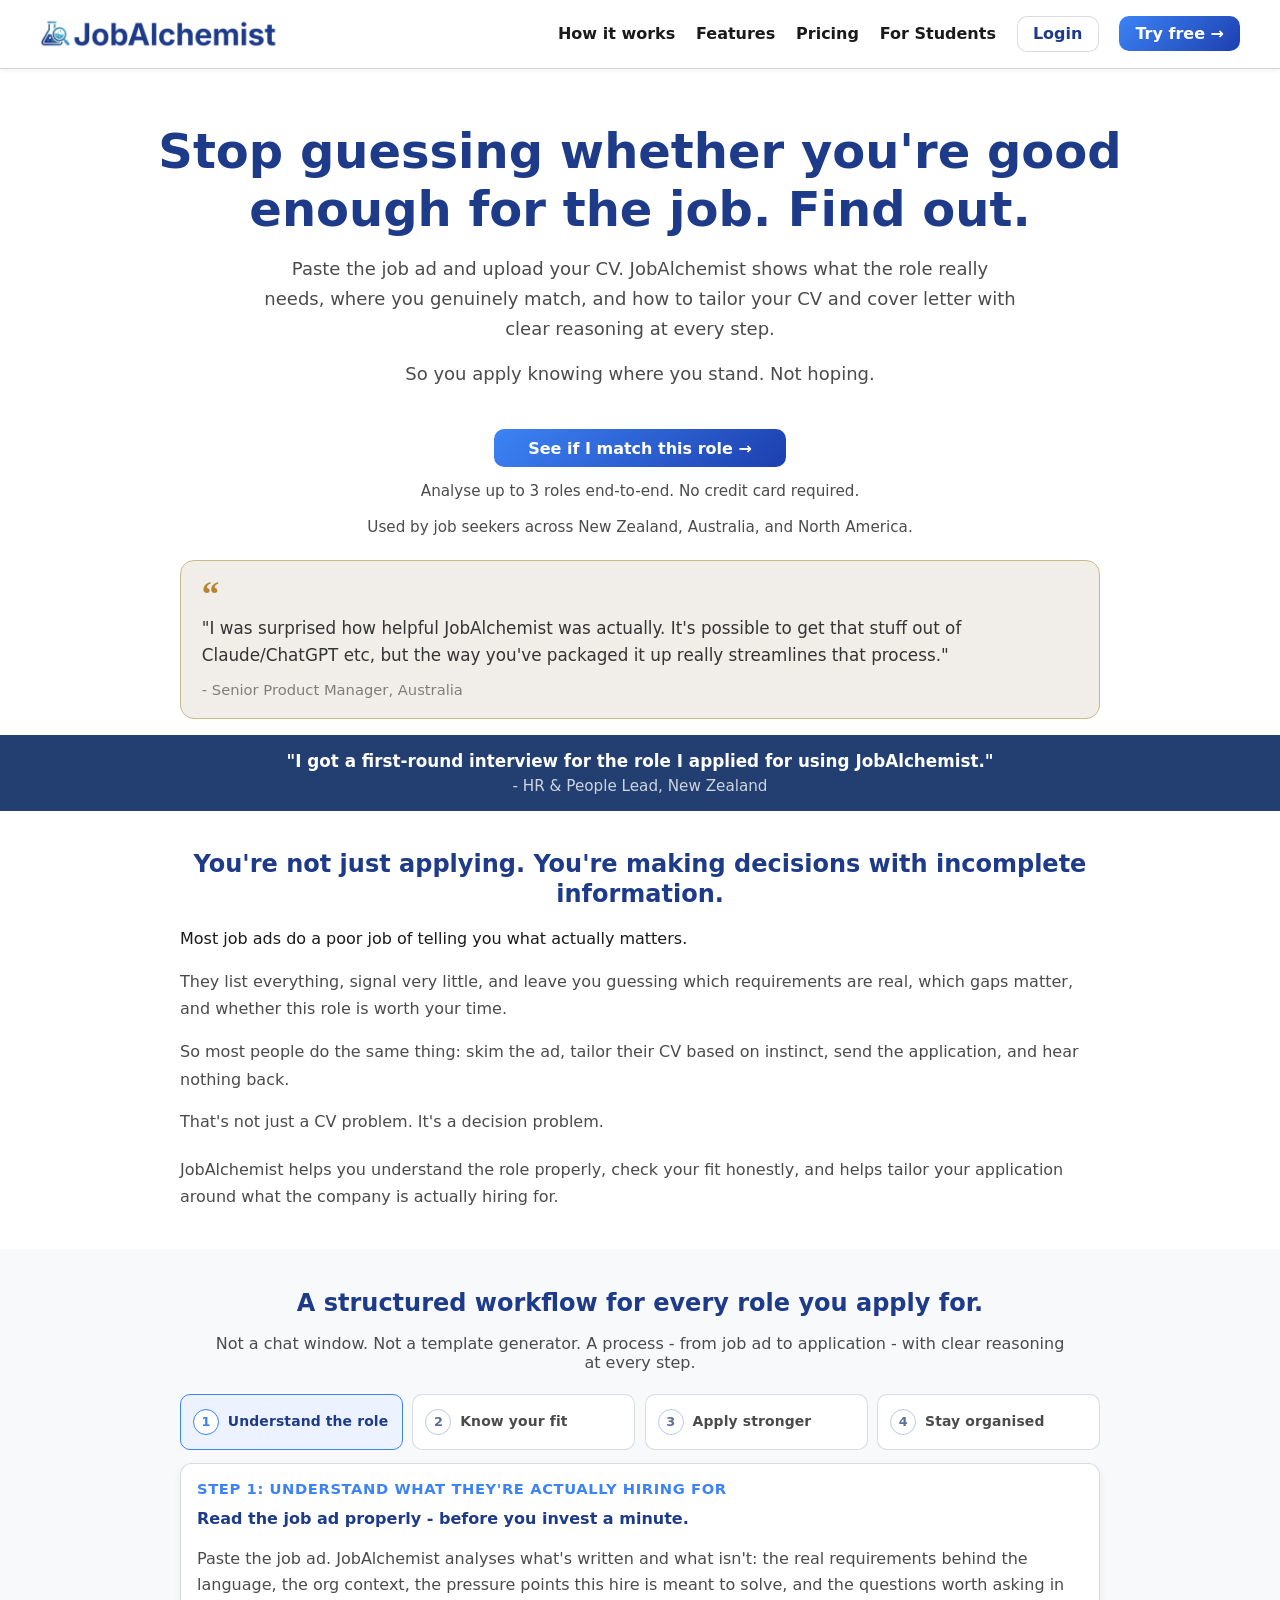
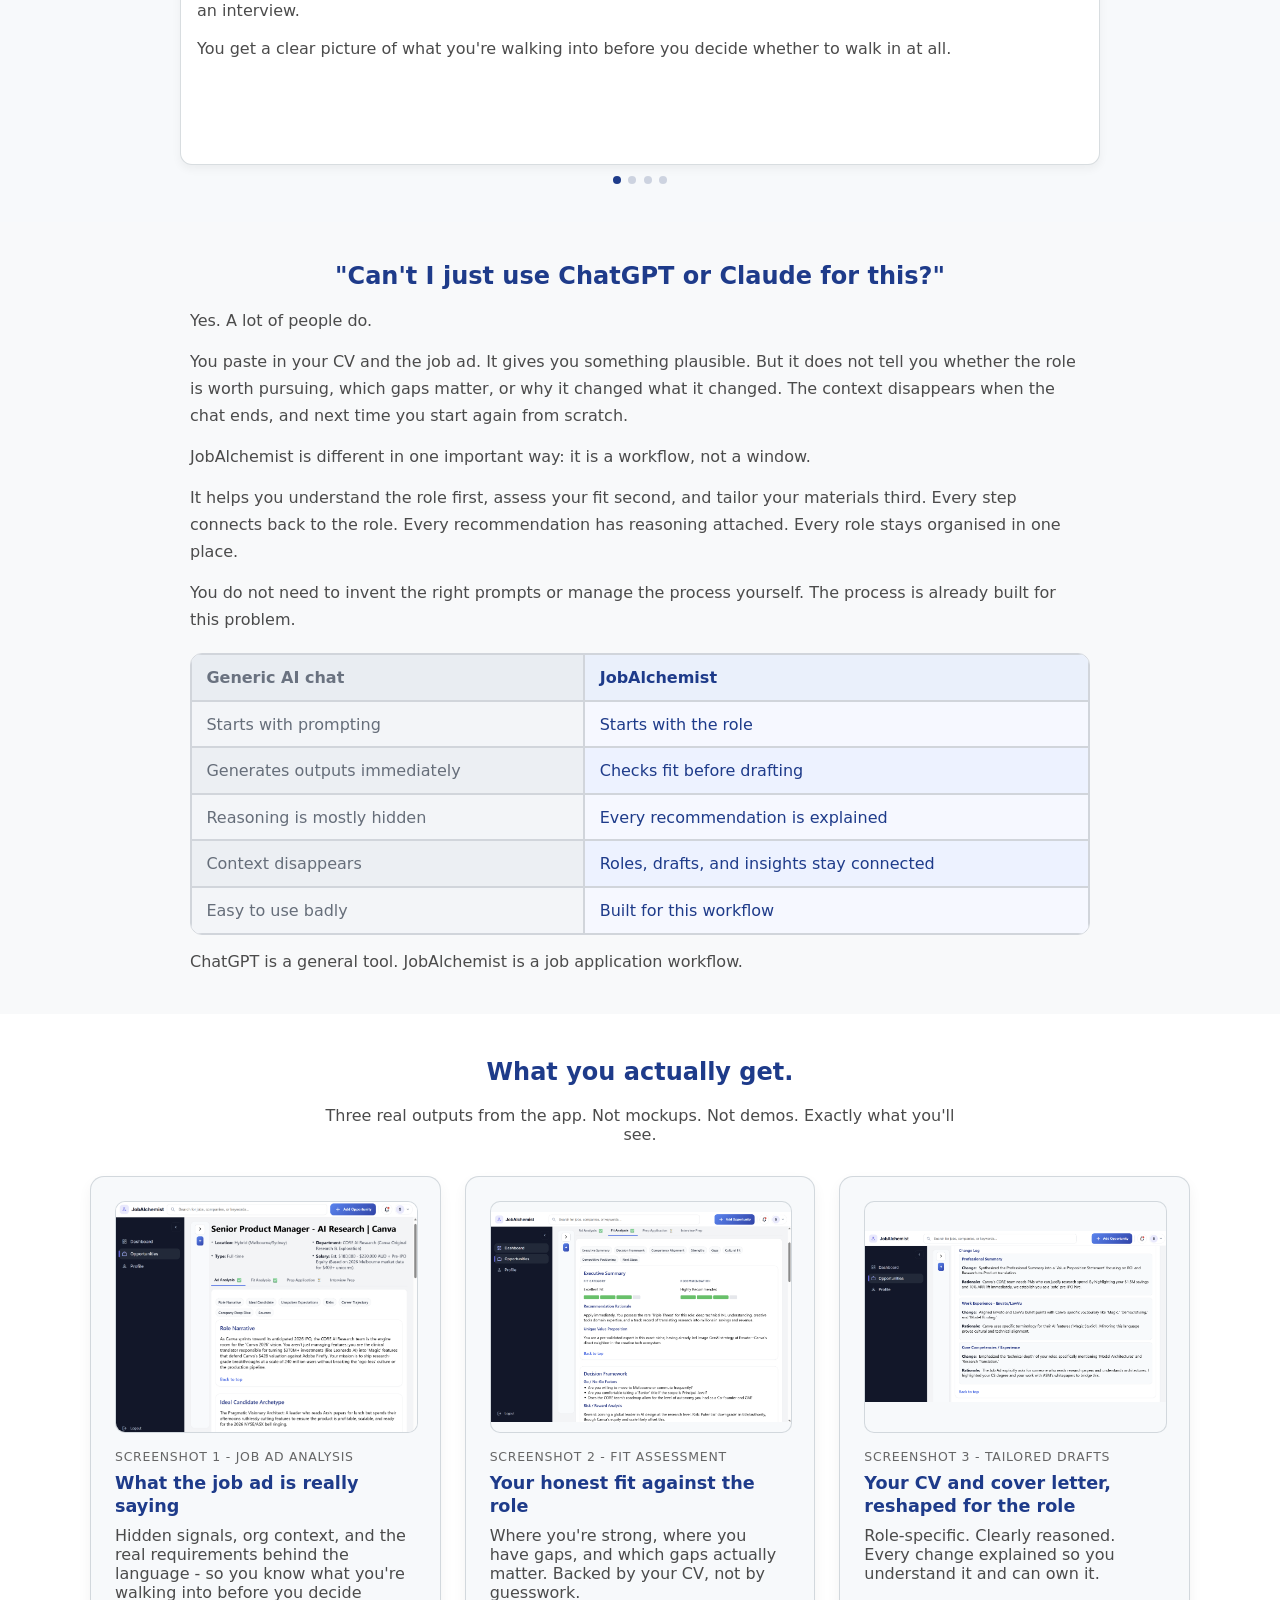
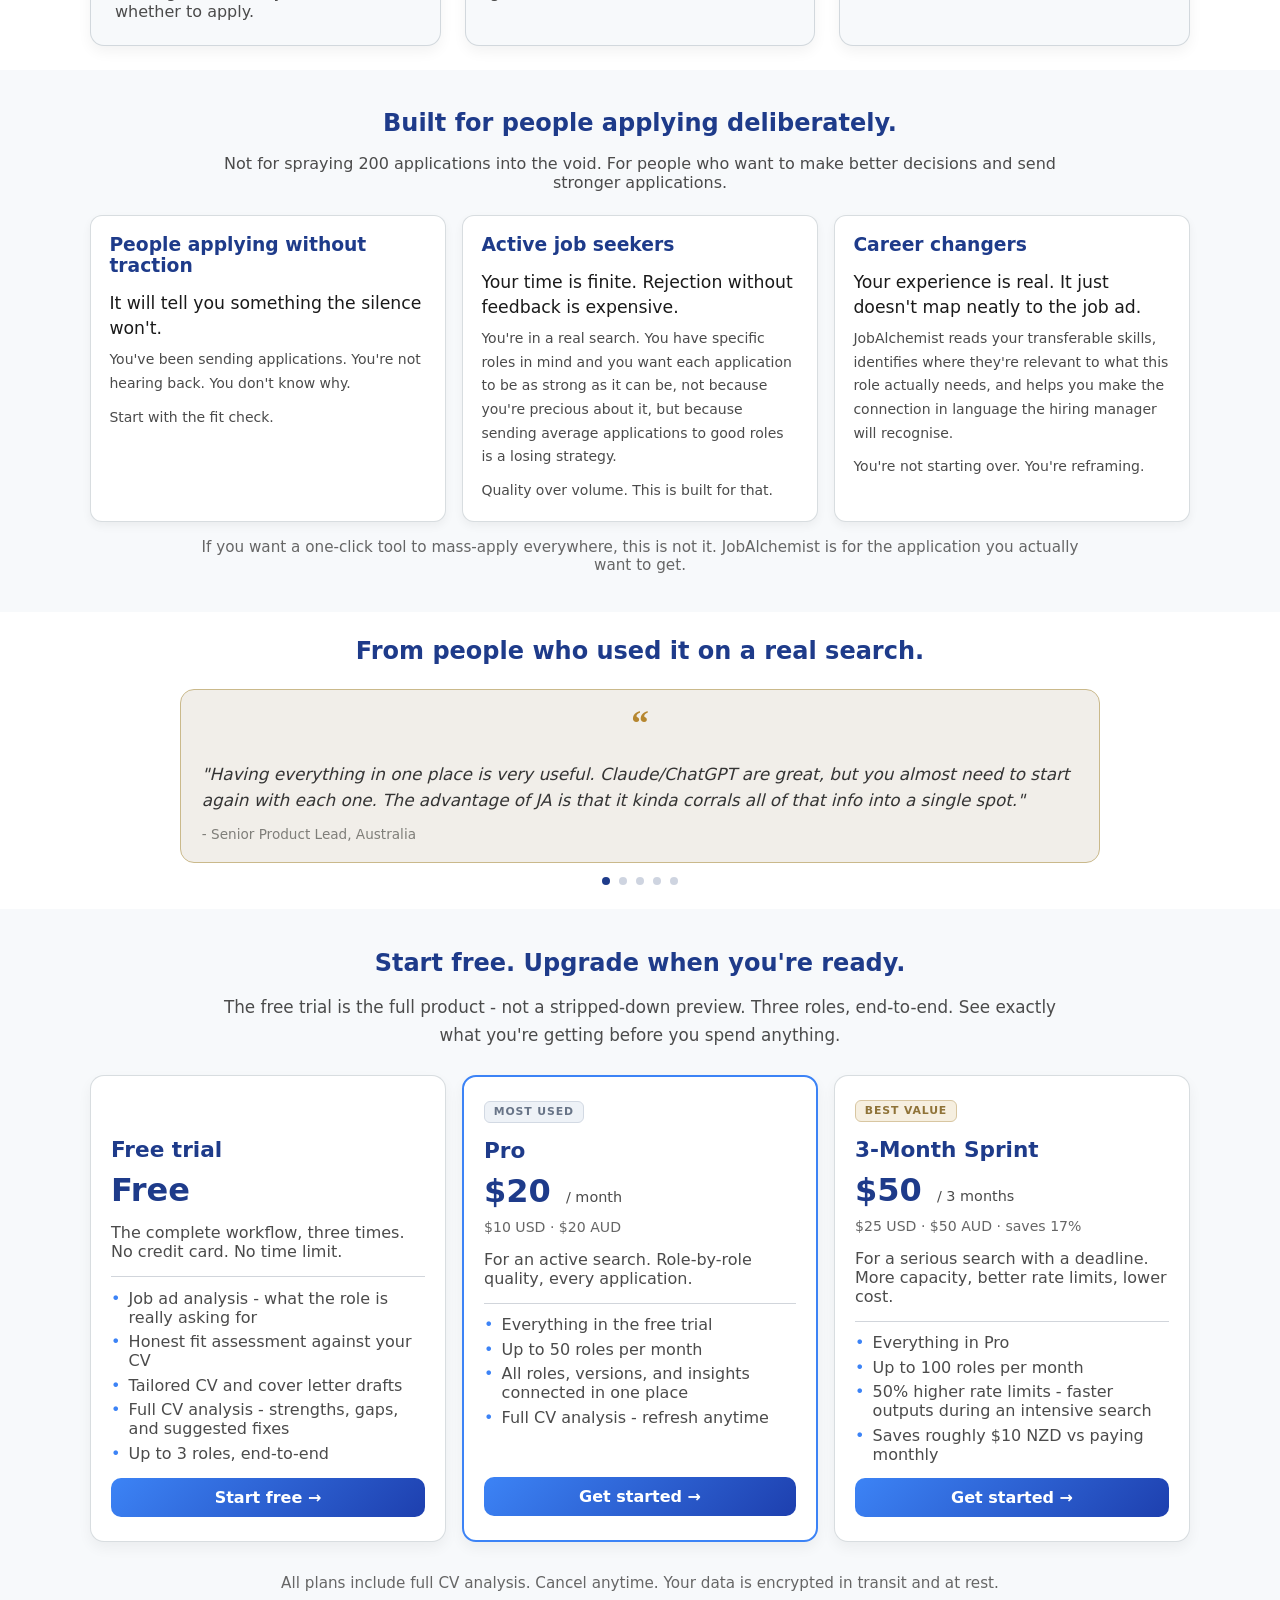
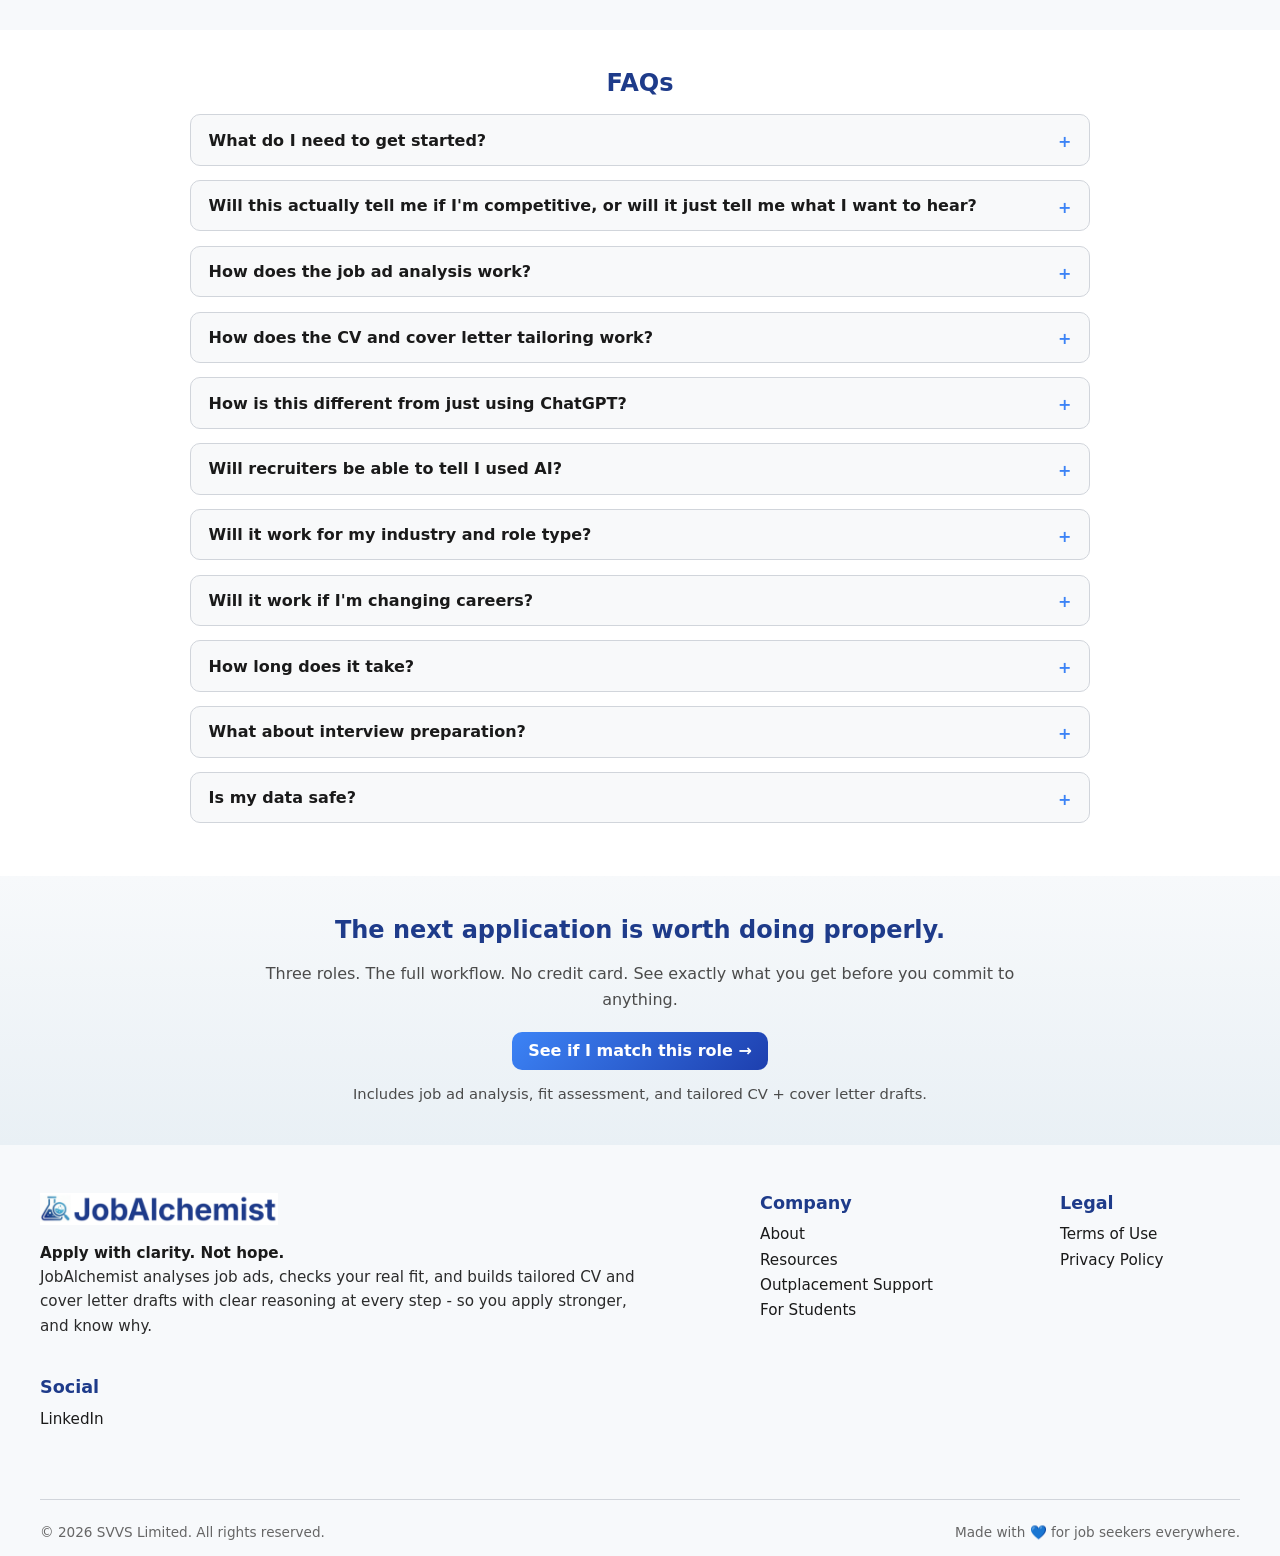
==== commit 3b2b745e: "Revert "Merge pull request #14 from JobAlchemist/codex/add-landing-page-visuals" This reverts commit" ====
--- a/index.html
+++ b/index.html
@@ -14,7 +14,7 @@
   <meta property="og:title" content="JobAlchemist | Stop guessing your job fit. Find out.">
   <meta property="og:description" content="Read job ads properly, get an honest fit assessment, and generate tailored CV and cover letter drafts with reasoning you can trust.">
   <meta property="og:url" content="https://www.jobalchemist.tech/">
-  <meta property="og:updated_time" content="2026-06-30T00:00:00+12:00">
+  <meta property="og:updated_time" content="2026-03-24T00:00:00+13:00">
   <meta property="og:image" content="https://www.jobalchemist.tech/site-assests/JobAlchemist-unfurl-main-image.png">
   <meta property="og:image:alt" content="JobAlchemist landing page preview">
   <meta name="twitter:card" content="summary_large_image">
@@ -86,7 +86,7 @@
           "headline": "Stop guessing whether you're good enough for the job. Find out.",
           "description": "A structured workflow from job ad analysis to fit assessment to tailored CV and cover letter drafts.",
           "inLanguage": "en-NZ",
-          "dateModified": "2026-06-30",
+          "dateModified": "2026-03-24",
           "isPartOf": {
             "@id": "https://www.jobalchemist.tech/#website"
           },
@@ -246,23 +246,14 @@
 
   <header id="hero" class="hero-main">
     <div class="section-inner hero-inner">
-      <div class="hero-copy">
-        <h1>Stop guessing whether you're good enough for the job. Find out.</h1>
-        <p>Paste the job ad and upload your CV. JobAlchemist shows what the role really needs, where you genuinely match, and how to tailor your CV and cover letter with clear reasoning at every step.</p>
-        <p>So you apply knowing where you stand. Not hoping.</p>
-      </div>
-      <figure class="hero-visual">
-        <img src="site-assests/landing-hero-uncertainty.png" width="1823" height="863" alt="Job seeker reviewing a role and CV at a laptop, feeling uncertain but focused" fetchpriority="high">
-      </figure>
-      <div class="hero-actions">
-        <div class="hero-action-primary">
-          <div class="signup">
-            <a class="pricing-cta" href="https://app.jobalchemist.tech/signup" target="_blank" rel="noopener noreferrer">See if I match this role &rarr;</a>
-          </div>
-          <p class="hero-microcopy">Analyse up to 3 roles end-to-end. No credit card required.</p>
-          <p class="hero-social-proof">Used by job seekers across New Zealand, Australia, and North America.</p>
-        </div>
-      </div>
+      <h1>Stop guessing whether you're good enough for the job. Find out.</h1>
+      <p>Paste the job ad and upload your CV. JobAlchemist shows what the role really needs, where you genuinely match, and how to tailor your CV and cover letter with clear reasoning at every step.</p>
+      <p>So you apply knowing where you stand. Not hoping.</p>
+      <div class="signup">
+        <a class="pricing-cta" href="https://app.jobalchemist.tech/signup" target="_blank" rel="noopener noreferrer">See if I match this role &rarr;</a>
+      </div>
+      <p class="hero-microcopy">Analyse up to 3 roles end-to-end. No credit card required.</p>
+      <p class="hero-social-proof">Used by job seekers across New Zealand, Australia, and North America.</p>
     </div>
   </header>
 
@@ -287,18 +278,11 @@
   <section id="problem" class="problem-section">
     <div class="section-inner">
       <h2>You're not just applying. You're making decisions with incomplete information.</h2>
-      <div class="problem-grid">
-        <div class="problem-copy">
-          <p class="problem-intro">Most job ads do a poor job of telling you what actually matters.</p>
-          <p>They list everything, signal very little, and leave you guessing which requirements are real, which gaps matter, and whether this role is worth your time.</p>
-          <p>So most people do the same thing: skim the ad, tailor their CV based on instinct, send the application, and hear nothing back.</p>
-          <p>That's not just a CV problem. It's a decision problem.</p>
-          <p class="problem-close">JobAlchemist helps you understand the role properly, check your fit honestly, and helps tailor your application around what the company is actually hiring for.</p>
-        </div>
-        <figure class="problem-visual">
-          <img src="site-assests/landing-problem-workspace.png" width="1536" height="1024" alt="Messy job application workspace with a laptop, CV pages, highlighted job ad, and scattered notes" loading="lazy">
-        </figure>
-      </div>
+      <p class="problem-intro">Most job ads do a poor job of telling you what actually matters.</p>
+      <p>They list everything, signal very little, and leave you guessing which requirements are real, which gaps matter, and whether this role is worth your time.</p>
+      <p>So most people do the same thing: skim the ad, tailor their CV based on instinct, send the application, and hear nothing back.</p>
+      <p>That's not just a CV problem. It's a decision problem.</p>
+      <p class="problem-close">JobAlchemist helps you understand the role properly, check your fit honestly, and helps tailor your application around what the company is actually hiring for.</p>
     </div>
   </section>
 
@@ -306,10 +290,6 @@
     <div class="section-inner">
       <h2>A structured workflow for every role you apply for.</h2>
       <p class="section-subheading">Not a chat window. Not a template generator. A process - from job ad to application - with clear reasoning at every step.</p>
-
-      <figure class="workflow-visual">
-        <img src="site-assests/landing-solution-fit-analysis.png" width="1673" height="940" alt="JobAlchemist fit analysis interface displayed on a laptop in an organised application workspace" loading="lazy">
-      </figure>
 
       <div class="workflow-tabs-wrap" data-workflow-tabs>
         <div class="workflow-mobile-meta" aria-live="polite">
--- a/styles.css
+++ b/styles.css
@@ -2159,29 +2159,16 @@
 
 .landing-page .hero-main {
   background: var(--bg);
+  text-align: center;
   width: 100%;
   max-width: none;
   margin: 0;
-  padding: 2.7rem 0 1.2rem;
+  padding: 2.7rem 0 1rem;
 }
 
 .landing-page .hero-main .hero-inner {
-  width: min(1180px, calc(100% - 2rem));
+  width: min(980px, calc(100% - 2rem));
   margin: 0 auto;
-  display: grid;
-  grid-template-columns: minmax(0, 0.88fr) minmax(360px, 1.12fr);
-  grid-template-areas:
-    "copy visual"
-    "actions actions";
-  align-items: start;
-  column-gap: clamp(1.4rem, 3vw, 3rem);
-  row-gap: 1.2rem;
-}
-
-.landing-page .hero-copy {
-  grid-area: copy;
-  min-width: 0;
-  text-align: left;
 }
 
 .landing-page .hero-main h1 {
@@ -2192,19 +2179,15 @@
 }
 
 .landing-page .hero-main p {
-  margin: 1rem 0 0;
+  margin: 1rem auto 0;
   max-width: 760px;
   line-height: 1.65;
   color: var(--text-muted);
 }
 
 .landing-page .hero-main .signup {
-  margin: 0;
-  display: flex;
-  justify-content: center;
-  text-align: center;
-  width: 100%;
-  max-width: none;
+  margin-top: 1.5rem;
+  margin-bottom: 0.6rem;
 }
 
 .landing-page .hero-main .pricing-cta {
@@ -2212,66 +2195,15 @@
 }
 
 .landing-page .hero-main .hero-microcopy {
-  margin: 0.6rem 0 0;
+  margin-top: 0.7rem;
   font-size: 0.95rem;
-  line-height: 1.45;
-  text-align: center;
 }
 
 .landing-page .hero-main .hero-social-proof {
-  margin: 0.45rem 0 0;
+  margin-top: 0.7rem;
   font-size: 0.95rem;
-  line-height: 1.45;
   font-weight: 400;
   color: var(--text-muted);
-  text-align: center;
-}
-
-.landing-page .hero-actions {
-  grid-area: actions;
-  display: block;
-  width: min(980px, 100%);
-  margin: 0 auto;
-}
-
-.landing-page .hero-action-primary {
-  width: 100%;
-  margin: 0 auto;
-}
-
-.landing-page .hero-action-primary .hero-microcopy,
-.landing-page .hero-action-primary .hero-social-proof {
-  max-width: 760px;
-  margin-left: auto;
-  margin-right: auto;
-}
-
-.landing-page .hero-visual,
-.landing-page .problem-visual,
-.landing-page .workflow-visual {
-  margin: 0;
-}
-
-.landing-page .hero-visual {
-  grid-area: visual;
-  position: relative;
-  overflow: hidden;
-  border-radius: 18px;
-  box-shadow: 0 18px 40px rgba(20, 34, 61, 0.16);
-  margin-top: clamp(1.7rem, 4vw, 4rem);
-}
-
-.landing-page .hero-visual img,
-.landing-page .problem-visual img,
-.landing-page .workflow-visual img {
-  display: block;
-  width: 100%;
-  height: auto;
-}
-
-.landing-page .hero-visual img {
-  aspect-ratio: 1823 / 863;
-  object-fit: cover;
 }
 
 .landing-page .proof-strip {
@@ -2351,7 +2283,6 @@
 .landing-page .faq-section,
 .landing-page .cta-close-section {
   padding: 2.4rem 0;
-  scroll-margin-top: 92px;
 }
 
 .landing-page .problem-section h2,
@@ -2376,19 +2307,7 @@
 }
 
 .landing-page .problem-section .section-inner {
-  max-width: 1100px;
-}
-
-.landing-page .problem-grid {
-  display: grid;
-  grid-template-columns: minmax(0, 0.95fr) minmax(340px, 1.05fr);
-  align-items: center;
-  gap: clamp(1.4rem, 4vw, 3.2rem);
-  margin-top: 1.35rem;
-}
-
-.landing-page .problem-copy {
-  min-width: 0;
+  max-width: 920px;
 }
 
 .landing-page .problem-section p {
@@ -2419,17 +2338,6 @@
   color: var(--text-muted);
 }
 
-.landing-page .problem-visual {
-  overflow: hidden;
-  border-radius: 16px;
-  box-shadow: 0 16px 34px rgba(20, 34, 61, 0.14);
-}
-
-.landing-page .problem-visual img {
-  aspect-ratio: 3 / 2;
-  object-fit: cover;
-}
-
 /* About page */
 .about-page .about-content {
   background: var(--bg);
@@ -2476,7 +2384,7 @@
 }
 
 .landing-page .workflow-section .section-inner {
-  max-width: 1060px;
+  max-width: 920px;
 }
 
 .landing-page .section-subheading {
@@ -2487,22 +2395,9 @@
 }
 
 .landing-page .workflow-tabs-wrap {
-  margin-top: 1.25rem;
+  margin-top: 1.1rem;
   width: 100%;
   max-width: 100%;
-}
-
-.landing-page .workflow-visual {
-  width: min(940px, 100%);
-  margin: 1.45rem auto 0;
-  overflow: hidden;
-  border-radius: 18px;
-  box-shadow: 0 18px 40px rgba(20, 34, 61, 0.16);
-}
-
-.landing-page .workflow-visual img {
-  aspect-ratio: 1673 / 940;
-  object-fit: cover;
 }
 
 .landing-page .workflow-mobile-meta,
@@ -3083,43 +2978,6 @@
 }
 
 @media (max-width: 1024px) {
-  .landing-page .hero-main .hero-inner {
-    grid-template-columns: 1fr;
-    grid-template-areas:
-      "copy"
-      "actions"
-      "visual";
-  }
-
-  .landing-page .problem-grid {
-    grid-template-columns: 1fr;
-  }
-
-  .landing-page .hero-copy {
-    text-align: center;
-  }
-
-  .landing-page .hero-main p {
-    margin-left: auto;
-    margin-right: auto;
-  }
-
-  .landing-page .hero-visual {
-    width: min(780px, 100%);
-    margin: 0 auto;
-  }
-
-  .landing-page .hero-actions {
-    grid-template-columns: 1fr;
-    width: min(760px, 100%);
-    margin-top: 0.15rem;
-  }
-
-  .landing-page .problem-visual {
-    width: min(760px, 100%);
-    margin: 0 auto;
-  }
-
   .landing-page .audience-grid {
     grid-template-columns: 1fr;
   }
@@ -3189,27 +3047,6 @@
 
   .landing-page .hero-main {
     padding-top: 2rem;
-  }
-
-  .landing-page .hero-main .hero-inner {
-    gap: 1.25rem;
-  }
-
-  .landing-page .hero-visual,
-  .landing-page .problem-visual,
-  .landing-page .workflow-visual {
-    border-radius: 14px;
-    box-shadow: 0 10px 24px rgba(20, 34, 61, 0.13);
-  }
-
-  .landing-page .hero-visual img {
-    aspect-ratio: 4 / 3;
-    object-position: 58% center;
-  }
-
-  .landing-page .problem-grid {
-    margin-top: 1rem;
-    gap: 1.1rem;
   }
 
   .landing-page .workflow-tab {
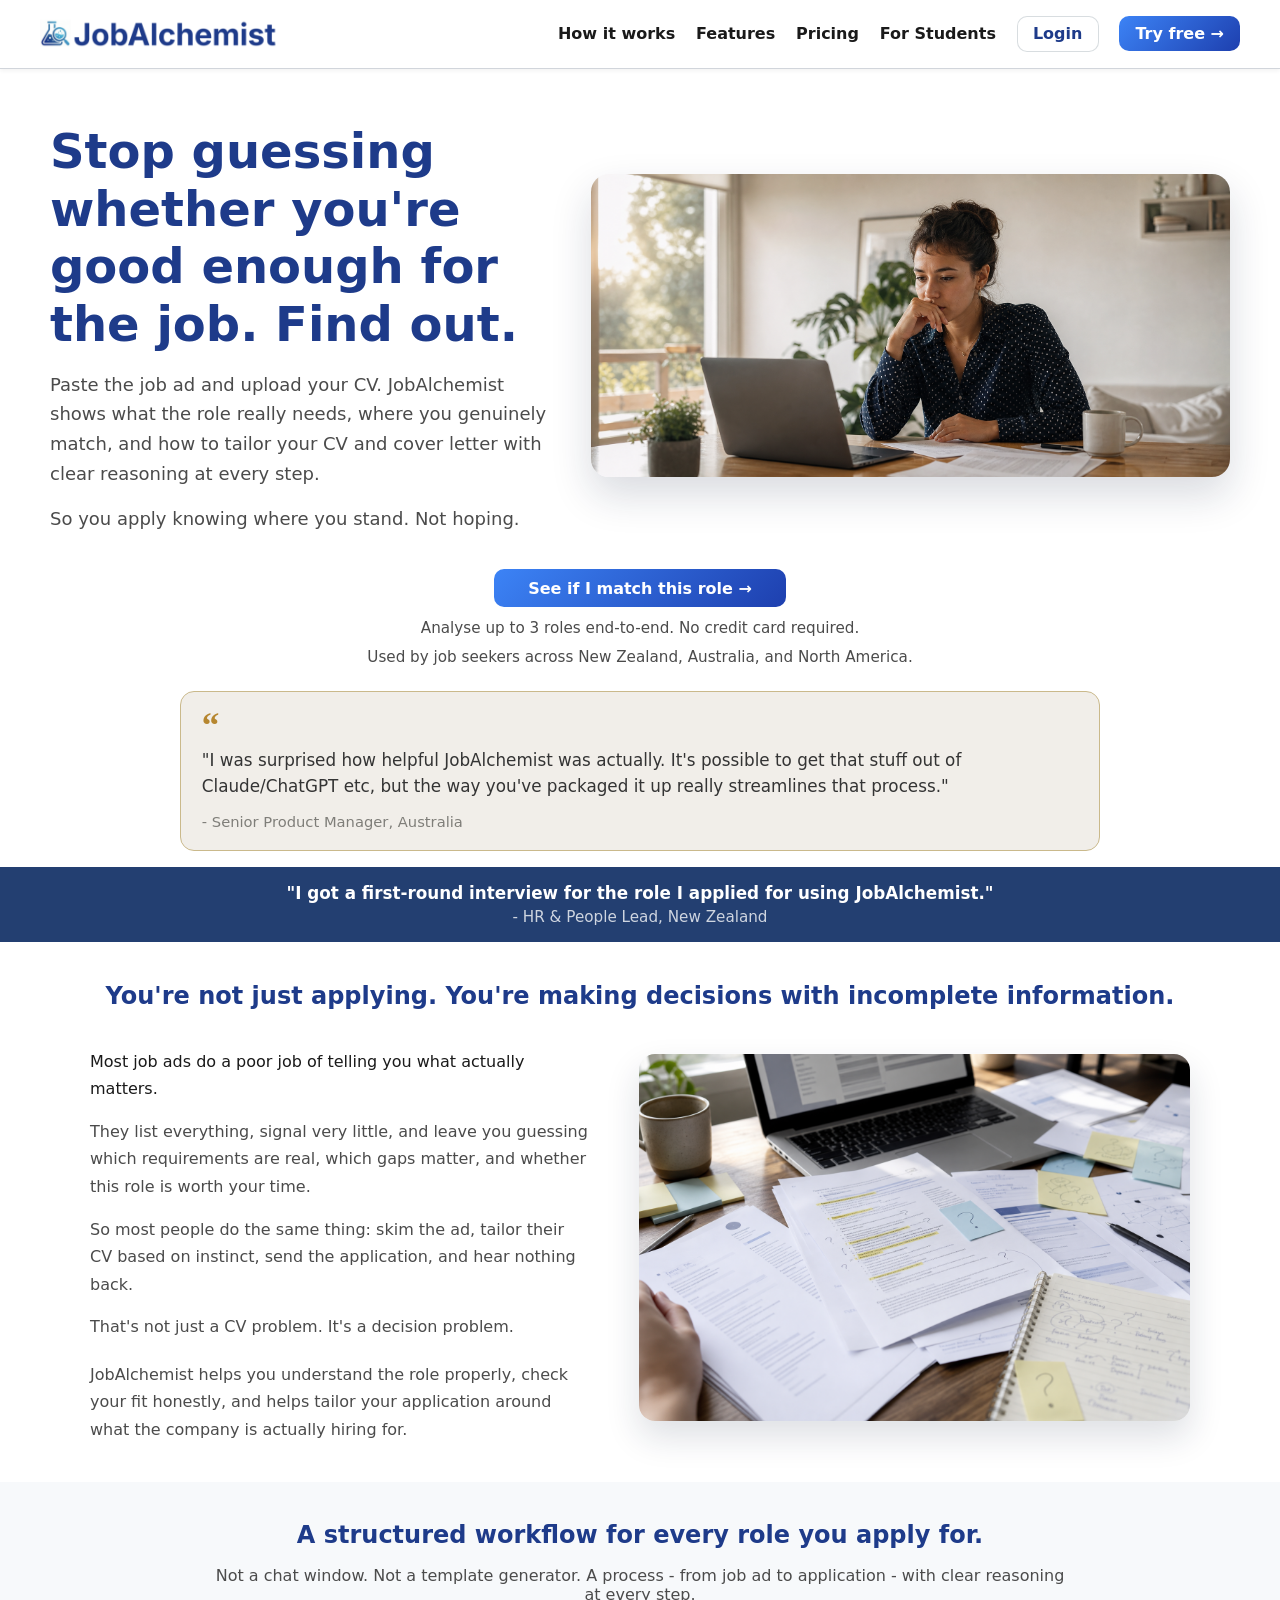
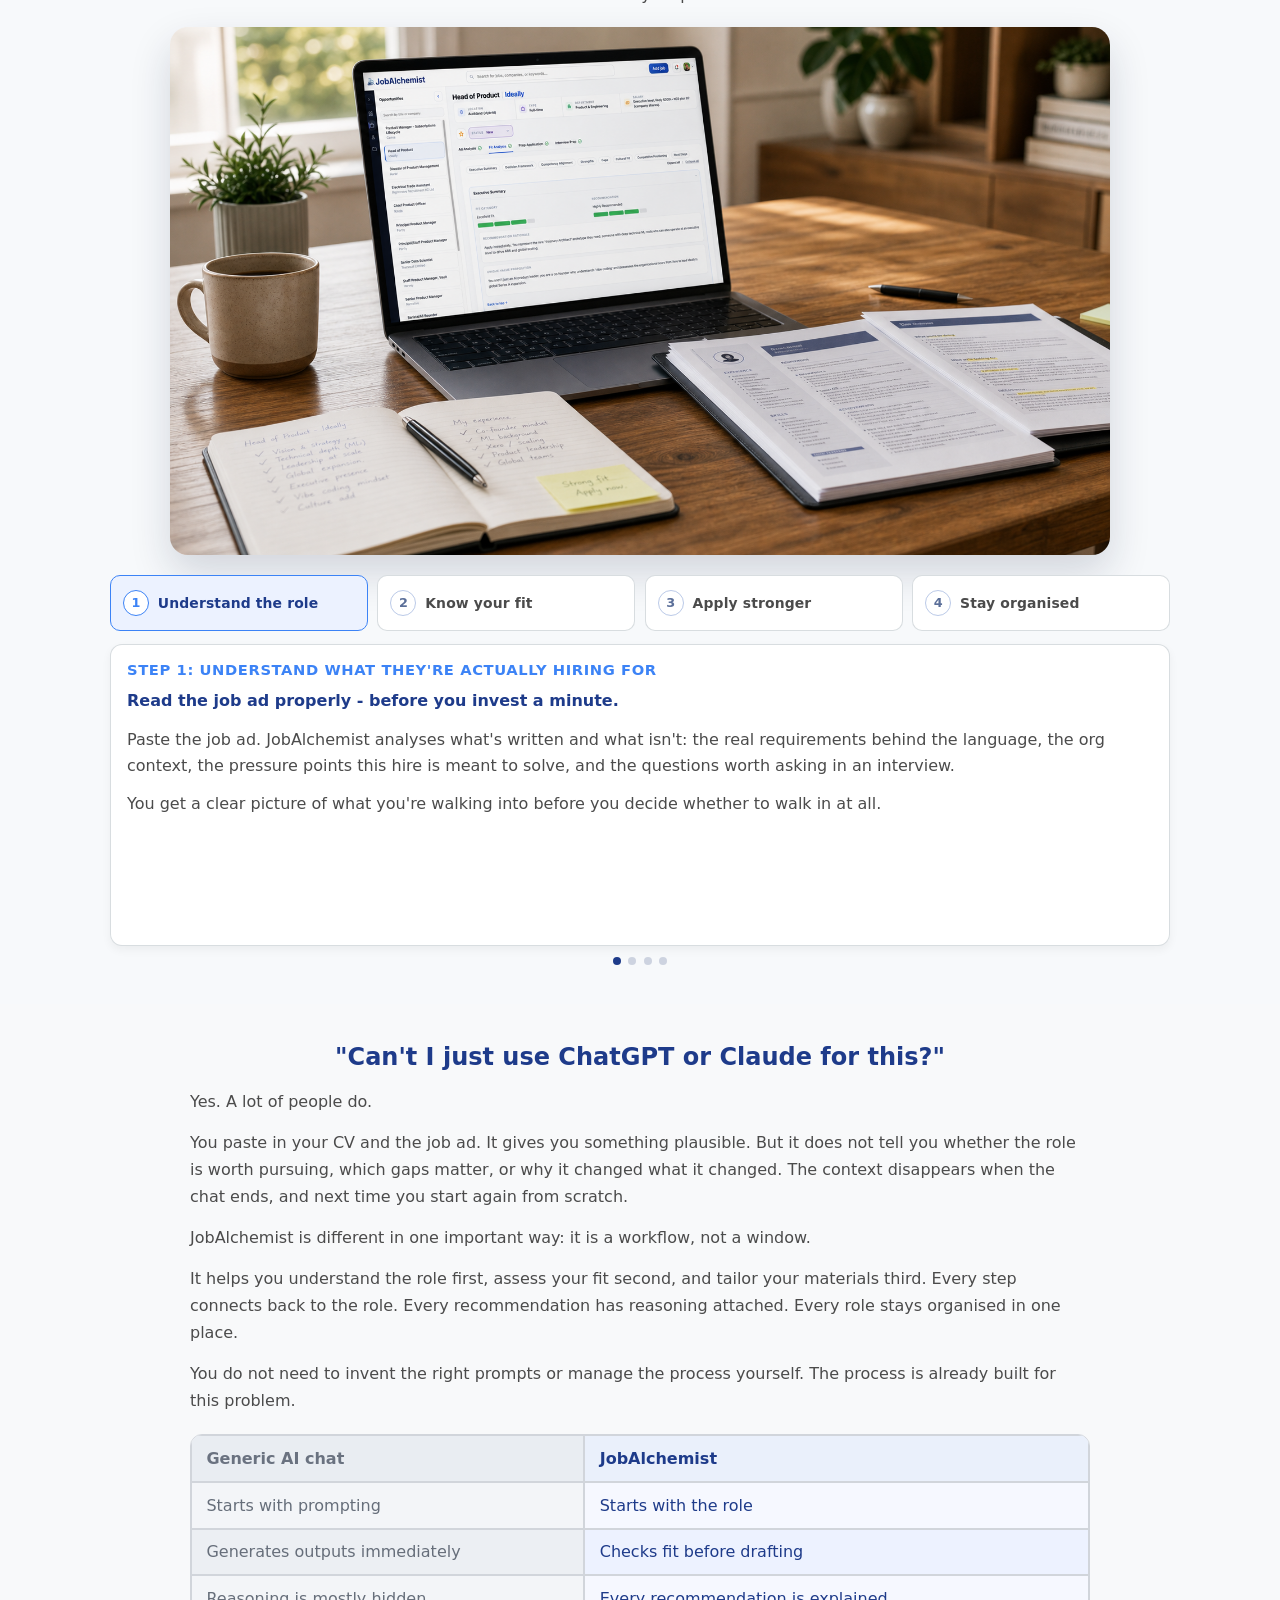
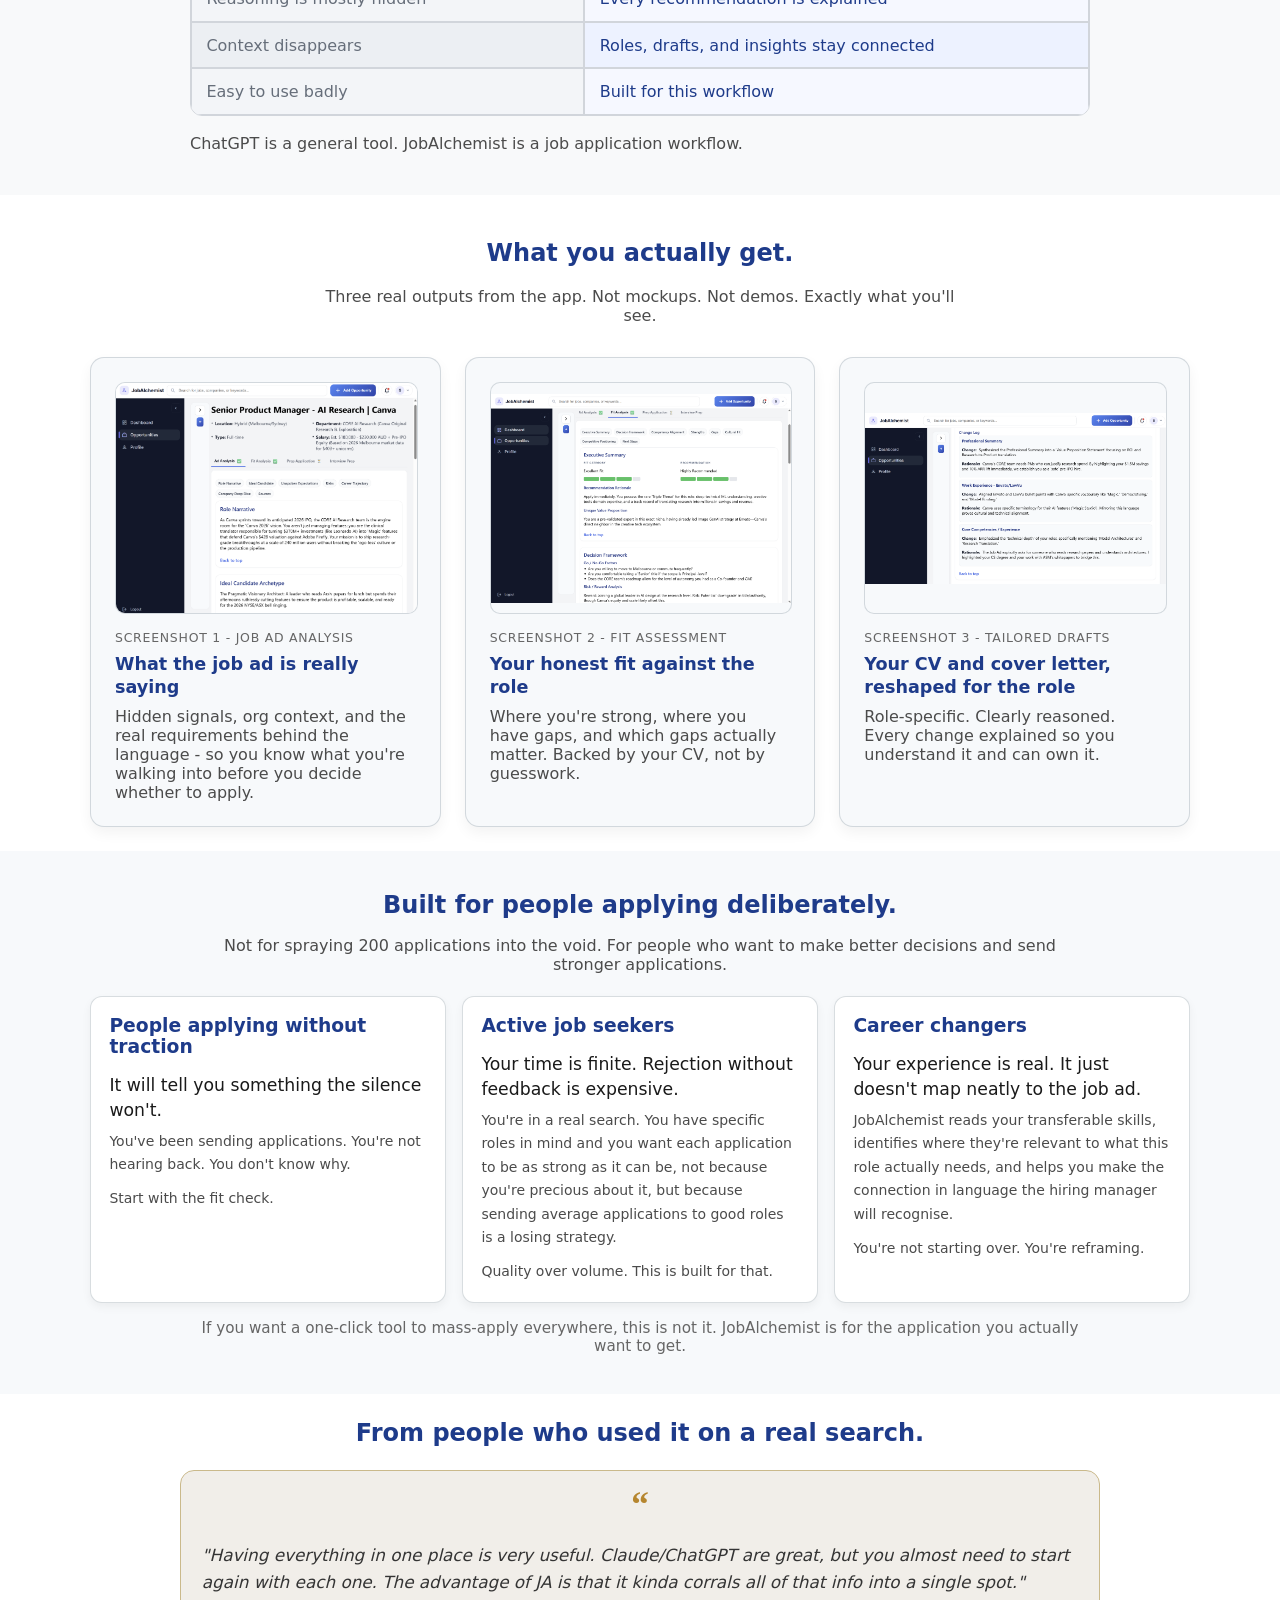
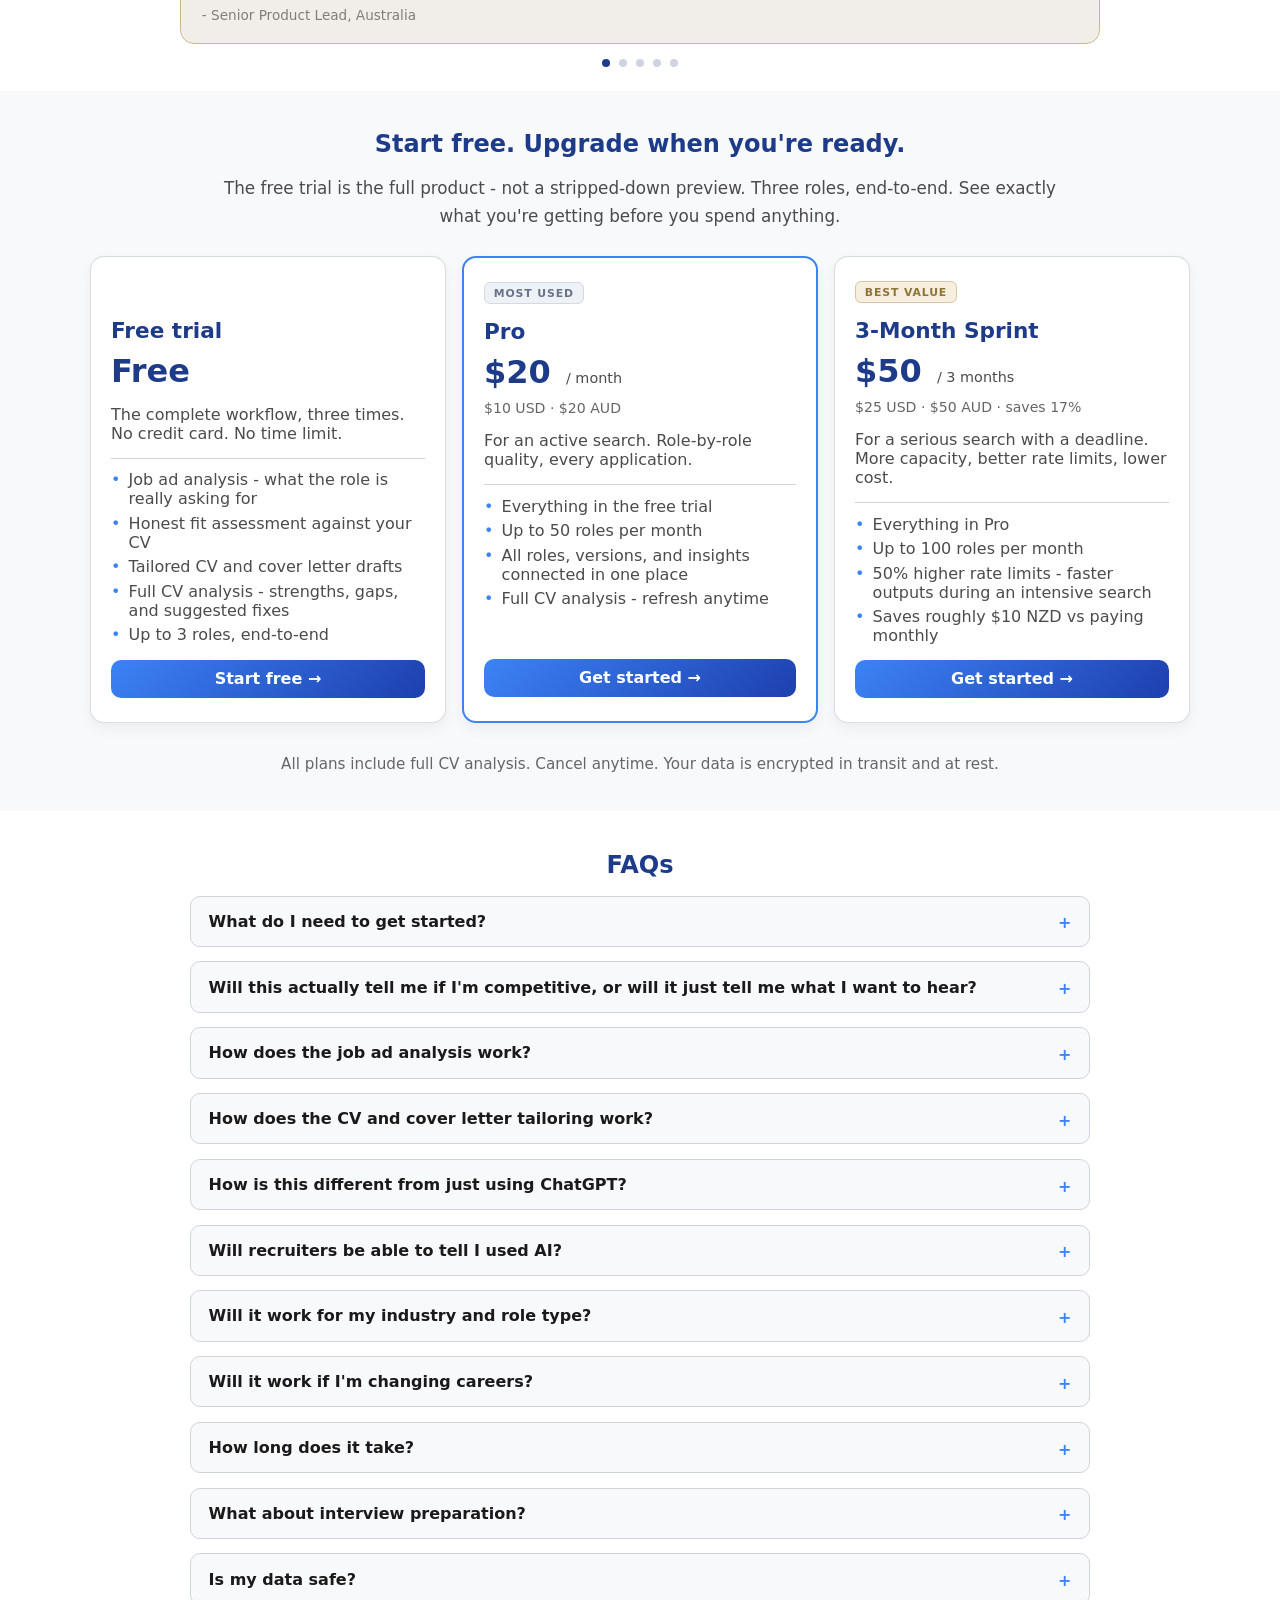
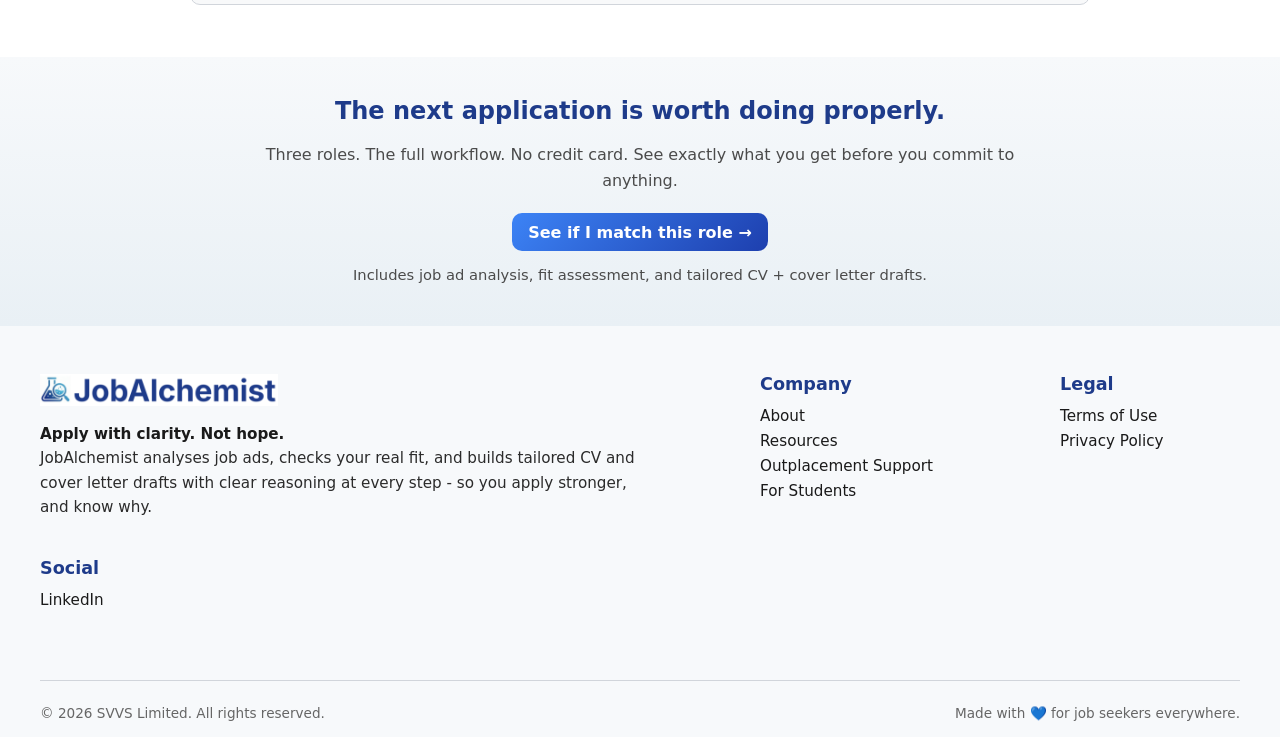
==== commit f827d7dd: "Revert "Revert "Merge pull request #14 from JobAlchemist/codex/add-landing-page-visuals"" This rever" ====
--- a/index.html
+++ b/index.html
@@ -14,7 +14,7 @@
   <meta property="og:title" content="JobAlchemist | Stop guessing your job fit. Find out.">
   <meta property="og:description" content="Read job ads properly, get an honest fit assessment, and generate tailored CV and cover letter drafts with reasoning you can trust.">
   <meta property="og:url" content="https://www.jobalchemist.tech/">
-  <meta property="og:updated_time" content="2026-03-24T00:00:00+13:00">
+  <meta property="og:updated_time" content="2026-06-30T00:00:00+12:00">
   <meta property="og:image" content="https://www.jobalchemist.tech/site-assests/JobAlchemist-unfurl-main-image.png">
   <meta property="og:image:alt" content="JobAlchemist landing page preview">
   <meta name="twitter:card" content="summary_large_image">
@@ -86,7 +86,7 @@
           "headline": "Stop guessing whether you're good enough for the job. Find out.",
           "description": "A structured workflow from job ad analysis to fit assessment to tailored CV and cover letter drafts.",
           "inLanguage": "en-NZ",
-          "dateModified": "2026-03-24",
+          "dateModified": "2026-06-30",
           "isPartOf": {
             "@id": "https://www.jobalchemist.tech/#website"
           },
@@ -246,14 +246,23 @@
 
   <header id="hero" class="hero-main">
     <div class="section-inner hero-inner">
-      <h1>Stop guessing whether you're good enough for the job. Find out.</h1>
-      <p>Paste the job ad and upload your CV. JobAlchemist shows what the role really needs, where you genuinely match, and how to tailor your CV and cover letter with clear reasoning at every step.</p>
-      <p>So you apply knowing where you stand. Not hoping.</p>
-      <div class="signup">
-        <a class="pricing-cta" href="https://app.jobalchemist.tech/signup" target="_blank" rel="noopener noreferrer">See if I match this role &rarr;</a>
-      </div>
-      <p class="hero-microcopy">Analyse up to 3 roles end-to-end. No credit card required.</p>
-      <p class="hero-social-proof">Used by job seekers across New Zealand, Australia, and North America.</p>
+      <div class="hero-copy">
+        <h1>Stop guessing whether you're good enough for the job. Find out.</h1>
+        <p>Paste the job ad and upload your CV. JobAlchemist shows what the role really needs, where you genuinely match, and how to tailor your CV and cover letter with clear reasoning at every step.</p>
+        <p>So you apply knowing where you stand. Not hoping.</p>
+      </div>
+      <figure class="hero-visual">
+        <img src="site-assests/landing-hero-uncertainty.png" width="1823" height="863" alt="Job seeker reviewing a role and CV at a laptop, feeling uncertain but focused" fetchpriority="high">
+      </figure>
+      <div class="hero-actions">
+        <div class="hero-action-primary">
+          <div class="signup">
+            <a class="pricing-cta" href="https://app.jobalchemist.tech/signup" target="_blank" rel="noopener noreferrer">See if I match this role &rarr;</a>
+          </div>
+          <p class="hero-microcopy">Analyse up to 3 roles end-to-end. No credit card required.</p>
+          <p class="hero-social-proof">Used by job seekers across New Zealand, Australia, and North America.</p>
+        </div>
+      </div>
     </div>
   </header>
 
@@ -278,11 +287,18 @@
   <section id="problem" class="problem-section">
     <div class="section-inner">
       <h2>You're not just applying. You're making decisions with incomplete information.</h2>
-      <p class="problem-intro">Most job ads do a poor job of telling you what actually matters.</p>
-      <p>They list everything, signal very little, and leave you guessing which requirements are real, which gaps matter, and whether this role is worth your time.</p>
-      <p>So most people do the same thing: skim the ad, tailor their CV based on instinct, send the application, and hear nothing back.</p>
-      <p>That's not just a CV problem. It's a decision problem.</p>
-      <p class="problem-close">JobAlchemist helps you understand the role properly, check your fit honestly, and helps tailor your application around what the company is actually hiring for.</p>
+      <div class="problem-grid">
+        <div class="problem-copy">
+          <p class="problem-intro">Most job ads do a poor job of telling you what actually matters.</p>
+          <p>They list everything, signal very little, and leave you guessing which requirements are real, which gaps matter, and whether this role is worth your time.</p>
+          <p>So most people do the same thing: skim the ad, tailor their CV based on instinct, send the application, and hear nothing back.</p>
+          <p>That's not just a CV problem. It's a decision problem.</p>
+          <p class="problem-close">JobAlchemist helps you understand the role properly, check your fit honestly, and helps tailor your application around what the company is actually hiring for.</p>
+        </div>
+        <figure class="problem-visual">
+          <img src="site-assests/landing-problem-workspace.png" width="1536" height="1024" alt="Messy job application workspace with a laptop, CV pages, highlighted job ad, and scattered notes" loading="lazy">
+        </figure>
+      </div>
     </div>
   </section>
 
@@ -290,6 +306,10 @@
     <div class="section-inner">
       <h2>A structured workflow for every role you apply for.</h2>
       <p class="section-subheading">Not a chat window. Not a template generator. A process - from job ad to application - with clear reasoning at every step.</p>
+
+      <figure class="workflow-visual">
+        <img src="site-assests/landing-solution-fit-analysis.png" width="1673" height="940" alt="JobAlchemist fit analysis interface displayed on a laptop in an organised application workspace" loading="lazy">
+      </figure>
 
       <div class="workflow-tabs-wrap" data-workflow-tabs>
         <div class="workflow-mobile-meta" aria-live="polite">
--- a/styles.css
+++ b/styles.css
@@ -2159,35 +2159,52 @@
 
 .landing-page .hero-main {
   background: var(--bg);
+  width: 100%;
+  max-width: none;
+  margin: 0;
+  padding: 2.7rem 0 1.2rem;
+}
+
+.landing-page .hero-main .hero-inner {
+  width: min(1180px, calc(100% - 2rem));
+  margin: 0 auto;
+  display: grid;
+  grid-template-columns: minmax(0, 0.88fr) minmax(360px, 1.12fr);
+  grid-template-areas:
+    "copy visual"
+    "actions actions";
+  align-items: start;
+  column-gap: clamp(1.4rem, 3vw, 3rem);
+  row-gap: 1.2rem;
+}
+
+.landing-page .hero-copy {
+  grid-area: copy;
+  min-width: 0;
+  text-align: left;
+}
+
+.landing-page .hero-main h1 {
+  margin: 0;
+  font-size: clamp(2rem, 4.4vw, 3rem);
+  line-height: 1.2;
+  color: var(--secondary);
+}
+
+.landing-page .hero-main p {
+  margin: 1rem 0 0;
+  max-width: 760px;
+  line-height: 1.65;
+  color: var(--text-muted);
+}
+
+.landing-page .hero-main .signup {
+  margin: 0;
+  display: flex;
+  justify-content: center;
   text-align: center;
   width: 100%;
   max-width: none;
-  margin: 0;
-  padding: 2.7rem 0 1rem;
-}
-
-.landing-page .hero-main .hero-inner {
-  width: min(980px, calc(100% - 2rem));
-  margin: 0 auto;
-}
-
-.landing-page .hero-main h1 {
-  margin: 0;
-  font-size: clamp(2rem, 4.4vw, 3rem);
-  line-height: 1.2;
-  color: var(--secondary);
-}
-
-.landing-page .hero-main p {
-  margin: 1rem auto 0;
-  max-width: 760px;
-  line-height: 1.65;
-  color: var(--text-muted);
-}
-
-.landing-page .hero-main .signup {
-  margin-top: 1.5rem;
-  margin-bottom: 0.6rem;
 }
 
 .landing-page .hero-main .pricing-cta {
@@ -2195,15 +2212,66 @@
 }
 
 .landing-page .hero-main .hero-microcopy {
-  margin-top: 0.7rem;
+  margin: 0.6rem 0 0;
   font-size: 0.95rem;
+  line-height: 1.45;
+  text-align: center;
 }
 
 .landing-page .hero-main .hero-social-proof {
-  margin-top: 0.7rem;
+  margin: 0.45rem 0 0;
   font-size: 0.95rem;
+  line-height: 1.45;
   font-weight: 400;
   color: var(--text-muted);
+  text-align: center;
+}
+
+.landing-page .hero-actions {
+  grid-area: actions;
+  display: block;
+  width: min(980px, 100%);
+  margin: 0 auto;
+}
+
+.landing-page .hero-action-primary {
+  width: 100%;
+  margin: 0 auto;
+}
+
+.landing-page .hero-action-primary .hero-microcopy,
+.landing-page .hero-action-primary .hero-social-proof {
+  max-width: 760px;
+  margin-left: auto;
+  margin-right: auto;
+}
+
+.landing-page .hero-visual,
+.landing-page .problem-visual,
+.landing-page .workflow-visual {
+  margin: 0;
+}
+
+.landing-page .hero-visual {
+  grid-area: visual;
+  position: relative;
+  overflow: hidden;
+  border-radius: 18px;
+  box-shadow: 0 18px 40px rgba(20, 34, 61, 0.16);
+  margin-top: clamp(1.7rem, 4vw, 4rem);
+}
+
+.landing-page .hero-visual img,
+.landing-page .problem-visual img,
+.landing-page .workflow-visual img {
+  display: block;
+  width: 100%;
+  height: auto;
+}
+
+.landing-page .hero-visual img {
+  aspect-ratio: 1823 / 863;
+  object-fit: cover;
 }
 
 .landing-page .proof-strip {
@@ -2283,6 +2351,7 @@
 .landing-page .faq-section,
 .landing-page .cta-close-section {
   padding: 2.4rem 0;
+  scroll-margin-top: 92px;
 }
 
 .landing-page .problem-section h2,
@@ -2307,7 +2376,19 @@
 }
 
 .landing-page .problem-section .section-inner {
-  max-width: 920px;
+  max-width: 1100px;
+}
+
+.landing-page .problem-grid {
+  display: grid;
+  grid-template-columns: minmax(0, 0.95fr) minmax(340px, 1.05fr);
+  align-items: center;
+  gap: clamp(1.4rem, 4vw, 3.2rem);
+  margin-top: 1.35rem;
+}
+
+.landing-page .problem-copy {
+  min-width: 0;
 }
 
 .landing-page .problem-section p {
@@ -2338,6 +2419,17 @@
   color: var(--text-muted);
 }
 
+.landing-page .problem-visual {
+  overflow: hidden;
+  border-radius: 16px;
+  box-shadow: 0 16px 34px rgba(20, 34, 61, 0.14);
+}
+
+.landing-page .problem-visual img {
+  aspect-ratio: 3 / 2;
+  object-fit: cover;
+}
+
 /* About page */
 .about-page .about-content {
   background: var(--bg);
@@ -2384,7 +2476,7 @@
 }
 
 .landing-page .workflow-section .section-inner {
-  max-width: 920px;
+  max-width: 1060px;
 }
 
 .landing-page .section-subheading {
@@ -2395,9 +2487,22 @@
 }
 
 .landing-page .workflow-tabs-wrap {
-  margin-top: 1.1rem;
+  margin-top: 1.25rem;
   width: 100%;
   max-width: 100%;
+}
+
+.landing-page .workflow-visual {
+  width: min(940px, 100%);
+  margin: 1.45rem auto 0;
+  overflow: hidden;
+  border-radius: 18px;
+  box-shadow: 0 18px 40px rgba(20, 34, 61, 0.16);
+}
+
+.landing-page .workflow-visual img {
+  aspect-ratio: 1673 / 940;
+  object-fit: cover;
 }
 
 .landing-page .workflow-mobile-meta,
@@ -2978,6 +3083,43 @@
 }
 
 @media (max-width: 1024px) {
+  .landing-page .hero-main .hero-inner {
+    grid-template-columns: 1fr;
+    grid-template-areas:
+      "copy"
+      "actions"
+      "visual";
+  }
+
+  .landing-page .problem-grid {
+    grid-template-columns: 1fr;
+  }
+
+  .landing-page .hero-copy {
+    text-align: center;
+  }
+
+  .landing-page .hero-main p {
+    margin-left: auto;
+    margin-right: auto;
+  }
+
+  .landing-page .hero-visual {
+    width: min(780px, 100%);
+    margin: 0 auto;
+  }
+
+  .landing-page .hero-actions {
+    grid-template-columns: 1fr;
+    width: min(760px, 100%);
+    margin-top: 0.15rem;
+  }
+
+  .landing-page .problem-visual {
+    width: min(760px, 100%);
+    margin: 0 auto;
+  }
+
   .landing-page .audience-grid {
     grid-template-columns: 1fr;
   }
@@ -3047,6 +3189,27 @@
 
   .landing-page .hero-main {
     padding-top: 2rem;
+  }
+
+  .landing-page .hero-main .hero-inner {
+    gap: 1.25rem;
+  }
+
+  .landing-page .hero-visual,
+  .landing-page .problem-visual,
+  .landing-page .workflow-visual {
+    border-radius: 14px;
+    box-shadow: 0 10px 24px rgba(20, 34, 61, 0.13);
+  }
+
+  .landing-page .hero-visual img {
+    aspect-ratio: 4 / 3;
+    object-position: 58% center;
+  }
+
+  .landing-page .problem-grid {
+    margin-top: 1rem;
+    gap: 1.1rem;
   }
 
   .landing-page .workflow-tab {
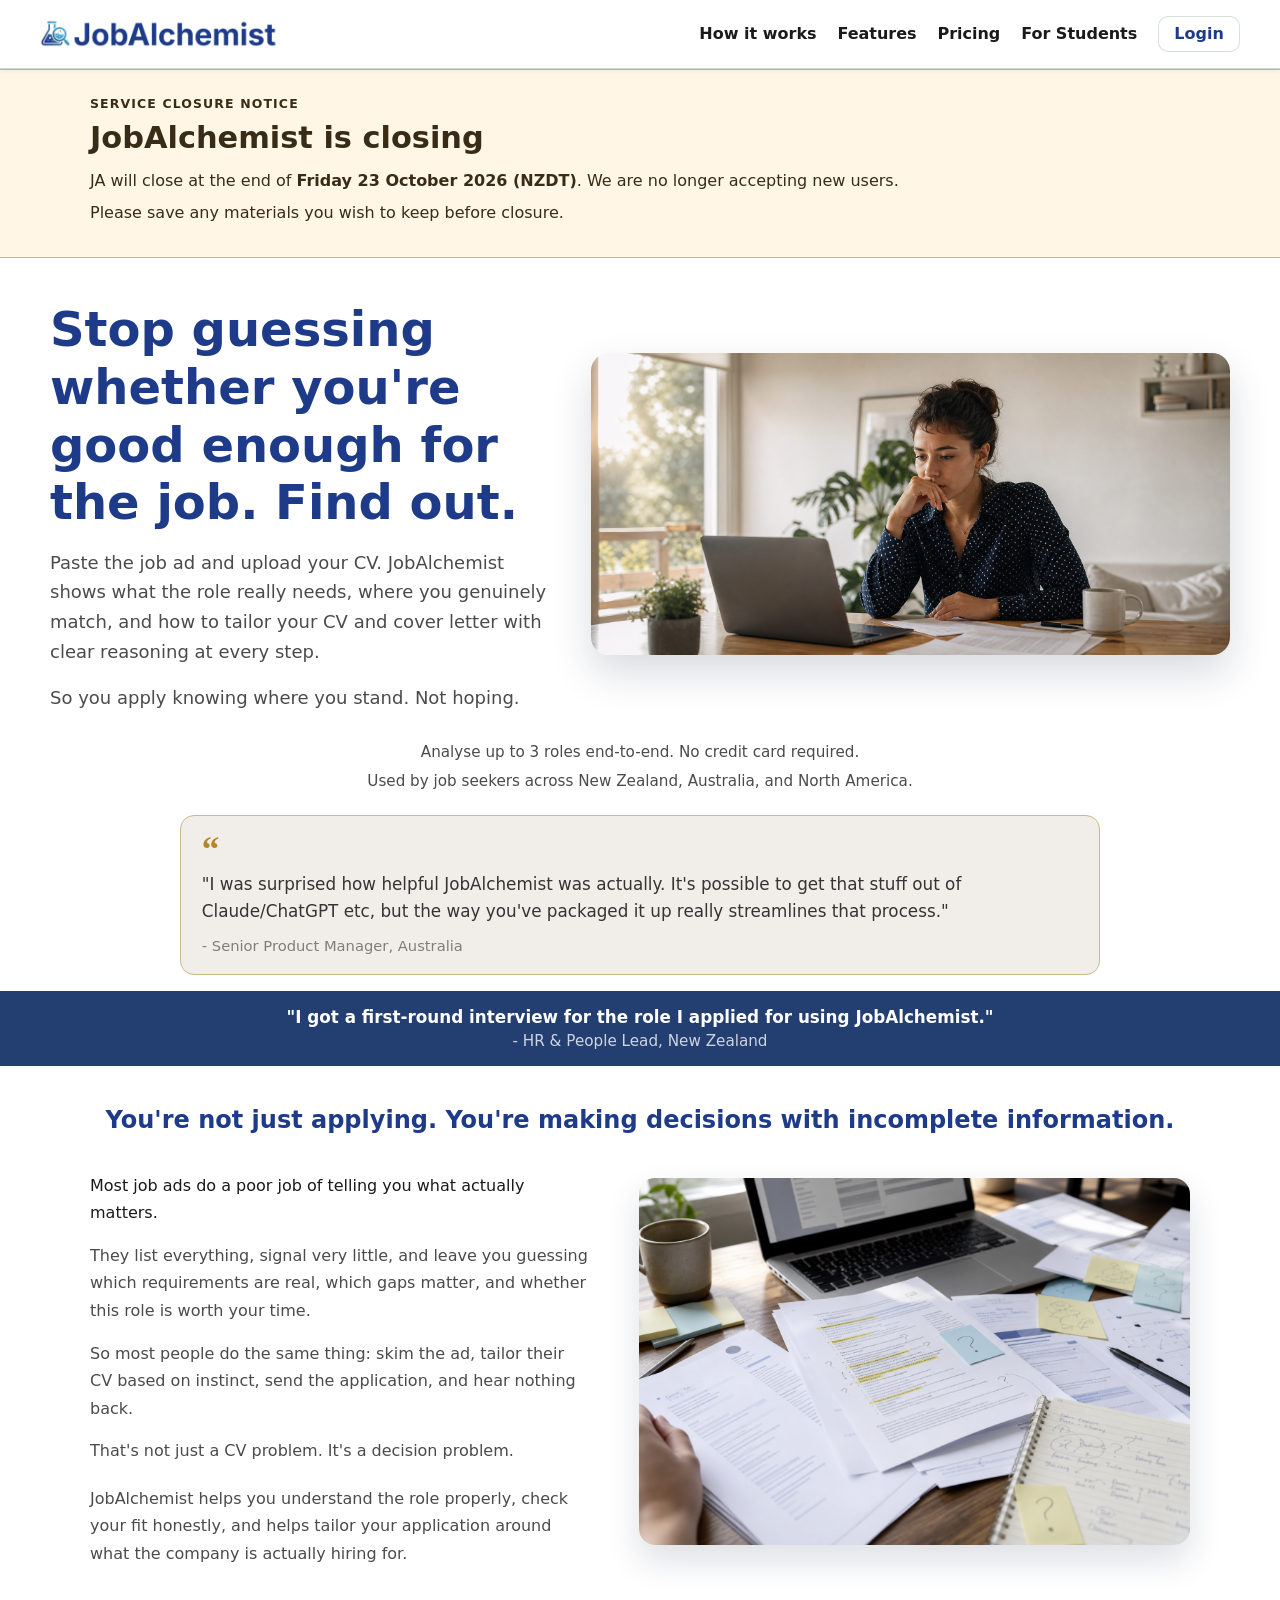
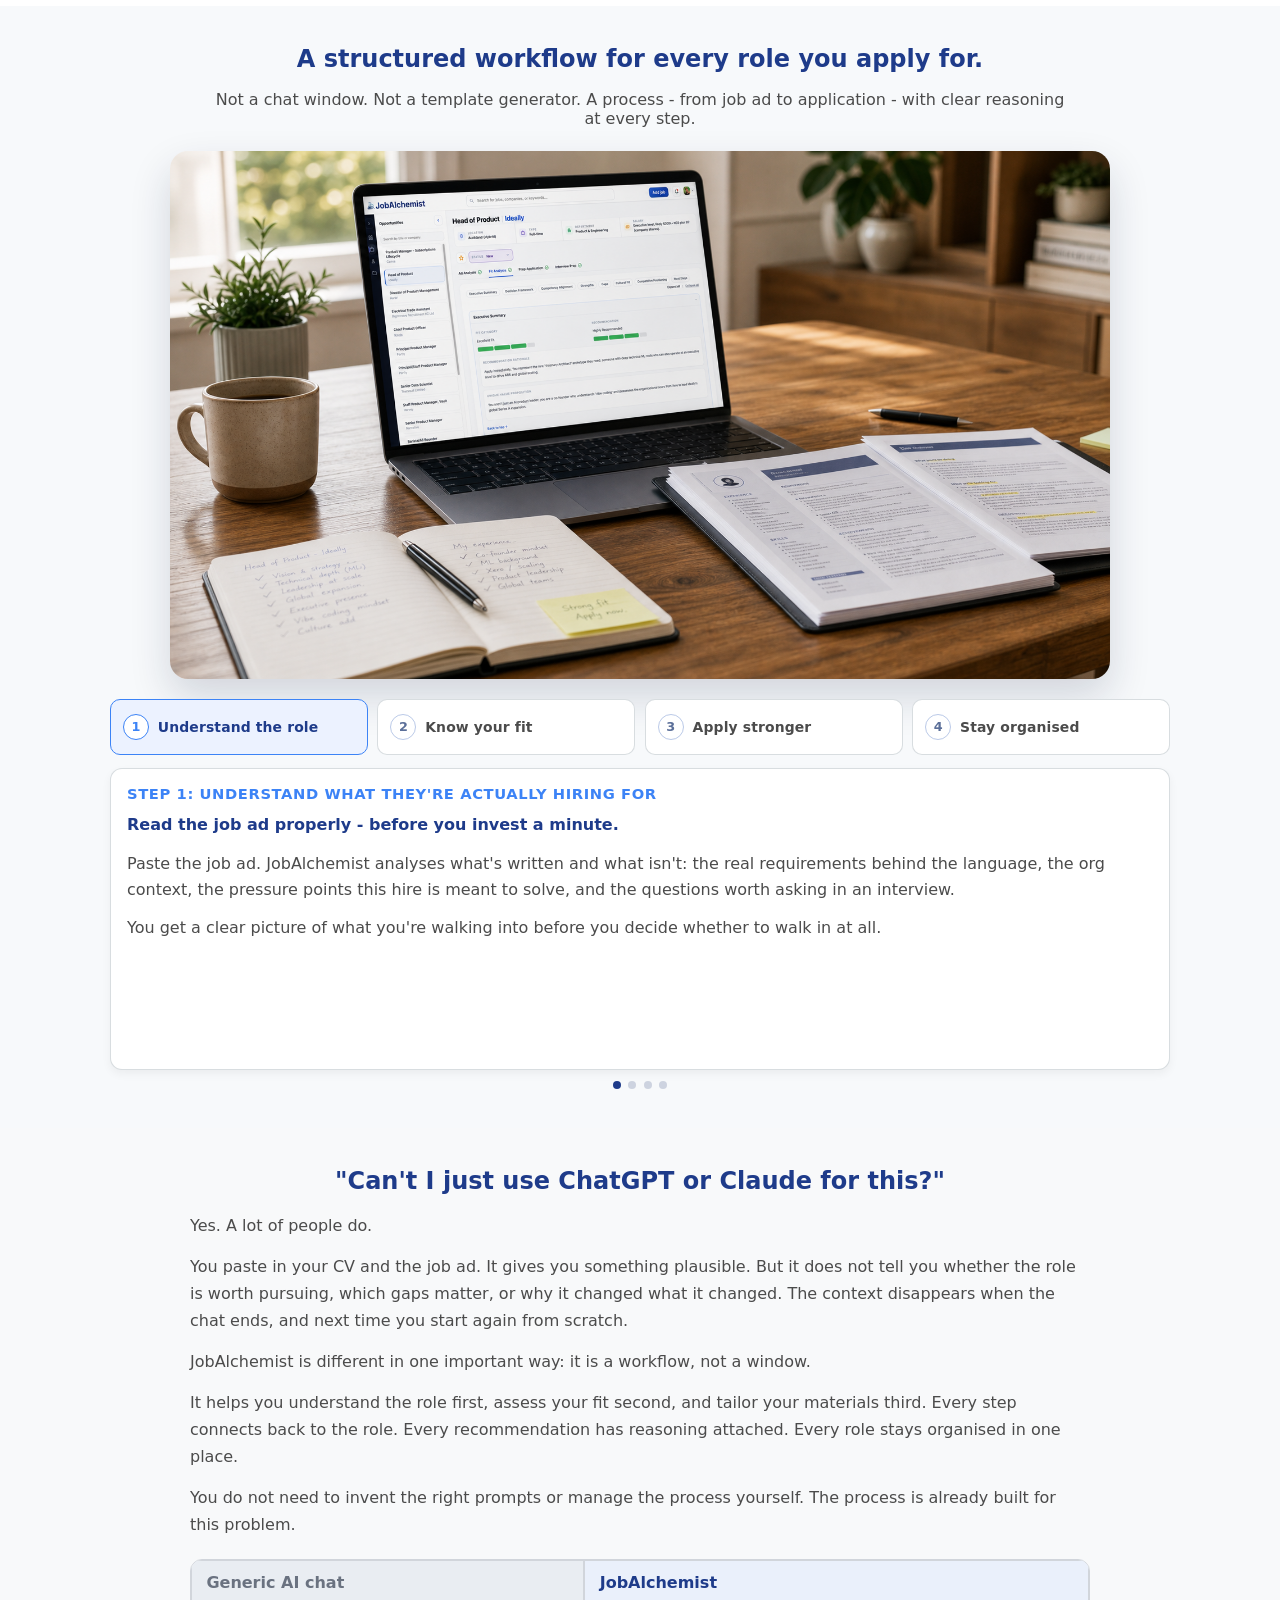
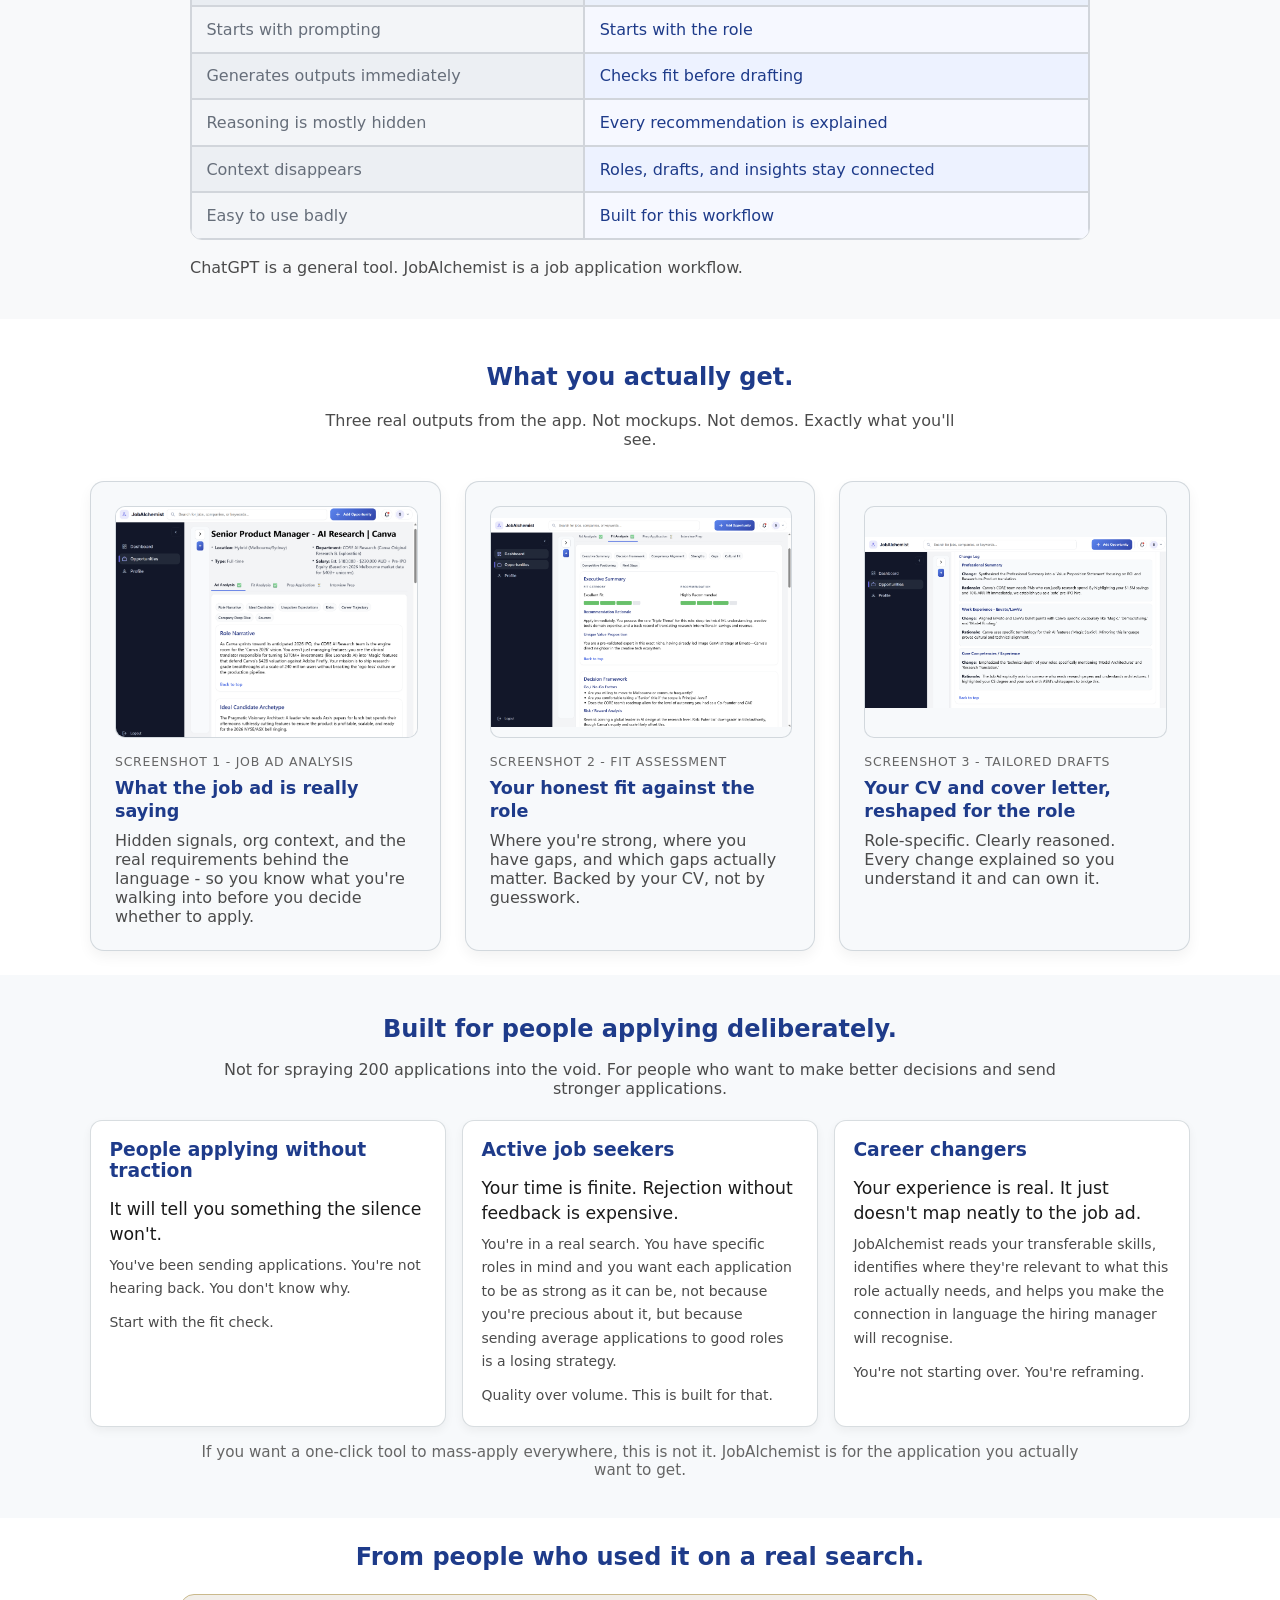
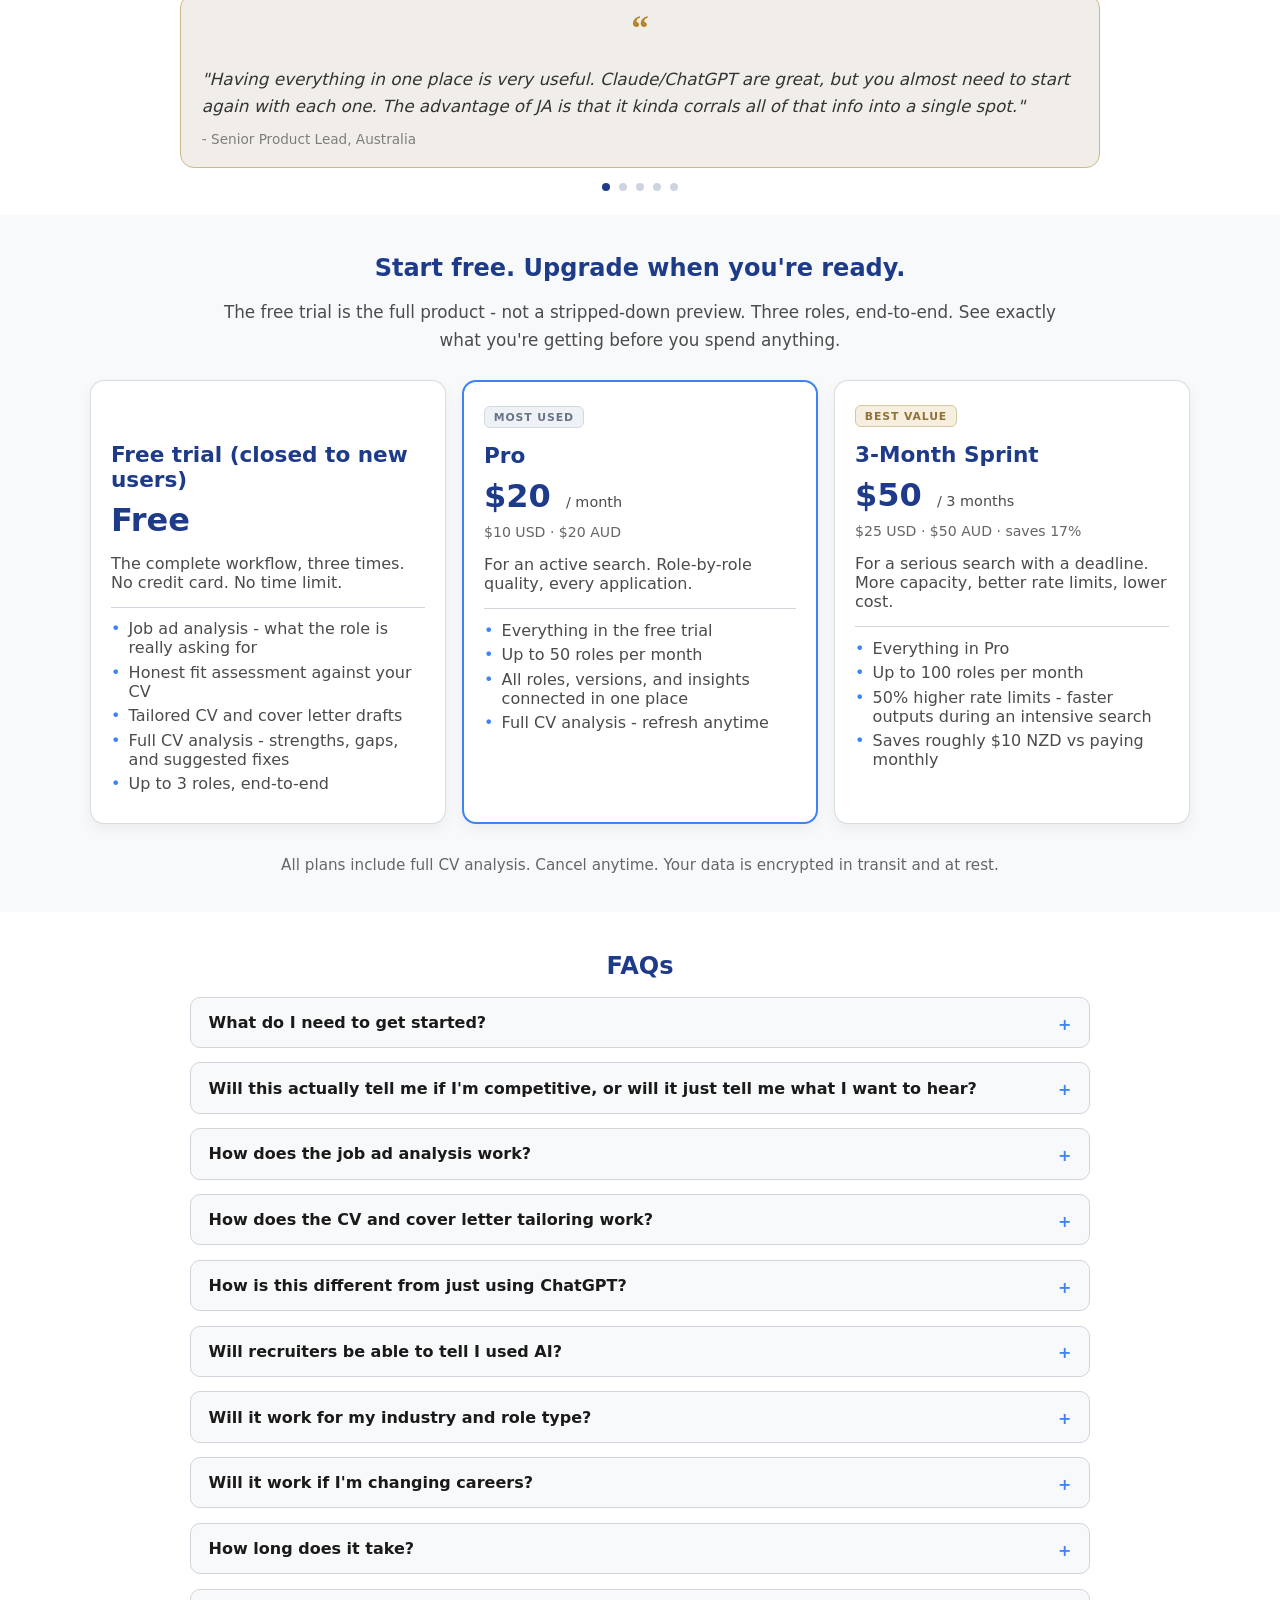
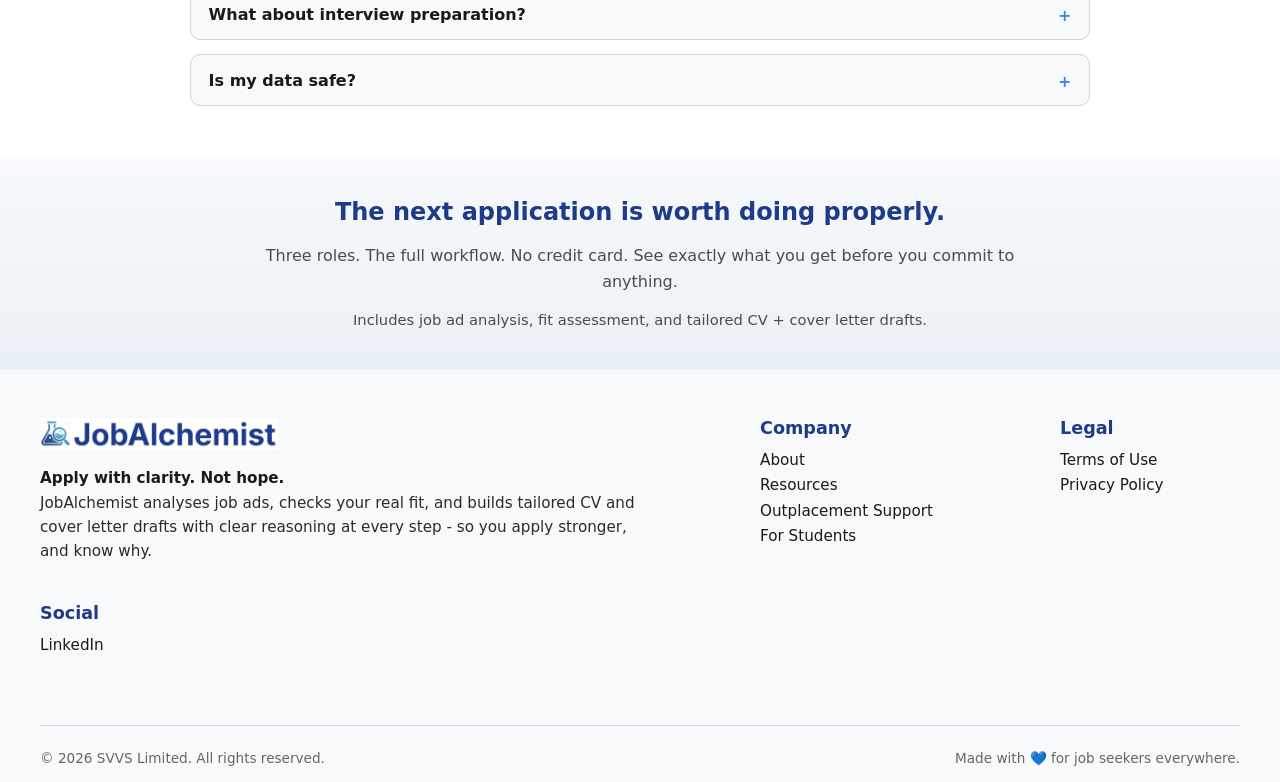
==== commit 7f234220: "Prepare marketing site for JobAlchemist shutdown" ====
--- a/index.html
+++ b/index.html
@@ -4,7 +4,7 @@
   <meta charset="UTF-8">
   <meta name="viewport" content="width=device-width, initial-scale=1.0">
   <title>JobAlchemist | Stop guessing your job fit. Find out.</title>
-  <meta name="description" content="JobAlchemist reads what job ads are really asking for, checks your honest fit, and builds tailored CV and cover letter drafts with clear reasoning.">
+  <meta name="description" content="JobAlchemist closes at the end of Friday 23 October 2026 (NZDT). Closed to new users. Existing users can save their work and email us for support.">
   <meta name="author" content="Suhel Mangera">
   <meta name="robots" content="index, follow, max-image-preview:large, max-snippet:-1, max-video-preview:-1">
   <link rel="canonical" href="https://www.jobalchemist.tech/">
@@ -12,17 +12,17 @@
   <meta property="og:type" content="website">
   <meta property="og:site_name" content="JobAlchemist">
   <meta property="og:title" content="JobAlchemist | Stop guessing your job fit. Find out.">
-  <meta property="og:description" content="Read job ads properly, get an honest fit assessment, and generate tailored CV and cover letter drafts with reasoning you can trust.">
+  <meta property="og:description" content="JobAlchemist closes at the end of Friday 23 October 2026 (NZDT). Closed to new users. Existing users can save their work and email us for support.">
   <meta property="og:url" content="https://www.jobalchemist.tech/">
-  <meta property="og:updated_time" content="2026-06-30T00:00:00+12:00">
+  <meta property="og:updated_time" content="2026-10-16T00:00:00+13:00">
   <meta property="og:image" content="https://www.jobalchemist.tech/site-assests/JobAlchemist-unfurl-main-image.png">
   <meta property="og:image:alt" content="JobAlchemist landing page preview">
   <meta name="twitter:card" content="summary_large_image">
   <meta name="twitter:title" content="JobAlchemist | Stop guessing your job fit. Find out.">
-  <meta name="twitter:description" content="Read job ads properly, check your honest fit, and apply with tailored drafts and clear rationale.">
+  <meta name="twitter:description" content="JobAlchemist closes at the end of Friday 23 October 2026 (NZDT). Closed to new users. Existing users can save their work and email us for support.">
   <meta name="twitter:image" content="https://www.jobalchemist.tech/site-assests/JobAlchemist-unfurl-main-image.png">
   <link rel="icon" type="image/png" href="site-assests/ja-favicon.png">
-  <link rel="stylesheet" href="styles.css">
+  <link rel="stylesheet" href="styles.css?v=20261016b">
   <script type="application/ld+json">
 {
   "@context": "https://schema.org",
@@ -56,162 +56,158 @@
 </script>
   <link href="https://cdn.jsdelivr.net/npm/bootstrap-icons@1.10.5/font/bootstrap-icons.css" rel="stylesheet">
   <script type="application/ld+json">
+{
+  "@context": "https://schema.org",
+  "@graph": [
     {
-      "@context": "https://schema.org",
-      "@graph": [
-        {
-          "@type": "Organization",
-          "@id": "https://www.jobalchemist.tech/#organization",
-          "name": "JobAlchemist",
-          "url": "https://www.jobalchemist.tech/",
-          "logo": "https://www.jobalchemist.tech/site-assests/email_logo.svg",
-          "sameAs": ["https://www.linkedin.com/company/jobalchemist-ai/"],
-          "description": "JobAlchemist helps job seekers decode job ads, assess fit, and create role-specific application drafts."
-        },
-        {
-          "@type": "WebSite",
-          "@id": "https://www.jobalchemist.tech/#website",
-          "url": "https://www.jobalchemist.tech/",
-          "name": "JobAlchemist",
-          "inLanguage": "en-NZ",
-          "publisher": {
-            "@id": "https://www.jobalchemist.tech/#organization"
-          }
-        },
-        {
-          "@type": "WebPage",
-          "@id": "https://www.jobalchemist.tech/#webpage",
-          "url": "https://www.jobalchemist.tech/",
-          "name": "JobAlchemist",
-          "headline": "Stop guessing whether you're good enough for the job. Find out.",
-          "description": "A structured workflow from job ad analysis to fit assessment to tailored CV and cover letter drafts.",
-          "inLanguage": "en-NZ",
-          "dateModified": "2026-06-30",
-          "isPartOf": {
-            "@id": "https://www.jobalchemist.tech/#website"
-          },
-          "about": {
-            "@id": "https://www.jobalchemist.tech/#software"
-          },
-          "mainEntity": {
-            "@id": "https://www.jobalchemist.tech/#faq"
-          }
-        },
-        {
-          "@type": "SoftwareApplication",
-          "@id": "https://www.jobalchemist.tech/#software",
-          "name": "JobAlchemist",
-          "applicationCategory": "BusinessApplication",
-          "operatingSystem": "Web",
-          "url": "https://app.jobalchemist.tech/signup",
-          "description": "Read what a job ad is really asking for, check your honest fit, and build tailored CV and cover letter drafts with clear reasoning.",
-          "offers": {
-            "@type": "Offer",
-            "price": "0",
-            "priceCurrency": "NZD",
-            "description": "Free trial for up to 3 roles with full workflow access."
-          },
-          "publisher": {
-            "@id": "https://www.jobalchemist.tech/#organization"
-          }
-        },
-        {
-          "@type": "FAQPage",
-          "@id": "https://www.jobalchemist.tech/#faq",
-          "mainEntity": [
-            {
-              "@type": "Question",
-              "name": "What do I need to get started?",
-              "acceptedAnswer": {
-                "@type": "Answer",
-                "text": "Two things: your current CV, and a job ad you're considering applying for. Upload your CV once, then paste a job ad and run your first analysis."
-              }
-            },
-            {
-              "@type": "Question",
-              "name": "Will this actually tell me if I'm competitive, or will it just tell me what I want to hear?",
-              "acceptedAnswer": {
-                "@type": "Answer",
-                "text": "It tells you the truth. If you're a strong match, you'll see evidence from your CV mapped to role requirements. If you're not, you'll see what is missing and what is likely to matter most."
-              }
-            },
-            {
-              "@type": "Question",
-              "name": "How does the job ad analysis work?",
-              "acceptedAnswer": {
-                "@type": "Answer",
-                "text": "We analyse the full text of the job ad to surface real requirements, context, and pressure points, then add current public company signals so you can assess the role with better context."
-              }
-            },
-            {
-              "@type": "Question",
-              "name": "How does the CV and cover letter tailoring work?",
-              "acceptedAnswer": {
-                "@type": "Answer",
-                "text": "We use your structured CV profile and the job's real requirements to reshape your CV and cover letter with role-specific narrative and a clear change log explaining what changed and why."
-              }
-            },
-            {
-              "@type": "Question",
-              "name": "How is this different from just using ChatGPT?",
-              "acceptedAnswer": {
-                "@type": "Answer",
-                "text": "ChatGPT is a general-purpose tool. JobAlchemist is a structured workflow with sequence and memory: analyse role, assess fit, then build tailored materials with rationale attached."
-              }
-            },
-            {
-              "@type": "Question",
-              "name": "Will recruiters be able to tell I used AI?",
-              "acceptedAnswer": {
-                "@type": "Answer",
-                "text": "Output is grounded in your actual CV and voice. JobAlchemist reshapes and sharpens what is already there, and the change log lets you review and own every adjustment."
-              }
-            },
-            {
-              "@type": "Question",
-              "name": "Will it work for my industry and role type?",
-              "acceptedAnswer": {
-                "@type": "Answer",
-                "text": "Yes. Each role is analysed from the job ad up rather than generic templates, and outputs are adjusted for regional conventions and seniority expectations."
-              }
-            },
-            {
-              "@type": "Question",
-              "name": "Will it work if I'm changing careers?",
-              "acceptedAnswer": {
-                "@type": "Answer",
-                "text": "Yes. JobAlchemist identifies transferable skills, maps them to what the role needs, and helps you explain the connection in language hiring managers recognise."
-              }
-            },
-            {
-              "@type": "Question",
-              "name": "How long does it take?",
-              "acceptedAnswer": {
-                "@type": "Answer",
-                "text": "After CV upload, a full analysis typically takes a few minutes. Most people complete a full application pack in under 15 minutes."
-              }
-            },
-            {
-              "@type": "Question",
-              "name": "What about interview preparation?",
-              "acceptedAnswer": {
-                "@type": "Answer",
-                "text": "Role-specific interview preparation is coming. It will generate likely questions from the role and fit gaps, then suggest grounded answers from your experience."
-              }
-            },
-            {
-              "@type": "Question",
-              "name": "Is my data safe?",
-              "acceptedAnswer": {
-                "@type": "Answer",
-                "text": "Data is stored securely with Supabase row-level security, encrypted in transit and at rest, and protected with least-privilege internal access practices."
-              }
-            }
-          ]
+      "@type": "Organization",
+      "@id": "https://www.jobalchemist.tech/#organization",
+      "name": "JobAlchemist",
+      "url": "https://www.jobalchemist.tech/",
+      "logo": "https://www.jobalchemist.tech/site-assests/email_logo.svg",
+      "sameAs": [
+        "https://www.linkedin.com/company/jobalchemist-ai/"
+      ],
+      "description": "JobAlchemist helps job seekers decode job ads, assess fit, and create role-specific application drafts."
+    },
+    {
+      "@type": "WebSite",
+      "@id": "https://www.jobalchemist.tech/#website",
+      "url": "https://www.jobalchemist.tech/",
+      "name": "JobAlchemist",
+      "inLanguage": "en-NZ",
+      "publisher": {
+        "@id": "https://www.jobalchemist.tech/#organization"
+      }
+    },
+    {
+      "@type": "WebPage",
+      "@id": "https://www.jobalchemist.tech/#webpage",
+      "url": "https://www.jobalchemist.tech/",
+      "name": "JobAlchemist",
+      "headline": "Stop guessing whether you're good enough for the job. Find out.",
+      "description": "A structured workflow from job ad analysis to fit assessment to tailored CV and cover letter drafts.",
+      "inLanguage": "en-NZ",
+      "dateModified": "2026-10-16",
+      "isPartOf": {
+        "@id": "https://www.jobalchemist.tech/#website"
+      },
+      "about": {
+        "@id": "https://www.jobalchemist.tech/#software"
+      },
+      "mainEntity": {
+        "@id": "https://www.jobalchemist.tech/#faq"
+      }
+    },
+    {
+      "@type": "SoftwareApplication",
+      "@id": "https://www.jobalchemist.tech/#software",
+      "name": "JobAlchemist",
+      "applicationCategory": "BusinessApplication",
+      "operatingSystem": "Web",
+      "url": "https://www.jobalchemist.tech/",
+      "description": "Read what a job ad is really asking for, check your honest fit, and build tailored CV and cover letter drafts with clear reasoning.",
+      "publisher": {
+        "@id": "https://www.jobalchemist.tech/#organization"
+      }
+    },
+    {
+      "@type": "FAQPage",
+      "@id": "https://www.jobalchemist.tech/#faq",
+      "mainEntity": [
+        {
+          "@type": "Question",
+          "name": "What do I need to get started?",
+          "acceptedAnswer": {
+            "@type": "Answer",
+            "text": "Two things: your current CV, and a job ad you're considering applying for. Upload your CV once, then paste a job ad and run your first analysis."
+          }
+        },
+        {
+          "@type": "Question",
+          "name": "Will this actually tell me if I'm competitive, or will it just tell me what I want to hear?",
+          "acceptedAnswer": {
+            "@type": "Answer",
+            "text": "It tells you the truth. If you're a strong match, you'll see evidence from your CV mapped to role requirements. If you're not, you'll see what is missing and what is likely to matter most."
+          }
+        },
+        {
+          "@type": "Question",
+          "name": "How does the job ad analysis work?",
+          "acceptedAnswer": {
+            "@type": "Answer",
+            "text": "We analyse the full text of the job ad to surface real requirements, context, and pressure points, then add current public company signals so you can assess the role with better context."
+          }
+        },
+        {
+          "@type": "Question",
+          "name": "How does the CV and cover letter tailoring work?",
+          "acceptedAnswer": {
+            "@type": "Answer",
+            "text": "We use your structured CV profile and the job's real requirements to reshape your CV and cover letter with role-specific narrative and a clear change log explaining what changed and why."
+          }
+        },
+        {
+          "@type": "Question",
+          "name": "How is this different from just using ChatGPT?",
+          "acceptedAnswer": {
+            "@type": "Answer",
+            "text": "ChatGPT is a general-purpose tool. JobAlchemist is a structured workflow with sequence and memory: analyse role, assess fit, then build tailored materials with rationale attached."
+          }
+        },
+        {
+          "@type": "Question",
+          "name": "Will recruiters be able to tell I used AI?",
+          "acceptedAnswer": {
+            "@type": "Answer",
+            "text": "Output is grounded in your actual CV and voice. JobAlchemist reshapes and sharpens what is already there, and the change log lets you review and own every adjustment."
+          }
+        },
+        {
+          "@type": "Question",
+          "name": "Will it work for my industry and role type?",
+          "acceptedAnswer": {
+            "@type": "Answer",
+            "text": "Yes. Each role is analysed from the job ad up rather than generic templates, and outputs are adjusted for regional conventions and seniority expectations."
+          }
+        },
+        {
+          "@type": "Question",
+          "name": "Will it work if I'm changing careers?",
+          "acceptedAnswer": {
+            "@type": "Answer",
+            "text": "Yes. JobAlchemist identifies transferable skills, maps them to what the role needs, and helps you explain the connection in language hiring managers recognise."
+          }
+        },
+        {
+          "@type": "Question",
+          "name": "How long does it take?",
+          "acceptedAnswer": {
+            "@type": "Answer",
+            "text": "After CV upload, a full analysis typically takes a few minutes. Most people complete a full application pack in under 15 minutes."
+          }
+        },
+        {
+          "@type": "Question",
+          "name": "What about interview preparation?",
+          "acceptedAnswer": {
+            "@type": "Answer",
+            "text": "Role-specific interview preparation is coming. It will generate likely questions from the role and fit gaps, then suggest grounded answers from your experience."
+          }
+        },
+        {
+          "@type": "Question",
+          "name": "Is my data safe?",
+          "acceptedAnswer": {
+            "@type": "Answer",
+            "text": "Data is stored securely with Supabase row-level security, encrypted in transit and at rest, and protected with least-privilege internal access practices."
+          }
         }
       ]
     }
-  </script>
+  ]
+}
+</script>
   <script>
     !function(t,e){var o,n,p,r;e.__SV||(window.posthog=e,e._i=[],e.init=function(i,s,a){function g(t,e){var o=e.split(".");2==o.length&&(t=t[o[0]],e=o[1]),t[e]=function(){t.push([e].concat(Array.prototype.slice.call(arguments,0)))}}(p=t.createElement("script")).type="text/javascript",p.crossOrigin="anonymous",p.async=!0,p.src=s.api_host.replace(".i.posthog.com","-assets.i.posthog.com")+"/static/array.js",(r=t.getElementsByTagName("script")[0]).parentNode.insertBefore(p,r);var u=e;for(void 0!==a?u=e[a]=[]:a="posthog",u.people=u.people||[],u.toString=function(t){var e="posthog";return"posthog"!==a&&(e+="."+a),t||(e+=" (stub)"),e},u.people.toString=function(){return u.toString(1)+".people (stub)"},o="init capture register register_once register_for_session unregister unregister_for_session getFeatureFlag getFeatureFlagPayload isFeatureEnabled reloadFeatureFlags updateEarlyAccessFeatureEnrollment getEarlyAccessFeatures on onFeatureFlags onSurveysLoaded onSessionId getSurveys getActiveMatchingSurveys renderSurvey canRenderSurvey canRenderSurveyAsync identify setPersonProperties group resetGroups setPersonPropertiesForFlags resetPersonPropertiesForFlags setGroupPropertiesForFlags resetGroupPropertiesForFlags reset get_distinct_id getGroups get_session_id get_session_replay_url alias set_config startSessionRecording stopSessionRecording sessionRecordingStarted captureException loadToolbar get_property getSessionProperty createPersonProfile opt_in_capturing opt_out_capturing has_opted_in_capturing has_opted_out_capturing clear_opt_in_out_capturing debug getPageViewId captureTraceFeedback captureTraceMetric".split(" "),n=0;n<o.length;n++)g(u,o[n]);e._i.push([i,s,a])},e.__SV=1)}(document,window.posthog||[]);
     posthog.init('phc_poROHHbWICEfgz0AqBOLKpb3fTZqhYEPXeuxI07wHsb', {
@@ -220,7 +216,7 @@
     })
   </script>
 </head>
-<body id="top" class="landing-page">
+<body data-closure-phase="before" id="top" class="landing-page">
   <nav class="navbar">
     <div class="container">
       <a href="#top" class="logo" aria-label="JobAlchemist home">
@@ -239,10 +235,19 @@
         <li><a href="#pricing">Pricing</a></li>
         <li><a href="students.html">For Students</a></li>
         <li><a class="login-button" href="https://app.jobalchemist.tech/login" target="_blank" rel="noopener noreferrer">Login</a></li>
-        <li><a class="cta-button" href="https://app.jobalchemist.tech/signup" target="_blank" rel="noopener noreferrer">Try free &rarr;</a></li>
+
       </ul>
     </div>
   </nav>
+  <aside class="closure-notice" aria-labelledby="closure-heading">
+    <div class="closure-notice-inner">
+      <p class="closure-eyebrow">Service closure notice</p>
+      <h2 id="closure-heading">JobAlchemist is closing</h2>
+      <p>JA will close at the end of <strong>Friday 23 October 2026 (NZDT)</strong>. We are no longer accepting new users.</p>
+      <p>Please save any materials you wish to keep before closure.</p>
+    </div>
+  </aside>
+
 
   <header id="hero" class="hero-main">
     <div class="section-inner hero-inner">
@@ -256,9 +261,7 @@
       </figure>
       <div class="hero-actions">
         <div class="hero-action-primary">
-          <div class="signup">
-            <a class="pricing-cta" href="https://app.jobalchemist.tech/signup" target="_blank" rel="noopener noreferrer">See if I match this role &rarr;</a>
-          </div>
+
           <p class="hero-microcopy">Analyse up to 3 roles end-to-end. No credit card required.</p>
           <p class="hero-social-proof">Used by job seekers across New Zealand, Australia, and North America.</p>
         </div>
@@ -550,7 +553,7 @@
       <div class="pricing-grid">
         <article class="pricing-card">
           <div class="pricing-badge pricing-badge-placeholder" aria-hidden="true">&nbsp;</div>
-          <h3>Free trial</h3>
+          <h3>Free trial (closed to new users)</h3>
           <p class="pricing-amount">Free</p>
           <p class="pricing-tagline">The complete workflow, three times. No credit card. No time limit.</p>
           <div class="pricing-features">
@@ -562,7 +565,7 @@
               <li>Up to 3 roles, end-to-end</li>
             </ul>
           </div>
-          <a class="pricing-cta" href="https://app.jobalchemist.tech/signup" target="_blank" rel="noopener noreferrer">Start free &rarr;</a>
+
         </article>
 
         <article class="pricing-card featured">
@@ -580,7 +583,7 @@
               <li>Full CV analysis - refresh anytime</li>
             </ul>
           </div>
-          <a class="pricing-cta" href="https://app.jobalchemist.tech/signup" target="_blank" rel="noopener noreferrer">Get started &rarr;</a>
+
         </article>
 
         <article class="pricing-card">
@@ -598,7 +601,7 @@
               <li>Saves roughly $10 NZD vs paying monthly</li>
             </ul>
           </div>
-          <a class="pricing-cta" href="https://app.jobalchemist.tech/signup" target="_blank" rel="noopener noreferrer">Get started &rarr;</a>
+
         </article>
       </div>
 
@@ -693,7 +696,7 @@
     <div class="section-inner">
       <h2>The next application is worth doing properly.</h2>
       <p>Three roles. The full workflow. No credit card. See exactly what you get before you commit to anything.</p>
-      <a class="pricing-cta" href="https://app.jobalchemist.tech/signup" target="_blank" rel="noopener noreferrer">See if I match this role &rarr;</a>
+
       <p class="cta-microcopy">Includes job ad analysis, fit assessment, and tailored CV + cover letter drafts.</p>
     </div>
   </section>
@@ -705,6 +708,7 @@
       <div class="image-modal-meta">
         <h3 id="image-modal-title" class="image-modal-title"></h3>
         <p id="image-modal-caption" class="image-modal-caption"></p>
+
       </div>
     </div>
   </div>
--- a/styles.css
+++ b/styles.css
@@ -4131,3 +4131,21 @@
     padding-left: 1.1rem;
   }
 }
+
+/* Shutdown notices are static HTML so they remain visible without JavaScript. */
+body[data-closure-phase] { padding-top: 0; }
+body[data-closure-phase] > .navbar { position: relative; top: auto; }
+.closure-notice { background: #fff6e5; border-block: 1px solid #d6b56d; padding: 1.5rem 1.25rem; color: #382c16; }
+.closure-notice-inner { max-width: 1100px; margin: 0 auto; }
+.closure-notice .closure-eyebrow { margin: 0 0 .35rem; font-size: .78rem; font-weight: 700; letter-spacing: .09em; text-transform: uppercase; }
+.closure-notice h2 { margin: 0 0 .65rem; color: #382c16; font-size: clamp(1.4rem, 3vw, 1.9rem); line-height: 1.25; }
+.closure-notice p { margin: .45rem 0; line-height: 1.6; }
+.closure-notice a { color: #694400; text-decoration: underline; overflow-wrap: anywhere; }
+.closure-notice .closure-context { font-size: .9rem; }
+.closure-notice a:focus-visible { outline: 3px solid #694400; outline-offset: 3px; }
+body[data-closure-phase] .legal-content { padding-top: 2rem; }
+.closed-home { max-width: 720px; margin: 0 auto; padding: clamp(2rem, 8vw, 5rem) 1.5rem; }
+.closed-home h1 { font-size: clamp(2rem, 6vw, 3.25rem); line-height: 1.15; }
+.closed-home p { line-height: 1.7; }
+.closed-home img { width: 180px; max-width: 100%; }
+.closed-home nav { display: flex; flex-wrap: wrap; gap: 1.25rem; margin-top: 2rem; }
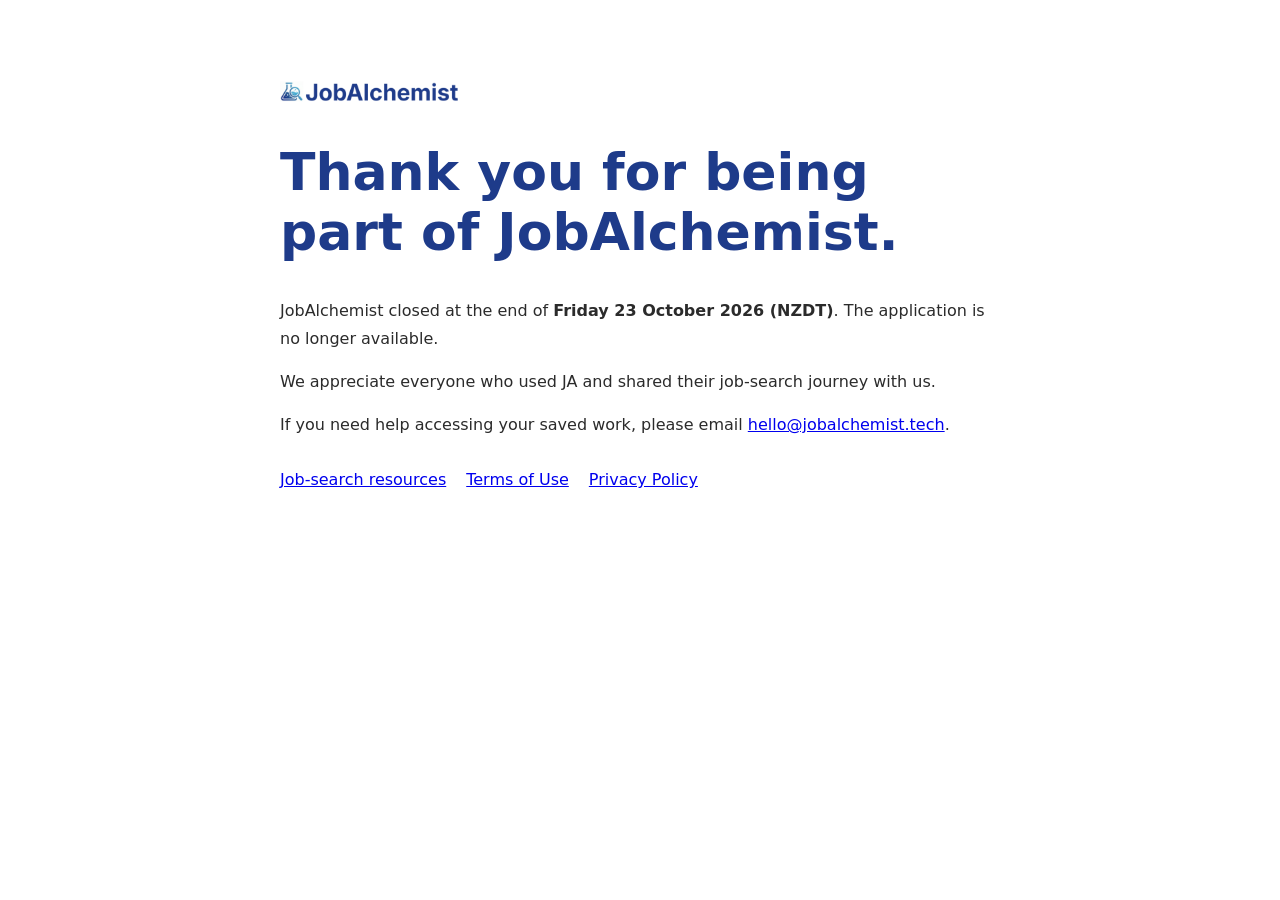
==== commit 5c30ed87: "Publish JobAlchemist post-closure site" ====
--- a/index.html
+++ b/index.html
@@ -1,754 +1,23 @@
 <!DOCTYPE html>
-<html lang="en-NZ">
-<head>
-  <meta charset="UTF-8">
-  <meta name="viewport" content="width=device-width, initial-scale=1.0">
-  <title>JobAlchemist | Stop guessing your job fit. Find out.</title>
-  <meta name="description" content="JobAlchemist closes at the end of Friday 23 October 2026 (NZDT). Closed to new users. Existing users can save their work and email us for support.">
-  <meta name="author" content="Suhel Mangera">
-  <meta name="robots" content="index, follow, max-image-preview:large, max-snippet:-1, max-video-preview:-1">
-  <link rel="canonical" href="https://www.jobalchemist.tech/">
-  <meta property="og:locale" content="en_NZ">
-  <meta property="og:type" content="website">
-  <meta property="og:site_name" content="JobAlchemist">
-  <meta property="og:title" content="JobAlchemist | Stop guessing your job fit. Find out.">
-  <meta property="og:description" content="JobAlchemist closes at the end of Friday 23 October 2026 (NZDT). Closed to new users. Existing users can save their work and email us for support.">
-  <meta property="og:url" content="https://www.jobalchemist.tech/">
-  <meta property="og:updated_time" content="2026-10-16T00:00:00+13:00">
-  <meta property="og:image" content="https://www.jobalchemist.tech/site-assests/JobAlchemist-unfurl-main-image.png">
-  <meta property="og:image:alt" content="JobAlchemist landing page preview">
-  <meta name="twitter:card" content="summary_large_image">
-  <meta name="twitter:title" content="JobAlchemist | Stop guessing your job fit. Find out.">
-  <meta name="twitter:description" content="JobAlchemist closes at the end of Friday 23 October 2026 (NZDT). Closed to new users. Existing users can save their work and email us for support.">
-  <meta name="twitter:image" content="https://www.jobalchemist.tech/site-assests/JobAlchemist-unfurl-main-image.png">
-  <link rel="icon" type="image/png" href="site-assests/ja-favicon.png">
-  <link rel="stylesheet" href="styles.css?v=20261016b">
-  <script type="application/ld+json">
-{
-  "@context": "https://schema.org",
-  "@type": "Organization",
-  "name": "JobAlchemist",
-  "alternateName": "JobAlchemist AI",
-  "url": "https://www.jobalchemist.tech",
-  "logo": "https://www.jobalchemist.tech/site-assests/email_logo.svg",
-  "foundingDate": "2026",
-  "description": "JobAlchemist is an AI-powered job application workflow tool. It analyses job ads, checks your fit before you apply, and generates tailored CV and cover letter drafts with clear reasoning. Built by SVVS Limited, New Zealand.",
-  "founder": [
-    {
-      "@type": "Person",
-      "name": "Suhel Mangera"
-    },
-    {
-      "@type": "Person",
-      "name": "Vanessa Thornton"
-    }
-  ],
-  "address": {
-    "@type": "PostalAddress",
-    "addressCountry": "NZ"
-  },
-  "legalName": "SVVS Limited",
-  "sameAs": [
-    "https://www.linkedin.com/company/jobalchemist-ai/",
-    "https://app.jobalchemist.tech"
-  ]
-}
-</script>
-  <link href="https://cdn.jsdelivr.net/npm/bootstrap-icons@1.10.5/font/bootstrap-icons.css" rel="stylesheet">
-  <script type="application/ld+json">
-{
-  "@context": "https://schema.org",
-  "@graph": [
-    {
-      "@type": "Organization",
-      "@id": "https://www.jobalchemist.tech/#organization",
-      "name": "JobAlchemist",
-      "url": "https://www.jobalchemist.tech/",
-      "logo": "https://www.jobalchemist.tech/site-assests/email_logo.svg",
-      "sameAs": [
-        "https://www.linkedin.com/company/jobalchemist-ai/"
-      ],
-      "description": "JobAlchemist helps job seekers decode job ads, assess fit, and create role-specific application drafts."
-    },
-    {
-      "@type": "WebSite",
-      "@id": "https://www.jobalchemist.tech/#website",
-      "url": "https://www.jobalchemist.tech/",
-      "name": "JobAlchemist",
-      "inLanguage": "en-NZ",
-      "publisher": {
-        "@id": "https://www.jobalchemist.tech/#organization"
-      }
-    },
-    {
-      "@type": "WebPage",
-      "@id": "https://www.jobalchemist.tech/#webpage",
-      "url": "https://www.jobalchemist.tech/",
-      "name": "JobAlchemist",
-      "headline": "Stop guessing whether you're good enough for the job. Find out.",
-      "description": "A structured workflow from job ad analysis to fit assessment to tailored CV and cover letter drafts.",
-      "inLanguage": "en-NZ",
-      "dateModified": "2026-10-16",
-      "isPartOf": {
-        "@id": "https://www.jobalchemist.tech/#website"
-      },
-      "about": {
-        "@id": "https://www.jobalchemist.tech/#software"
-      },
-      "mainEntity": {
-        "@id": "https://www.jobalchemist.tech/#faq"
-      }
-    },
-    {
-      "@type": "SoftwareApplication",
-      "@id": "https://www.jobalchemist.tech/#software",
-      "name": "JobAlchemist",
-      "applicationCategory": "BusinessApplication",
-      "operatingSystem": "Web",
-      "url": "https://www.jobalchemist.tech/",
-      "description": "Read what a job ad is really asking for, check your honest fit, and build tailored CV and cover letter drafts with clear reasoning.",
-      "publisher": {
-        "@id": "https://www.jobalchemist.tech/#organization"
-      }
-    },
-    {
-      "@type": "FAQPage",
-      "@id": "https://www.jobalchemist.tech/#faq",
-      "mainEntity": [
-        {
-          "@type": "Question",
-          "name": "What do I need to get started?",
-          "acceptedAnswer": {
-            "@type": "Answer",
-            "text": "Two things: your current CV, and a job ad you're considering applying for. Upload your CV once, then paste a job ad and run your first analysis."
-          }
-        },
-        {
-          "@type": "Question",
-          "name": "Will this actually tell me if I'm competitive, or will it just tell me what I want to hear?",
-          "acceptedAnswer": {
-            "@type": "Answer",
-            "text": "It tells you the truth. If you're a strong match, you'll see evidence from your CV mapped to role requirements. If you're not, you'll see what is missing and what is likely to matter most."
-          }
-        },
-        {
-          "@type": "Question",
-          "name": "How does the job ad analysis work?",
-          "acceptedAnswer": {
-            "@type": "Answer",
-            "text": "We analyse the full text of the job ad to surface real requirements, context, and pressure points, then add current public company signals so you can assess the role with better context."
-          }
-        },
-        {
-          "@type": "Question",
-          "name": "How does the CV and cover letter tailoring work?",
-          "acceptedAnswer": {
-            "@type": "Answer",
-            "text": "We use your structured CV profile and the job's real requirements to reshape your CV and cover letter with role-specific narrative and a clear change log explaining what changed and why."
-          }
-        },
-        {
-          "@type": "Question",
-          "name": "How is this different from just using ChatGPT?",
-          "acceptedAnswer": {
-            "@type": "Answer",
-            "text": "ChatGPT is a general-purpose tool. JobAlchemist is a structured workflow with sequence and memory: analyse role, assess fit, then build tailored materials with rationale attached."
-          }
-        },
-        {
-          "@type": "Question",
-          "name": "Will recruiters be able to tell I used AI?",
-          "acceptedAnswer": {
-            "@type": "Answer",
-            "text": "Output is grounded in your actual CV and voice. JobAlchemist reshapes and sharpens what is already there, and the change log lets you review and own every adjustment."
-          }
-        },
-        {
-          "@type": "Question",
-          "name": "Will it work for my industry and role type?",
-          "acceptedAnswer": {
-            "@type": "Answer",
-            "text": "Yes. Each role is analysed from the job ad up rather than generic templates, and outputs are adjusted for regional conventions and seniority expectations."
-          }
-        },
-        {
-          "@type": "Question",
-          "name": "Will it work if I'm changing careers?",
-          "acceptedAnswer": {
-            "@type": "Answer",
-            "text": "Yes. JobAlchemist identifies transferable skills, maps them to what the role needs, and helps you explain the connection in language hiring managers recognise."
-          }
-        },
-        {
-          "@type": "Question",
-          "name": "How long does it take?",
-          "acceptedAnswer": {
-            "@type": "Answer",
-            "text": "After CV upload, a full analysis typically takes a few minutes. Most people complete a full application pack in under 15 minutes."
-          }
-        },
-        {
-          "@type": "Question",
-          "name": "What about interview preparation?",
-          "acceptedAnswer": {
-            "@type": "Answer",
-            "text": "Role-specific interview preparation is coming. It will generate likely questions from the role and fit gaps, then suggest grounded answers from your experience."
-          }
-        },
-        {
-          "@type": "Question",
-          "name": "Is my data safe?",
-          "acceptedAnswer": {
-            "@type": "Answer",
-            "text": "Data is stored securely with Supabase row-level security, encrypted in transit and at rest, and protected with least-privilege internal access practices."
-          }
-        }
-      ]
-    }
-  ]
-}
-</script>
-  <script>
-    !function(t,e){var o,n,p,r;e.__SV||(window.posthog=e,e._i=[],e.init=function(i,s,a){function g(t,e){var o=e.split(".");2==o.length&&(t=t[o[0]],e=o[1]),t[e]=function(){t.push([e].concat(Array.prototype.slice.call(arguments,0)))}}(p=t.createElement("script")).type="text/javascript",p.crossOrigin="anonymous",p.async=!0,p.src=s.api_host.replace(".i.posthog.com","-assets.i.posthog.com")+"/static/array.js",(r=t.getElementsByTagName("script")[0]).parentNode.insertBefore(p,r);var u=e;for(void 0!==a?u=e[a]=[]:a="posthog",u.people=u.people||[],u.toString=function(t){var e="posthog";return"posthog"!==a&&(e+="."+a),t||(e+=" (stub)"),e},u.people.toString=function(){return u.toString(1)+".people (stub)"},o="init capture register register_once register_for_session unregister unregister_for_session getFeatureFlag getFeatureFlagPayload isFeatureEnabled reloadFeatureFlags updateEarlyAccessFeatureEnrollment getEarlyAccessFeatures on onFeatureFlags onSurveysLoaded onSessionId getSurveys getActiveMatchingSurveys renderSurvey canRenderSurvey canRenderSurveyAsync identify setPersonProperties group resetGroups setPersonPropertiesForFlags resetPersonPropertiesForFlags setGroupPropertiesForFlags resetGroupPropertiesForFlags reset get_distinct_id getGroups get_session_id get_session_replay_url alias set_config startSessionRecording stopSessionRecording sessionRecordingStarted captureException loadToolbar get_property getSessionProperty createPersonProfile opt_in_capturing opt_out_capturing has_opted_in_capturing has_opted_out_capturing clear_opt_in_out_capturing debug getPageViewId captureTraceFeedback captureTraceMetric".split(" "),n=0;n<o.length;n++)g(u,o[n]);e._i.push([i,s,a])},e.__SV=1)}(document,window.posthog||[]);
-    posthog.init('phc_poROHHbWICEfgz0AqBOLKpb3fTZqhYEPXeuxI07wHsb', {
-        api_host: 'https://us.i.posthog.com',
-        person_profiles: 'always',
-    })
-  </script>
-</head>
-<body data-closure-phase="before" id="top" class="landing-page">
-  <nav class="navbar">
-    <div class="container">
-      <a href="#top" class="logo" aria-label="JobAlchemist home">
-        <img src="site-assests/email_logo.svg" alt="JobAlchemist logo">
-      </a>
-
-      <button class="nav-toggle" aria-label="Toggle navigation" aria-expanded="false">
-        <span></span>
-        <span></span>
-        <span></span>
-      </button>
-
-      <ul class="nav-menu">
-        <li><a href="#how-it-works">How it works</a></li>
-        <li><a href="#see-it-in-action">Features</a></li>
-        <li><a href="#pricing">Pricing</a></li>
-        <li><a href="students.html">For Students</a></li>
-        <li><a class="login-button" href="https://app.jobalchemist.tech/login" target="_blank" rel="noopener noreferrer">Login</a></li>
-
-      </ul>
-    </div>
-  </nav>
-  <aside class="closure-notice" aria-labelledby="closure-heading">
-    <div class="closure-notice-inner">
-      <p class="closure-eyebrow">Service closure notice</p>
-      <h2 id="closure-heading">JobAlchemist is closing</h2>
-      <p>JA will close at the end of <strong>Friday 23 October 2026 (NZDT)</strong>. We are no longer accepting new users.</p>
-      <p>Please save any materials you wish to keep before closure.</p>
-    </div>
-  </aside>
-
-
-  <header id="hero" class="hero-main">
-    <div class="section-inner hero-inner">
-      <div class="hero-copy">
-        <h1>Stop guessing whether you're good enough for the job. Find out.</h1>
-        <p>Paste the job ad and upload your CV. JobAlchemist shows what the role really needs, where you genuinely match, and how to tailor your CV and cover letter with clear reasoning at every step.</p>
-        <p>So you apply knowing where you stand. Not hoping.</p>
-      </div>
-      <figure class="hero-visual">
-        <img src="site-assests/landing-hero-uncertainty.png" width="1823" height="863" alt="Job seeker reviewing a role and CV at a laptop, feeling uncertain but focused" fetchpriority="high">
-      </figure>
-      <div class="hero-actions">
-        <div class="hero-action-primary">
-
-          <p class="hero-microcopy">Analyse up to 3 roles end-to-end. No credit card required.</p>
-          <p class="hero-social-proof">Used by job seekers across New Zealand, Australia, and North America.</p>
-        </div>
-      </div>
-    </div>
-  </header>
-
-  <section class="proof-pair-section" aria-label="Additional early proof">
-    <div class="section-inner">
-      <div class="proof-pair-grid">
-        <article class="proof-pair-card">
-          <p class="proof-pair-text">"I was surprised how helpful JobAlchemist was actually. It's possible to get that stuff out of Claude/ChatGPT etc, but the way you've packaged it up really streamlines that process."</p>
-          <p class="proof-pair-attribution">- Senior Product Manager, Australia</p>
-        </article>
-      </div>
-    </div>
-  </section>
-
-  <section class="proof-strip" aria-label="Early proof">
-    <div class="section-inner">
-      <p class="proof-strip-quote">"I got a first-round interview for the role I applied for using JobAlchemist."</p>
-      <p class="proof-strip-attribution">- HR &amp; People Lead, New Zealand</p>
-    </div>
-  </section>
-
-  <section id="problem" class="problem-section">
-    <div class="section-inner">
-      <h2>You're not just applying. You're making decisions with incomplete information.</h2>
-      <div class="problem-grid">
-        <div class="problem-copy">
-          <p class="problem-intro">Most job ads do a poor job of telling you what actually matters.</p>
-          <p>They list everything, signal very little, and leave you guessing which requirements are real, which gaps matter, and whether this role is worth your time.</p>
-          <p>So most people do the same thing: skim the ad, tailor their CV based on instinct, send the application, and hear nothing back.</p>
-          <p>That's not just a CV problem. It's a decision problem.</p>
-          <p class="problem-close">JobAlchemist helps you understand the role properly, check your fit honestly, and helps tailor your application around what the company is actually hiring for.</p>
-        </div>
-        <figure class="problem-visual">
-          <img src="site-assests/landing-problem-workspace.png" width="1536" height="1024" alt="Messy job application workspace with a laptop, CV pages, highlighted job ad, and scattered notes" loading="lazy">
-        </figure>
-      </div>
-    </div>
-  </section>
-
-  <section id="how-it-works" class="workflow-section">
-    <div class="section-inner">
-      <h2>A structured workflow for every role you apply for.</h2>
-      <p class="section-subheading">Not a chat window. Not a template generator. A process - from job ad to application - with clear reasoning at every step.</p>
-
-      <figure class="workflow-visual">
-        <img src="site-assests/landing-solution-fit-analysis.png" width="1673" height="940" alt="JobAlchemist fit analysis interface displayed on a laptop in an organised application workspace" loading="lazy">
-      </figure>
-
-      <div class="workflow-tabs-wrap" data-workflow-tabs>
-        <div class="workflow-mobile-meta" aria-live="polite">
-          <p class="workflow-mobile-step" data-workflow-step-counter>Step 1 of 4</p>
-          <div class="workflow-dots workflow-dots-mobile" aria-hidden="true">
-            <span class="workflow-dot is-active" data-workflow-dot="0"></span>
-            <span class="workflow-dot" data-workflow-dot="1"></span>
-            <span class="workflow-dot" data-workflow-dot="2"></span>
-            <span class="workflow-dot" data-workflow-dot="3"></span>
-          </div>
-        </div>
-
-        <div class="workflow-tabs" role="tablist" aria-label="Workflow steps">
-          <button type="button" class="workflow-tab is-active" id="workflow-tab-1" role="tab" aria-selected="true" aria-controls="workflow-panel-1" data-workflow-tab="0">
-            <span class="workflow-tab-number">1</span>
-            <span class="workflow-tab-text">Understand the role</span>
-          </button>
-          <button type="button" class="workflow-tab" id="workflow-tab-2" role="tab" aria-selected="false" aria-controls="workflow-panel-2" data-workflow-tab="1" tabindex="-1">
-            <span class="workflow-tab-number">2</span>
-            <span class="workflow-tab-text">Know your fit</span>
-          </button>
-          <button type="button" class="workflow-tab" id="workflow-tab-3" role="tab" aria-selected="false" aria-controls="workflow-panel-3" data-workflow-tab="2" tabindex="-1">
-            <span class="workflow-tab-number">3</span>
-            <span class="workflow-tab-text">Apply stronger</span>
-          </button>
-          <button type="button" class="workflow-tab" id="workflow-tab-4" role="tab" aria-selected="false" aria-controls="workflow-panel-4" data-workflow-tab="3" tabindex="-1">
-            <span class="workflow-tab-number">4</span>
-            <span class="workflow-tab-text">Stay organised</span>
-          </button>
-        </div>
-
-        <div class="workflow-panel-frame">
-          <article class="workflow-panel is-active" id="workflow-panel-1" role="tabpanel" aria-labelledby="workflow-tab-1" data-workflow-panel="0">
-            <h3 class="step-label">Step 1: Understand what they're actually hiring for</h3>
-            <p class="step-heading">Read the job ad properly - before you invest a minute.</p>
-            <p>Paste the job ad. JobAlchemist analyses what's written and what isn't: the real requirements behind the language, the org context, the pressure points this hire is meant to solve, and the questions worth asking in an interview.</p>
-            <p>You get a clear picture of what you're walking into before you decide whether to walk in at all.</p>
-          </article>
-
-          <article class="workflow-panel" id="workflow-panel-2" role="tabpanel" aria-labelledby="workflow-tab-2" data-workflow-panel="1" hidden>
-            <h3 class="step-label">Step 2: Know where you genuinely stand</h3>
-            <p class="step-heading">An honest fit assessment. No flattery. No guessing.</p>
-            <p>See where you're competitive, where you have gaps, and which gaps actually matter for this specific role.</p>
-            <p>If you're not the right fit, you'll know - and you'll understand why, so you can decide whether to apply anyway or put your time somewhere it'll return more.</p>
-            <p>If you are competitive, you'll know that too. With evidence.</p>
-          </article>
-
-          <article class="workflow-panel" id="workflow-panel-3" role="tabpanel" aria-labelledby="workflow-tab-3" data-workflow-panel="2" hidden>
-            <h3 class="step-label">Step 3: Apply with something worth sending</h3>
-            <p class="step-heading">Tailored drafts that sound like you - with a clear explanation of every change.</p>
-            <p>Your CV and cover letter, reshaped around what this role actually needs. Not keyword-stuffed. Not generic.</p>
-            <p>Every change comes with a rationale: what was adjusted, why, and how it connects to what they're hiring for. You can read every line and stand behind it in an interview because you understand it. It's your words, sharpened.</p>
-          </article>
-
-          <article class="workflow-panel" id="workflow-panel-4" role="tabpanel" aria-labelledby="workflow-tab-4" data-workflow-panel="3" hidden>
-            <h3 class="step-label">Step 4: Stay organised across your whole search</h3>
-            <p class="step-heading">Every role in its own workspace. Nothing lost. Nothing repeated.</p>
-            <p>The job ad, the analysis, the fit assessment, and your tailored drafts - stored together, tied to the role they belong to.</p>
-            <p>No spreadsheets tracking what you sent where. No going back to re-read the job ad because you forgot the details. No starting from scratch when a similar role comes up.</p>
-            <p>Your search, organised around the work.</p>
-          </article>
-        </div>
-
-        <div class="workflow-mobile-actions">
-          <button type="button" class="workflow-mobile-nav is-prev" data-workflow-prev>Prev</button>
-          <button type="button" class="workflow-mobile-nav is-next" data-workflow-next>Next</button>
-        </div>
-
-        <div class="workflow-dots" aria-hidden="true">
-          <span class="workflow-dot is-active" data-workflow-dot="0"></span>
-          <span class="workflow-dot" data-workflow-dot="1"></span>
-          <span class="workflow-dot" data-workflow-dot="2"></span>
-          <span class="workflow-dot" data-workflow-dot="3"></span>
-        </div>
-      </div>
-    </div>
-  </section>
-
-  <section id="why-not-chatgpt" class="chatgpt-section">
-    <div class="section-inner">
-      <h2>"Can't I just use ChatGPT or Claude for this?"</h2>
-      <p>Yes. A lot of people do.</p>
-      <p>You paste in your CV and the job ad. It gives you something plausible. But it does not tell you whether the role is worth pursuing, which gaps matter, or why it changed what it changed. The context disappears when the chat ends, and next time you start again from scratch.</p>
-      <p>JobAlchemist is different in one important way: it is a workflow, not a window.</p>
-      <p>It helps you understand the role first, assess your fit second, and tailor your materials third. Every step connects back to the role. Every recommendation has reasoning attached. Every role stays organised in one place.</p>
-      <p>You do not need to invent the right prompts or manage the process yourself. The process is already built for this problem.</p>
-
-      <table class="comparison-table" aria-label="Generic AI chat versus JobAlchemist">
-        <thead>
-          <tr>
-            <th scope="col">Generic AI chat</th>
-            <th scope="col">JobAlchemist</th>
-          </tr>
-        </thead>
-        <tbody>
-          <tr>
-            <td>Starts with prompting</td>
-            <td>Starts with the role</td>
-          </tr>
-          <tr>
-            <td>Generates outputs immediately</td>
-            <td>Checks fit before drafting</td>
-          </tr>
-          <tr>
-            <td>Reasoning is mostly hidden</td>
-            <td>Every recommendation is explained</td>
-          </tr>
-          <tr>
-            <td>Context disappears</td>
-            <td>Roles, drafts, and insights stay connected</td>
-          </tr>
-          <tr>
-            <td>Easy to use badly</td>
-            <td>Built for this workflow</td>
-          </tr>
-        </tbody>
-      </table>
-
-      <p class="chatgpt-close">ChatGPT is a general tool. JobAlchemist is a job application workflow.</p>
-    </div>
-  </section>
-
-  <section id="see-it-in-action" class="proof-section">
-    <div class="proof-inner section-inner">
-      <h2>What you actually get.</h2>
-      <p class="proof-intro">Three real outputs from the app. Not mockups. Not demos. Exactly what you'll see.</p>
-
-      <div class="proof-grid">
-        <article class="proof-card">
-          <a class="proof-image-link" href="site-assests/proof-job-ad-analysis.png" data-image-modal="site-assests/proof-job-ad-analysis.png" data-image-alt="Job ad analysis output screenshot" data-image-title="What the job ad is really saying" data-image-caption="Hidden signals, org context, and the real requirements behind the language.">
-            <img src="site-assests/proof-job-ad-analysis.png" alt="Job ad analysis output screenshot">
-          </a>
-          <p class="proof-kicker">Screenshot 1 - Job ad analysis</p>
-          <h3>What the job ad is really saying</h3>
-          <p>Hidden signals, org context, and the real requirements behind the language - so you know what you're walking into before you decide whether to apply.</p>
-        </article>
-
-        <article class="proof-card">
-          <a class="proof-image-link" href="site-assests/proof-fit.png" data-image-modal="site-assests/proof-fit.png" data-image-alt="Fit assessment output screenshot" data-image-title="Your honest fit against the role" data-image-caption="Where you're strong, where you have gaps, and which gaps actually matter.">
-            <img src="site-assests/proof-fit.png" alt="Fit assessment output screenshot">
-          </a>
-          <p class="proof-kicker">Screenshot 2 - Fit assessment</p>
-          <h3>Your honest fit against the role</h3>
-          <p>Where you're strong, where you have gaps, and which gaps actually matter. Backed by your CV, not by guesswork.</p>
-        </article>
-
-        <article class="proof-card">
-          <a class="proof-image-link" href="site-assests/proof-tailor.png" data-image-modal="site-assests/proof-tailor.png" data-image-alt="Tailored draft output screenshot" data-image-title="Your CV and cover letter, reshaped for the role" data-image-caption="Role-specific and clearly reasoned, with every change explained.">
-            <img src="site-assests/proof-tailor.png" alt="Tailored draft output screenshot">
-          </a>
-          <p class="proof-kicker">Screenshot 3 - Tailored drafts</p>
-          <h3>Your CV and cover letter, reshaped for the role</h3>
-          <p>Role-specific. Clearly reasoned. Every change explained so you understand it and can own it.</p>
-        </article>
-      </div>
-    </div>
-  </section>
-
-  <section id="who-this-is-for" class="audience-section">
-    <div class="section-inner">
-      <h2>Built for people applying deliberately.</h2>
-      <p class="section-subheading audience-subheading">Not for spraying 200 applications into the void. For people who want to make better decisions and send stronger applications.</p>
-      <div class="audience-grid">
-        <article class="audience-card">
-          <h3>People applying without traction</h3>
-          <p class="audience-hook">It will tell you something the silence won't.</p>
-          <p>You've been sending applications. You're not hearing back. You don't know why.</p>
-          <p>Start with the fit check.</p>
-        </article>
-
-        <article class="audience-card">
-          <h3>Active job seekers</h3>
-          <p class="audience-hook">Your time is finite. Rejection without feedback is expensive.</p>
-          <p>You're in a real search. You have specific roles in mind and you want each application to be as strong as it can be, not because you're precious about it, but because sending average applications to good roles is a losing strategy.</p>
-          <p>Quality over volume. This is built for that.</p>
-        </article>
-
-        <article class="audience-card">
-          <h3>Career changers</h3>
-          <p class="audience-hook">Your experience is real. It just doesn't map neatly to the job ad.</p>
-          <p>JobAlchemist reads your transferable skills, identifies where they're relevant to what this role actually needs, and helps you make the connection in language the hiring manager will recognise.</p>
-          <p>You're not starting over. You're reframing.</p>
-        </article>
-      </div>
-      <p class="disqualifier-line">If you want a one-click tool to mass-apply everywhere, this is not it. JobAlchemist is for the application you actually want to get.</p>
-    </div>
-  </section>
-
-  <section id="testimonials" class="testimonials-section">
-    <div class="section-inner">
-      <h2>From people who used it on a real search.</h2>
-      <div class="quotes testimonials-carousel" aria-live="polite">
-        <article class="quote is-active" data-testimonial-index="0" aria-hidden="false">
-          <i class="bi bi-quote"></i>
-          <p class="quote-text">"Having everything in one place is very useful. Claude/ChatGPT are great, but you almost need to start again with each one. The advantage of JA is that it kinda corrals all of that info into a single spot."</p>
-          <p class="quote-footer">- Senior Product Lead, Australia</p>
-        </article>
-
-        <article class="quote" data-testimonial-index="1" aria-hidden="true">
-          <i class="bi bi-quote"></i>
-          <p class="quote-text">"I got a first-round interview for the role I applied for using JobAlchemist."</p>
-          <p class="quote-footer">- HR &amp; People Lead, New Zealand</p>
-        </article>
-
-        <article class="quote" data-testimonial-index="2" aria-hidden="true">
-          <i class="bi bi-quote"></i>
-          <p class="quote-text">"The thing I liked most was the company deep-dive. I didn't know the exec was leaving until I read it there."</p>
-          <p class="quote-footer">- Operations Manager, New Zealand</p>
-        </article>
-
-        <article class="quote" data-testimonial-index="3" aria-hidden="true">
-          <i class="bi bi-quote"></i>
-          <p class="quote-text">"The analysis is better than anything else I've seen."</p>
-          <p class="quote-footer">- Entertainment &amp; Operations Lead, New York</p>
-        </article>
-
-        <article class="quote" data-testimonial-index="4" aria-hidden="true">
-          <i class="bi bi-quote"></i>
-          <p class="quote-text">"Super impressed with JA, I'm finding the CV and role match feedback to be really insightful."</p>
-          <p class="quote-footer">- Engineering Lead, New Zealand</p>
-        </article>
-      </div>
-      <div class="testimonial-dots" aria-label="Testimonial navigation">
-        <button type="button" class="testimonial-dot is-active" data-testimonial-dot="0" aria-label="Show testimonial 1" aria-current="true"></button>
-        <button type="button" class="testimonial-dot" data-testimonial-dot="1" aria-label="Show testimonial 2" aria-current="false"></button>
-        <button type="button" class="testimonial-dot" data-testimonial-dot="2" aria-label="Show testimonial 3" aria-current="false"></button>
-        <button type="button" class="testimonial-dot" data-testimonial-dot="3" aria-label="Show testimonial 4" aria-current="false"></button>
-        <button type="button" class="testimonial-dot" data-testimonial-dot="4" aria-label="Show testimonial 5" aria-current="false"></button>
-      </div>
-    </div>
-  </section>
-
-  <section id="pricing" class="pricing-section">
-    <div class="pricing-inner section-inner">
-      <h2>Start free. Upgrade when you're ready.</h2>
-      <p class="pricing-intro">The free trial is the full product - not a stripped-down preview. Three roles, end-to-end. See exactly what you're getting before you spend anything.</p>
-
-      <div class="pricing-grid">
-        <article class="pricing-card">
-          <div class="pricing-badge pricing-badge-placeholder" aria-hidden="true">&nbsp;</div>
-          <h3>Free trial (closed to new users)</h3>
-          <p class="pricing-amount">Free</p>
-          <p class="pricing-tagline">The complete workflow, three times. No credit card. No time limit.</p>
-          <div class="pricing-features">
-            <ul class="pricing-list">
-              <li>Job ad analysis - what the role is really asking for</li>
-              <li>Honest fit assessment against your CV</li>
-              <li>Tailored CV and cover letter drafts</li>
-              <li>Full CV analysis - strengths, gaps, and suggested fixes</li>
-              <li>Up to 3 roles, end-to-end</li>
-            </ul>
-          </div>
-
-        </article>
-
-        <article class="pricing-card featured">
-          <div class="pricing-badge">Most used</div>
-          <h3>Pro</h3>
-          <p class="pricing-amount">$20 <span>/ month</span></p>
-          <p class="pricing-currency-note">$10 USD &middot; $20 AUD</p>
-          <!-- CONFIRM before publishing: conversion rates are current. -->
-          <p class="pricing-tagline">For an active search. Role-by-role quality, every application.</p>
-          <div class="pricing-features">
-            <ul class="pricing-list">
-              <li>Everything in the free trial</li>
-              <li>Up to 50 roles per month</li>
-              <li>All roles, versions, and insights connected in one place</li>
-              <li>Full CV analysis - refresh anytime</li>
-            </ul>
-          </div>
-
-        </article>
-
-        <article class="pricing-card">
-          <div class="pricing-badge alt">Best Value</div>
-          <h3>3-Month Sprint</h3>
-          <p class="pricing-amount">$50 <span>/ 3 months</span></p>
-          <p class="pricing-currency-note">$25 USD &middot; $50 AUD &middot; saves 17%</p>
-          <!-- CONFIRM before publishing: conversion rates are current. -->
-          <p class="pricing-tagline">For a serious search with a deadline. More capacity, better rate limits, lower cost.</p>
-          <div class="pricing-features">
-            <ul class="pricing-list">
-              <li>Everything in Pro</li>
-              <li>Up to 100 roles per month</li>
-              <li>50% higher rate limits - faster outputs during an intensive search</li>
-              <li>Saves roughly $10 NZD vs paying monthly</li>
-            </ul>
-          </div>
-
-        </article>
-      </div>
-
-      <p class="pricing-note">All plans include full CV analysis. Cancel anytime. Your data is encrypted in transit and at rest.</p>
-    </div>
-  </section>
-
-  <section id="faq" class="faq-section">
-    <div class="section-inner">
-      <h2>FAQs</h2>
-      <div class="faq-items">
-        <details>
-          <summary><h3>What do I need to get started?</h3></summary>
-          <p>Two things: your current CV, and a job ad you're considering applying for.</p>
-          <p>Upload your CV once - JobAlchemist builds a structured profile from it that carries through every role you analyse. Then paste a job ad and you're running. Most people have their first analysis done within ten minutes of signing up.</p>
-        </details>
-
-        <details>
-          <summary><h3>Will this actually tell me if I'm competitive, or will it just tell me what I want to hear?</h3></summary>
-          <p>It will tell you the truth.</p>
-          <p>If you're a strong match, you'll know - with specific evidence from your CV mapped to what the role requires. If you're not, you'll know that too, along with a clear explanation of what's missing so you can decide whether to apply anyway or focus elsewhere.</p>
-          <p>This isn't keyword-matching dressed up as a fit assessment. We compare your actual experience to what the role genuinely needs - including seniority alignment, transferable skills, and the gaps most likely to matter to a hiring manager.</p>
-        </details>
-
-        <details>
-          <summary><h3>How does the job ad analysis work?</h3></summary>
-          <p>We analyse the full text of the job ad to surface what's really being asked for - the requirements behind the language, the org context, the pressure points this hire is meant to solve, and the signals about priorities and culture that most people miss on a skim-read.</p>
-          <p>We also pull in current public information about the company - recent news, leadership changes, strategic context - so you're not working from the job ad alone.</p>
-          <p>You get a clear picture of what you'd be walking into.</p>
-        </details>
-
-        <details>
-          <summary><h3>How does the CV and cover letter tailoring work?</h3></summary>
-          <p>We use your structured CV profile and the job ad's real requirements to reshape your CV and cover letter around this specific role.</p>
-          <p>Not keyword-stuffing. Not generic templates. Role-specific narrative, targeted language, and a clear change log explaining exactly what was adjusted and why - so the output sounds like you, and you can stand behind every line of it in an interview.</p>
-        </details>
-
-        <details>
-          <summary><h3>How is this different from just using ChatGPT?</h3></summary>
-          <p>ChatGPT is a general-purpose tool you point at a problem. JobAlchemist is a process built specifically for this one.</p>
-          <p>The difference is sequence and memory. ChatGPT gives you output - one exchange, no context carried forward, no reasoning attached. JobAlchemist runs a structured workflow: analyse the role first, assess fit with evidence, then build tailored materials with a rationale for every recommendation.</p>
-          <p>Your roles, drafts, and insights are stored and connected. Next role you analyse, your CV profile is already there. The context doesn't disappear.</p>
-          <p>One other thing: the fit check comes before the drafting. Most AI tools will write you a cover letter for a role you're not competitive for without mentioning it. We tell you where you stand first.</p>
-        </details>
-
-        <details>
-          <summary><h3>Will recruiters be able to tell I used AI?</h3></summary>
-          <p>The output is built around your actual CV - your experience, your language, your achievements. JobAlchemist reshapes and sharpens what's already there. It doesn't invent qualifications or write in a voice that isn't yours.</p>
-          <p>The change log means you understand every adjustment. You're not handing over your application to an AI and hoping it sounds right - you're reviewing specific, reasoned suggestions and deciding what to keep.</p>
-          <p>Most recruiters are looking for relevance and clarity. JobAlchemist helps you deliver both, in your own voice.</p>
-        </details>
-
-        <details>
-          <summary><h3>Will it work for my industry and role type?</h3></summary>
-          <p>Yes. JobAlchemist analyses each role from the job ad up - it's not working from industry templates or generic role profiles.</p>
-          <p>It also adjusts for regional expectations: CV versus resume format, local conventions, seniority norms. Whether you're applying in Auckland, Sydney, Toronto, or New York, the output is calibrated to where you're applying.</p>
-          <p>If you have a specific role or industry you're unsure about, the free trial covers three full analyses. Try it on a real role and see what you get.</p>
-        </details>
-
-        <details>
-          <summary><h3>Will it work if I'm changing careers?</h3></summary>
-          <p>Yes - and this is one of the cases where it's most useful.</p>
-          <p>Career changers often undersell themselves because the connection between what they've done and what the new role needs isn't obvious from a standard CV read. JobAlchemist identifies where your transferable skills are relevant, explains the connection in language the hiring manager will recognise, and helps you lead with the parts of your experience that matter most for this specific role.</p>
-          <p>You're not starting over. You're reframing.</p>
-        </details>
-
-        <details>
-          <summary><h3>How long does it take?</h3></summary>
-          <p>Once your CV is uploaded, a full analysis - job ad intelligence, fit assessment, and tailored CV and cover letter drafts - typically takes a few minutes.</p>
-          <p>The first time takes slightly longer as you're uploading your CV and building your profile. After that, it's paste the job ad, run the analysis, review the output. Most people complete a full application pack in under 15 minutes.</p>
-        </details>
-
-        <details>
-          <summary><h3>What about interview preparation?</h3></summary>
-          <p>Role-specific interview preparation is coming.</p>
-          <p>It will generate likely interview questions based on the job ad and your fit gaps, and suggest answers grounded in your actual experience - so you're preparing for the specific conversation this role is likely to require, not generic interview questions from a blog post.</p>
-          <p>If you want early access when it launches, let us know from inside the app.</p>
-        </details>
-
-        <details>
-          <summary><h3>Is my data safe?</h3></summary>
-          <p>Yes, and we're specific about what that means.</p>
-          <p>Your CV and job data are stored securely using Supabase with row-level security - meaning your data is only ever accessible to your account, never shared with other users or used to train models.</p>
-          <p>All data is encrypted in transit and at rest. We follow least-privilege access practices internally, which means we access only what we need to keep the product running.</p>
-          <p>Your CV is yours. We're custodians of it, not owners.</p>
-        </details>
-      </div>
-    </div>
-  </section>
-
-  <section id="cta-close" class="cta-close-section">
-    <div class="section-inner">
-      <h2>The next application is worth doing properly.</h2>
-      <p>Three roles. The full workflow. No credit card. See exactly what you get before you commit to anything.</p>
-
-      <p class="cta-microcopy">Includes job ad analysis, fit assessment, and tailored CV + cover letter drafts.</p>
-    </div>
-  </section>
-
-  <div id="image-modal" class="modal-overlay" style="display: none;" role="dialog" aria-modal="true" aria-label="Expanded proof image">
-    <div class="modal-content image-modal-content">
-      <button id="image-modal-close" class="modal-close" aria-label="Close image">&times;</button>
-      <img id="image-modal-img" class="image-modal-img" alt="">
-      <div class="image-modal-meta">
-        <h3 id="image-modal-title" class="image-modal-title"></h3>
-        <p id="image-modal-caption" class="image-modal-caption"></p>
-
-      </div>
-    </div>
-  </div>
-
-  <footer>
-    <div class="footer-top">
-      <div class="footer-about">
-        <div class="footer-logo">
-          <img src="site-assests/email_logo.svg" alt="JobAlchemist logo">
-        </div>
-        <p><span class="footer-tagline">Apply with clarity. Not hope.</span><br>
-        JobAlchemist analyses job ads, checks your real fit, and builds tailored CV and cover letter drafts with clear reasoning at every step - so you apply stronger, and know why.</p>
-      </div>
-
-      <div class="footer-links-group">
-        <h4>Company</h4>
-        <a href="about.html">About</a>
-        <a href="resources/index.html">Resources</a>
-        <a href="outplacement-support.html">Outplacement Support</a>
-        <a href="students.html">For Students</a>
-      </div>
-
-      <div class="footer-links-group">
-        <h4>Legal</h4>
-        <a href="terms.html">Terms of Use</a>
-        <a href="privacy.html">Privacy Policy</a>
-      </div>
-
-      <div class="footer-links-group">
-        <h4>Social</h4>
-        <a href="https://www.linkedin.com/company/jobalchemist-ai/" target="_blank" rel="noreferrer">LinkedIn</a>
-      </div>
-    </div>
-
-    <div class="footer-bottom">
-      <span>&copy; 2026 SVVS Limited. All rights reserved.</span>
-      <span>Made with <span class="heart">&#128153;</span> for job seekers everywhere.</span>
-    </div>
-  </footer>
-
-  <script src="script.js"></script>
-</body>
-</html>
+<html lang="en-NZ"><head>
+<meta charset="UTF-8"><meta name="viewport" content="width=device-width, initial-scale=1">
+<title>JobAlchemist has closed</title>
+<meta name="description" content="JobAlchemist closed at the end of Friday 23 October 2026 (NZDT). Email us for help accessing your saved work.">
+<link rel="canonical" href="https://www.jobalchemist.tech/">
+<meta property="og:locale" content="en_NZ"><meta property="og:type" content="website">
+<meta property="og:site_name" content="JobAlchemist"><meta property="og:title" content="JobAlchemist has closed">
+<meta property="og:description" content="Thank you for using JobAlchemist. Contact us for help accessing saved work.">
+<meta property="og:url" content="https://www.jobalchemist.tech/">
+<meta property="og:image" content="https://www.jobalchemist.tech/site-assests/JobAlchemist-unfurl-main-image.png">
+<meta name="twitter:card" content="summary_large_image"><meta name="twitter:title" content="JobAlchemist has closed">
+<meta name="twitter:description" content="Thank you for using JobAlchemist. Contact us for help accessing saved work.">
+<meta name="twitter:image" content="https://www.jobalchemist.tech/site-assests/JobAlchemist-unfurl-main-image.png">
+<link rel="icon" href="site-assests/ja-favicon.png"><link rel="stylesheet" href="styles.css?v=20261024">
+</head><body data-closure-phase="after"><main class="closed-home">
+<img src="site-assests/email_logo.svg" alt="JobAlchemist">
+<h1>Thank you for being part of JobAlchemist.</h1>
+<p>JobAlchemist closed at the end of <strong>Friday 23 October 2026 (NZDT)</strong>. The application is no longer available.</p>
+<p>We appreciate everyone who used JA and shared their job-search journey with us.</p>
+<p>If you need help accessing your saved work, please email <a href="mailto:hello@jobalchemist.tech">hello@jobalchemist.tech</a>.</p>
+<nav aria-label="Further information"><a href="resources/">Job-search resources</a><a href="terms.html">Terms of Use</a><a href="privacy.html">Privacy Policy</a></nav>
+</main></body></html>
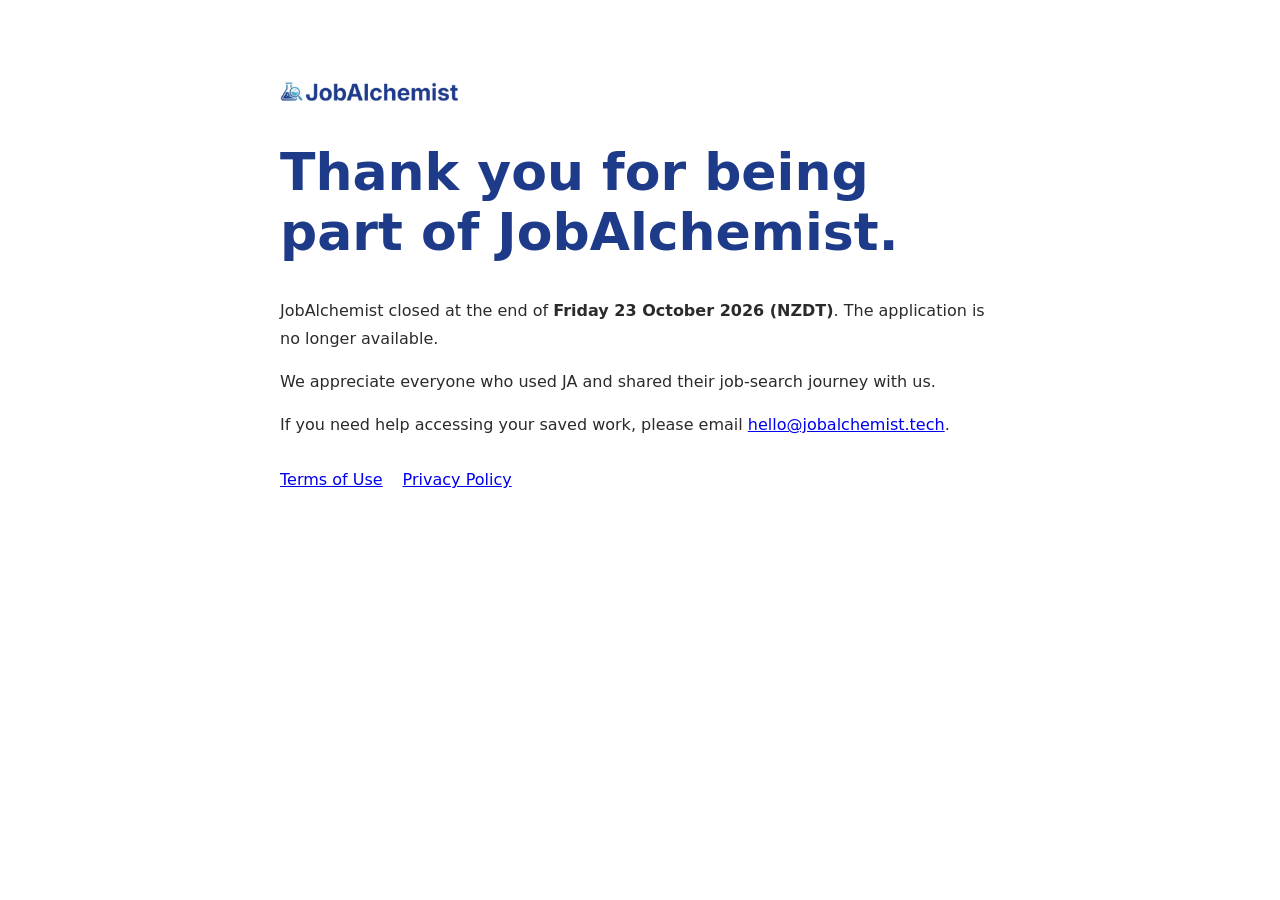
==== commit 7f25ac12: "Remove retired job-search resources" ====
--- a/index.html
+++ b/index.html
@@ -19,5 +19,5 @@
 <p>JobAlchemist closed at the end of <strong>Friday 23 October 2026 (NZDT)</strong>. The application is no longer available.</p>
 <p>We appreciate everyone who used JA and shared their job-search journey with us.</p>
 <p>If you need help accessing your saved work, please email <a href="mailto:hello@jobalchemist.tech">hello@jobalchemist.tech</a>.</p>
-<nav aria-label="Further information"><a href="resources/">Job-search resources</a><a href="terms.html">Terms of Use</a><a href="privacy.html">Privacy Policy</a></nav>
+<nav aria-label="Further information"><a href="terms.html">Terms of Use</a><a href="privacy.html">Privacy Policy</a></nav>
 </main></body></html>
